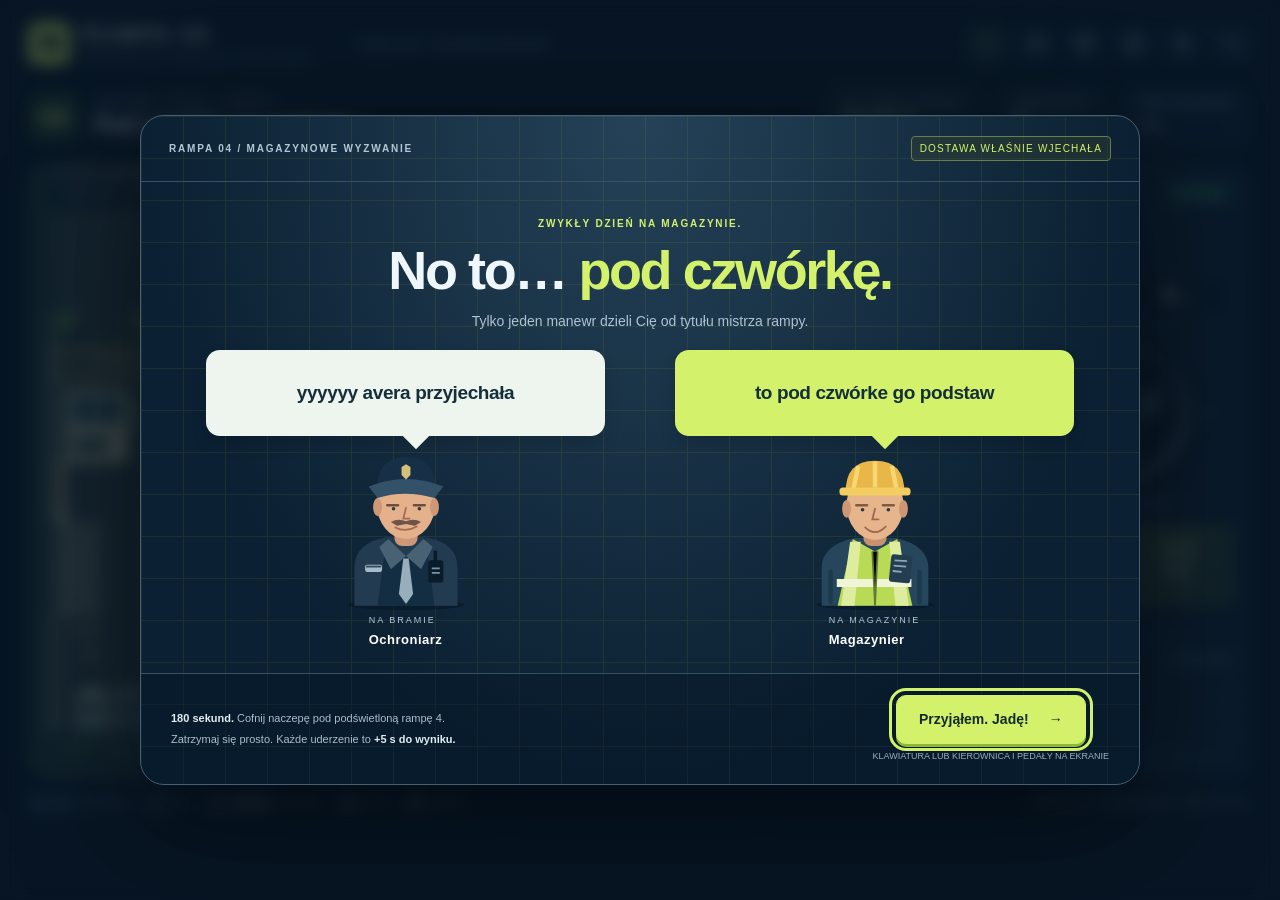
==== index.html @ cde1a029 "Add files via upload" ====
<!doctype html>
<html lang="pl">
<head>
<meta charset="utf-8">
<meta name="viewport" content="width=device-width,initial-scale=1,viewport-fit=cover">
<meta name="theme-color" content="#081828">
<meta name="description" content="Rampa 04 — podprowadź tira z naczepą pod czwórkę. Magazynowa gra parkingowa na czas.">
<title>RAMPA 04 • Pod czwórkę!</title>
<style>
:root{color-scheme:dark;--ink:#081828;--panel:#10263b;--line:#284157;--muted:#90a7bb;--white:#eff6fc;--lime:#d3f16b;--mint:#66ddbe;--orange:#ffb26a;--red:#ff7476}
*{box-sizing:border-box}body{margin:0;background:var(--ink);color:var(--white);font:14px/1.5 "Segoe UI",Arial,sans-serif}button,input{font:inherit}button{cursor:pointer;color:inherit}button:focus-visible,input:focus-visible{outline:3px solid var(--lime);outline-offset:4px}button:disabled{opacity:.45;cursor:default}button{touch-action:manipulation}button svg{width:19px;height:19px;vertical-align:middle}svg{overflow:visible}button,input{-webkit-tap-highlight-color:transparent}[hidden]{display:none!important}.app{max-width:1620px;margin:auto;padding:22px 28px 16px}.topbar{display:flex;align-items:center;gap:20px;margin-bottom:21px}.brand{display:flex;align-items:center;gap:12px}.brand-symbol{width:43px;height:43px;background:var(--lime);color:var(--ink);display:grid;place-items:center;border-radius:12px;font-weight:950;font-size:25px;letter-spacing:-3px;padding-right:3px}.brand-name{font-size:21px;font-weight:850;letter-spacing:3px;line-height:1.1}.brand-sub{font-size:10px;color:var(--muted);letter-spacing:2px;margin-top:5px}.edition{border-left:1px solid var(--line);padding-left:22px;color:var(--muted);font-size:12px}.top-actions{display:flex;gap:8px;margin-left:auto}.icon-button{height:39px;min-width:39px;display:inline-flex;align-items:center;justify-content:center;border:1px solid var(--line);border-radius:10px;background:#102438;gap:7px;padding:0 10px}.icon-button:hover{background:#1c354b;border-color:#5b778d}.icon-button[aria-pressed=true]{color:var(--lime);border-color:#7f9c43}.taskbar{display:flex;align-items:stretch;gap:12px;margin-bottom:16px}.mission-label{display:flex;gap:14px;align-items:center;flex:1}.mission-badge{color:var(--lime);font-size:26px;font-weight:900;line-height:1;background:#233b31;width:52px;height:52px;border-radius:12px;display:grid;place-items:center}.eyebrow{font-size:10px;color:var(--muted);font-weight:700;letter-spacing:1.8px;text-transform:uppercase}.mission-label h1{margin:2px 0 0;font-size:23px;line-height:1.25;letter-spacing:-.6px}.stat{min-width:110px;background:#102437;border:1px solid #21394e;border-radius:12px;padding:8px 18px;display:flex;flex-direction:column;justify-content:center}.stat strong{font-size:23px;font-weight:700;line-height:1.25;font-variant-numeric:tabular-nums;letter-spacing:-.8px}.stat.timer{min-width:160px}.stat.timer strong{color:var(--lime)}.stat.timer.urgent strong{color:var(--red)}.stat .penalty{color:var(--orange)}.arena{display:grid;grid-template-columns:minmax(0,1fr) 264px;gap:16px}.yard-wrap{position:relative;display:flex;align-items:center;justify-content:center;background:#1e343e;border:1px solid #35505b;border-radius:18px;overflow:hidden;min-height:390px;isolation:isolate}#yard{display:block;width:100%;height:auto;aspect-ratio:1200/780;touch-action:none;outline:none}.map-label{position:absolute;top:15px;left:16px;display:flex;align-items:center;gap:7px;background:#0b1e2fe6;color:#d5e1e7;border:1px solid #405866;border-radius:7px;padding:6px 9px;font-size:10px;letter-spacing:1.2px;pointer-events:none}.map-label i{width:6px;height:6px;background:var(--mint);border-radius:100%}.view-badge{position:absolute;right:15px;top:15px;padding:6px 10px;border-radius:7px;background:#0b1e2fe6;font-size:10px;letter-spacing:1px;color:#b6c9d2;pointer-events:none}.map-bottom{position:absolute;left:15px;bottom:14px;color:#d0ddd9;background:#102c30e8;border:1px solid #4c6966;padding:6px 10px;border-radius:7px;font-size:11px;pointer-events:none}.map-bottom span{color:var(--lime);font-weight:700}.toast{position:absolute;left:50%;bottom:52px;transform:translateX(-50%) translateY(8px);background:#0a2034f5;border:1px solid #5c7b8a;box-shadow:0 12px 35px #0005;padding:10px 18px;border-radius:10px;font-weight:600;text-align:center;max-width:85%;width:max-content;opacity:0;transition:opacity .15s,transform .15s;pointer-events:none;z-index:4}.toast.visible{opacity:1;transform:translateX(-50%) translateY(0)}.side{background:var(--panel);border:1px solid #294259;border-radius:18px;padding:18px;display:flex;flex-direction:column;gap:16px}.side-heading{display:flex;justify-content:space-between;align-items:center}.tag{color:var(--mint);font-size:10px;background:#173b3c;border:1px solid #29574e;border-radius:5px;padding:2px 6px;letter-spacing:1px;font-weight:700}.speed{display:flex;align-items:baseline;gap:7px;margin-top:-7px}.speed strong{font-size:46px;font-weight:300;line-height:1;letter-spacing:-2px;font-variant-numeric:tabular-nums}.speed small{color:var(--muted)}.gear-row{display:flex;gap:7px;align-items:center}.gear{height:43px;flex:1;border:1px solid #3b5367;background:#0c2032;border-radius:8px;font-weight:800;font-size:19px}.gear small{font-size:10px;color:var(--muted);font-weight:400;margin-left:7px}.gear.active{background:var(--lime);border-color:var(--lime);color:#12292b}.gear.active small{color:#3d513e}.wheel-area{display:flex;align-items:center;justify-content:center;position:relative;gap:4px}.wheel-nudge{background:transparent;border:0;font-size:24px;color:#8fa8b8;padding:8px 1px;user-select:none;touch-action:none}.wheel-nudge:active{color:var(--lime)}.wheel{width:156px;height:156px;border:0;background:transparent;padding:0;cursor:grab;touch-action:none;flex-shrink:0}.wheel:active{cursor:grabbing}.wheel svg{width:100%;height:100%;filter:drop-shadow(0 6px 8px #0004);will-change:transform}.wheel-caption{text-align:center;font-size:10px;color:var(--muted);margin-top:-11px}.pedals{display:flex;gap:11px}.pedal{display:flex;flex-direction:column;justify-content:space-between;align-items:center;min-height:81px;border-radius:9px;border:1px solid #426075;flex:1;padding:10px 6px;background:linear-gradient(135deg,#293e50,#1b3044);user-select:none;touch-action:none;box-shadow:0 4px 0 #06172a}.pedal .grooves{width:36px;height:22px;background:repeating-linear-gradient(0deg,#879bab 0 3px,transparent 3px 7px);opacity:.55;transform:skew(-8deg)}.pedal span{font-size:11px;font-weight:700;letter-spacing:1px}.pedal small{font-size:9px;opacity:.6;letter-spacing:0;font-weight:400}.pedal.gas{border-color:#6c884e;background:linear-gradient(135deg,#344e3d,#263e36)}.pedal.gas .grooves{background:repeating-linear-gradient(0deg,#c8e88b 0 3px,transparent 3px 7px)}.pedal.pressed,.pedal:active{transform:translateY(3px);box-shadow:0 1px 0 #06172a;filter:brightness(1.35)}.precision{border-top:1px solid var(--line);padding-top:13px;margin-top:auto}.precision-head{display:flex;align-items:center;justify-content:space-between;margin-bottom:9px}.precision-head strong{font-size:12px}.precision-head span{font-size:10px;color:var(--muted)}.measure{display:flex;align-items:center;justify-content:space-between;padding:3px 0;font-size:11px;color:#a9bdcc}.measure b{font-variant-numeric:tabular-nums;font-weight:600;color:#d5e4ec}.measure.good b{color:var(--mint)}.meter{height:4px;border-radius:2px;background:#263e52;margin-top:10px;overflow:hidden}.meter div{height:100%;background:var(--lime);width:0%;transition:width .1s}.hints{display:flex;align-items:center;justify-content:space-between;gap:15px;margin-top:15px;color:var(--muted);font-size:11px}.key-group{display:flex;align-items:center;flex-wrap:wrap;gap:7px 15px}.key-group span{white-space:nowrap}kbd{display:inline-block;background:#193146;border:1px solid #3b5265;border-bottom-width:2px;border-radius:4px;min-width:21px;padding:0 5px;margin-right:3px;font:10px/20px inherit;text-align:center;color:#d8e3ea}.footer-note{font-size:10px;white-space:nowrap;letter-spacing:.6px}.overlay{position:fixed;inset:0;z-index:50;background:#071523b8;backdrop-filter:blur(8px);display:flex;align-items:center;justify-content:center;padding:24px;overflow:auto}.intro-shell{max-width:1000px;width:100%;border:1px solid #436075;border-radius:24px;overflow:hidden;background:radial-gradient(ellipse at 50% 0%,#254258,#0b2032 70%);box-shadow:0 35px 120px #0008;position:relative}.intro-shell:before{content:"";position:absolute;inset:0;background-image:linear-gradient(#fff025 1px,transparent 1px),linear-gradient(90deg,#fff025 1px,transparent 1px);background-size:42px 42px;opacity:.07;pointer-events:none}.intro-top{display:flex;justify-content:space-between;align-items:center;padding:20px 28px;border-bottom:1px solid #375167;position:relative}.intro-top .eyebrow{color:#b2c7d6}.intro-top .edition-tag{font-size:10px;color:var(--lime);letter-spacing:1.2px;border:1px solid #687e4b;background:#35452f60;padding:4px 8px;border-radius:4px}.intro-title{text-align:center;margin:30px 0 18px;position:relative}.intro-title .eyebrow{color:var(--lime)}.intro-title h2{font-size:54px;letter-spacing:-2.4px;line-height:1.1;margin:8px 0}.intro-title h2 em{font-style:normal;color:var(--lime)}.intro-title p{color:#afc3d3;margin:11px 0 0;font-size:14px}.cast{display:grid;grid-template-columns:1fr 1fr;gap:70px;padding:0 65px;position:relative}.character{display:flex;flex-direction:column;align-items:center;position:relative}.bubble{position:relative;background:#eef4ee;color:#142e3a;padding:16px 21px;border-radius:14px;font-size:19px;font-weight:750;letter-spacing:-.4px;align-self:stretch;min-height:86px;display:flex;align-items:center;justify-content:center;text-align:center;box-shadow:0 8px 16px #0002}.bubble:after{content:"";position:absolute;bottom:-9px;left:50%;width:20px;height:20px;background:inherit;transform:rotate(45deg)}.character.right .bubble{background:var(--lime)}.portrait{height:160px;width:150px;margin-top:15px}.cast-label{font-size:9px;letter-spacing:2px;color:#b7c9d8;margin-top:3px}.cast-label strong{display:block;font-size:13px;letter-spacing:.5px;color:#fff;margin-top:3px}.character.left{animation:enter-left .6s .1s both}.character.right{animation:enter-right .6s .9s both}.intro-bottom{position:relative;background:#06172875;border-top:1px solid #365062;margin-top:23px;padding:21px 30px;display:flex;gap:22px;align-items:center;justify-content:space-between}.intro-rules{color:#a8bfcc;font-size:11px;line-height:1.9}.intro-rules b{color:#e2edf0;font-weight:600}.primary{background:var(--lime);color:#152b28;border:1px solid var(--lime);border-radius:10px;font-weight:800;padding:13px 22px;display:inline-flex;align-items:center;justify-content:center;gap:20px;box-shadow:0 3px 0 #8dba32;font-size:14px}.primary:hover{background:#e0ff80}.primary:active{transform:translateY(2px);box-shadow:none}.secondary{background:#193449;border:1px solid #456179;border-radius:9px;padding:11px 17px;font-weight:600}.secondary:hover{background:#26485f}.intro-cta{display:flex;flex-direction:column;align-items:center;gap:6px}.intro-cta small{font-size:9px;color:#99aebd}.dialog{width:min(100%,520px);border:1px solid #486276;background:linear-gradient(145deg,#17334a,#0c2033);border-radius:22px;box-shadow:0 30px 100px #0008;padding:31px;position:relative}.dialog .close{position:absolute;right:15px;top:15px;background:none;border:none;color:#b2c6d3;font-size:25px}.dialog h2{font-size:31px;letter-spacing:-1px;line-height:1.2;margin:7px 0 12px}.dialog p{color:#b6c9d6;font-size:13px}.dialog .buttons{display:flex;gap:10px;margin-top:22px;flex-wrap:wrap}.dialog .buttons button{flex:1}.help-table{width:100%;border-collapse:collapse;margin:17px 0;font-size:12px}.help-table td{padding:8px 0;border-bottom:1px solid #30495d;color:#bcd0df}.help-table td:first-child{color:#eaf2f8;width:45%}.callout{padding:12px 14px;border-radius:9px;background:#29433a;color:#d6e7c6!important;font-size:12px!important;border:1px solid #496543}.result-icon{height:57px;width:57px;display:grid;place-items:center;border-radius:16px;background:var(--lime);color:#223b30;font-size:29px;font-weight:700;margin-bottom:18px}.result-stat{display:flex;gap:10px;margin:21px 0}.result-stat>div{background:#0a2032;border:1px solid #355065;border-radius:10px;flex:1;padding:11px}.result-stat strong{font-size:24px;display:block;color:var(--lime);font-variant-numeric:tabular-nums}.result-stat small{color:#9fb7c9;font-size:10px}.name-row{display:flex;gap:8px}.name-row input{min-width:0;flex:1;background:#091d30;border:1px solid #47647b;border-radius:8px;padding:10px;color:white}.name-row button{font-size:11px;padding:10px 14px}.record-note{color:#94aebf;font-size:10px;margin-top:10px}.scores{margin:17px 0 0;padding:0;list-style:none}.scores li{display:flex;align-items:center;gap:12px;padding:12px 0;border-bottom:1px solid #334e63}.scores .rank{color:var(--lime);font-weight:800;width:20px}.scores .driver{flex:1;overflow:hidden;text-overflow:ellipsis;white-space:nowrap}.scores strong{font-variant-numeric:tabular-nums}.countdown{position:absolute;inset:0;display:flex;align-items:center;justify-content:center;z-index:5;background:#071e2d50;pointer-events:none}.countdown strong{font-size:120px;line-height:1;color:var(--lime);text-shadow:0 5px 30px #081825;font-weight:900}.status-dock{color:#bfd0db;font-size:10px;position:absolute;left:50%;top:14px;transform:translateX(-50%);background:#0b2033f0;padding:6px 11px;border:1px solid #415b6a;border-radius:7px;white-space:nowrap;pointer-events:none}.status-dock.good{background:#214b38;border-color:#8aa950;color:#e2f3b3}@keyframes enter-left{from{opacity:0;transform:translateX(-30px)}to{opacity:1;transform:translateX(0)}}@keyframes enter-right{from{opacity:0;transform:translateX(30px)}to{opacity:1;transform:translateX(0)}}
@media(min-width:1550px){.side{padding:23px;gap:23px}.arena{grid-template-columns:minmax(0,1fr) 282px}.wheel{width:180px;height:180px}.pedal{min-height:100px}}
@media(max-width:1100px){.app{padding:16px}.arena{grid-template-columns:minmax(0,1fr) 220px;gap:12px}.side{padding:13px;gap:12px}.wheel{width:133px;height:133px}.stat{padding:8px 12px;min-width:86px}.stat.timer{min-width:128px}.footer-note{display:none}.yard-wrap{min-height:0}.mission-label h1{font-size:20px}.edition{display:none}.speed strong{font-size:34px}.pedal{min-height:70px}.precision{padding-top:10px}}
@media(max-width:780px){.app{padding:12px}.topbar{margin-bottom:15px;gap:8px}.brand-name{font-size:17px}.brand-sub{font-size:8px}.brand-symbol{width:36px;height:36px;font-size:21px}.top-actions{gap:5px}.icon-button{height:34px;min-width:34px;padding:0 7px}.taskbar{gap:7px;margin-bottom:10px;flex-wrap:wrap}.mission-label{min-width:180px}.mission-label h1{font-size:18px}.mission-badge{height:41px;width:41px;font-size:21px}.eyebrow{font-size:8px;letter-spacing:1.2px}.stat{min-width:66px;padding:6px 9px}.stat strong{font-size:18px}.stat.timer{min-width:104px}.stat.record{display:none}.arena{grid-template-columns:1fr;gap:10px}.side{display:grid;grid-template-columns:105px 1fr 1fr;gap:5px 15px;padding:11px 14px}.side-heading{grid-column:1;grid-row:1}.speed{grid-column:1;grid-row:2;margin:0}.speed strong{font-size:30px}.gear-row{grid-column:1;grid-row:3}.gear{height:36px;font-size:16px}.gear small{display:none}.wheel-area{grid-column:2;grid-row:1/4;gap:4px}.wheel{width:125px;height:125px}.wheel-nudge{font-size:20px;padding:5px 0}.wheel-caption{display:none}.pedals{grid-column:3;grid-row:1/4;gap:7px;align-items:center}.pedal{height:93px;min-height:0;padding:12px 4px}.pedal span{font-size:9px}.pedal small{display:none}.precision{grid-column:1/4;margin-top:8px;padding-top:8px;display:grid;grid-template-columns:1fr 1fr 1fr;gap:5px 12px}.precision-head{grid-column:1/4;margin-bottom:0}.measure{font-size:10px}.meter{grid-column:1/4;margin-top:3px}.hints{margin-top:10px;font-size:10px}.key-group{gap:5px 10px}.map-label,.view-badge{top:9px;font-size:8px;padding:4px 6px}.map-label{left:9px}.view-badge{right:9px}.map-bottom{font-size:9px;padding:4px 7px;bottom:9px;left:9px}.status-dock{top:auto;bottom:9px;font-size:8px;padding:4px 6px;left:auto;right:9px;transform:none}.intro-title{margin-top:24px}.intro-title h2{font-size:42px}.intro-title p{font-size:12px;padding:0 15px}.intro-top{padding:14px 18px}.cast{gap:24px;padding:0 25px}.bubble{font-size:16px;padding:12px;min-height:80px}.portrait{height:125px;width:118px}.intro-bottom{padding:17px 21px;gap:12px}.intro-rules{font-size:10px}.primary{font-size:12px;padding:12px 16px;gap:10px}.intro-cta small{font-size:8px}.dialog{padding:25px}.dialog h2{font-size:27px}.overlay{padding:15px}.toast{font-size:11px;bottom:42px}.top-actions .button-label{display:none}}
@media(max-width:460px){.stat.collisions{min-width:64px}.mission-label{gap:8px;min-width:150px}.mission-label h1{font-size:16px}.mission-label .eyebrow{font-size:7px}.mission-badge{width:35px;height:39px}.stat.timer{min-width:90px}.stat strong{font-size:17px}.side{grid-template-columns:82px 1fr 1fr;gap:6px}.wheel{width:104px;height:104px}.wheel-nudge{padding:2px;font-size:17px}.pedal .grooves{width:25px}.pedal{height:84px}.precision{column-gap:9px}.measure{font-size:9px}.measure b{font-size:10px}.intro-title h2{font-size:35px}.intro-title{margin:19px 0}.cast{gap:15px;padding:0 17px}.bubble{font-size:14px;min-height:76px}.portrait{height:110px;width:100px;margin-top:10px}.intro-bottom{flex-direction:column;margin-top:15px}.intro-rules{text-align:center}.intro-cta{width:100%}.intro-cta button{width:100%}.cast-label{font-size:8px}.cast-label strong{font-size:12px}.intro-top .edition-tag{font-size:8px}.brand-sub{letter-spacing:1px}.topbar .brand{gap:8px}.top-actions{gap:4px}}
@media(max-height:600px) and (min-width:781px){.app{max-width:1100px;padding:10px 15px}.topbar{margin-bottom:10px}.brand-symbol{height:32px;width:32px;font-size:20px}.brand-name{font-size:17px}.brand-sub{font-size:8px}.taskbar{margin-bottom:10px}.mission-label h1{font-size:19px}.mission-badge{width:40px;height:40px}.stat{padding:4px 12px}.stat strong{font-size:19px}.arena{grid-template-columns:minmax(0,1fr) 214px}.side{gap:8px;padding:12px}.wheel{height:112px;width:112px}.pedal{min-height:65px}.speed strong{font-size:30px}.precision{padding-top:8px}.hints{margin-top:9px}.intro-shell{max-width:820px}.intro-title{margin:16px 0}.intro-title h2{font-size:37px}.intro-title p{margin-top:7px}.portrait{height:100px;margin-top:8px}.cast-label{margin-top:0}.bubble{min-height:60px;font-size:16px;padding:10px}.intro-top{padding:12px 22px}.intro-bottom{margin-top:13px;padding:14px 24px}.dialog{padding:23px;max-height:95vh;overflow:auto}}
@media(prefers-reduced-motion:reduce){*,*:before,*:after{animation-duration:.01ms!important;transition:none!important}}
</style>
</head>
<body>
<svg width="0" height="0" style="position:absolute" aria-hidden="true"><defs>
<symbol id="i-pause" viewBox="0 0 24 24"><path d="M8 5v14M16 5v14" stroke="currentColor" stroke-width="3" stroke-linecap="round"/></symbol>
<symbol id="i-restart" viewBox="0 0 24 24"><path d="M4 10a8 8 0 1 1 1 8M4 4v6h6" fill="none" stroke="currentColor" stroke-width="1.8" stroke-linecap="round" stroke-linejoin="round"/></symbol>
<symbol id="i-help" viewBox="0 0 24 24"><circle cx="12" cy="12" r="9" stroke="currentColor" fill="none" stroke-width="1.8"/><path d="M9.5 9a2.6 2.6 0 0 1 5 .7c0 1.9-2.5 2.1-2.5 4M12 17v.1" fill="none" stroke="currentColor" stroke-width="1.8" stroke-linecap="round"/></symbol>
<symbol id="i-sound" viewBox="0 0 24 24"><path d="M4 9h4l5-4v14l-5-4H4zM17 8c2 2 2 6 0 8M20 5c4 4 4 10 0 14" fill="none" stroke="currentColor" stroke-width="1.6" stroke-linecap="round" stroke-linejoin="round"/></symbol>
<symbol id="i-cup" viewBox="0 0 24 24"><path d="M7 4h10v6a5 5 0 0 1-10 0zM7 6H3v3a4 4 0 0 0 5 4M17 6h4v3a4 4 0 0 1-5 4M12 15v5M8 20h8" fill="none" stroke="currentColor" stroke-width="1.7" stroke-linecap="round" stroke-linejoin="round"/></symbol>
<symbol id="i-full" viewBox="0 0 24 24"><path d="M8 4H4v4M16 4h4v4M20 16v4h-4M8 20H4v-4" fill="none" stroke="currentColor" stroke-width="1.8" stroke-linecap="round"/></symbol>
<symbol id="i-guide" viewBox="0 0 24 24"><path d="m8 3-4 18M16 3l4 18M12 4v3M12 11v3M12 18v3" fill="none" stroke="currentColor" stroke-width="1.8" stroke-linecap="round"/></symbol>
</defs></svg>
<main class="app">
 <header class="topbar">
  <div class="brand"><div class="brand-symbol" aria-hidden="true">04</div><div><div class="brand-name">RAMPA 04</div><div class="brand-sub">WAREHOUSE PARKING CHALLENGE</div></div></div>
  <div class="edition">Zwykły dzień. Niezwykłe parkowanie.</div>
  <div class="top-actions">
   <button class="icon-button" id="guideBtn" title="Pokaż lub ukryj tor cofania" aria-label="Tor cofania" aria-pressed="true"><svg><use href="#i-guide"/></svg></button>
   <button class="icon-button" id="soundBtn" title="Włącz dźwięk" aria-label="Dźwięk" aria-pressed="false"><svg><use href="#i-sound"/></svg></button>
   <button class="icon-button" id="scoresBtn" title="Wyniki na tym urządzeniu" aria-label="Wyniki"><svg><use href="#i-cup"/></svg></button>
   <button class="icon-button" id="helpBtn" title="Jak grać?" aria-label="Jak grać"><svg><use href="#i-help"/></svg></button>
   <button class="icon-button" id="pauseBtn" title="Pauza (P)" aria-label="Pauza"><svg><use href="#i-pause"/></svg></button>
   <button class="icon-button" id="fullscreenBtn" title="Pełny ekran" aria-label="Pełny ekran"><svg><use href="#i-full"/></svg></button>
  </div>
 </header>
 <section class="taskbar" aria-label="Stan misji">
  <div class="mission-label"><div class="mission-badge">04</div><div><div class="eyebrow">Dostawa: AVERA • rampa 4</div><h1>Pod czwórkę go podstaw.</h1></div></div>
  <div class="stat timer" id="timerCard"><span class="eyebrow">Do końca zmiany</span><strong id="timer">03:00.0</strong></div>
  <div class="stat collisions"><span class="eyebrow">Uderzenia</span><strong id="hits">0 <small style="font-size:11px;color:#90a7bb;font-weight:400">/ +5 s</small></strong></div>
  <div class="stat record"><span class="eyebrow">Twój rekord</span><strong id="bestTime">—</strong></div>
 </section>
 <div class="arena">
  <section class="yard-wrap" aria-label="Plac magazynowy">
   <canvas id="yard" width="1200" height="780" tabindex="0" aria-label="Gra z widokiem z góry. Jedź tirem i cofnij naczepą do podświetlonej rampy numer 4."></canvas>
   <div class="map-label"><i></i> MAGAZYN / PLAC PÓŁNOCNY</div><div class="view-badge">WIDOK Z GÓRY</div>
   <div class="map-bottom">CEL <span>04</span> &nbsp; Tyłem do rampy. Spokojnie, masz czas.</div>
   <div class="status-dock" id="dockStatus">Dostawa oczekuje na rozładunek</div>
   <div class="toast" id="toast" role="status" aria-live="polite"></div>
   <div class="countdown" id="countdown" hidden><strong id="countNumber">3</strong></div>
  </section>
  <aside class="side" aria-label="Sterowanie pojazdem">
   <div class="side-heading"><span class="eyebrow">Twoja kabina</span><span class="tag" id="driveStatus">GOTOWY</span></div>
   <div class="speed"><strong id="speed">0</strong><small>km/h</small></div>
   <div class="gear-row"><button id="gearD" class="gear active" aria-pressed="true">D<small>przód</small></button><button id="gearR" class="gear" aria-pressed="false">R<small>tył</small></button></div>
   <div class="wheel-area">
    <button class="wheel-nudge" id="leftBtn" aria-label="Skręć w lewo">‹</button>
    <button class="wheel" id="wheel" aria-label="Kierownica: przeciągnij w lewo lub prawo. Możesz też użyć strzałek.">
     <svg id="wheelSvg" viewBox="0 0 180 180" aria-hidden="true"><defs><linearGradient id="rim" x1="0" y1="0" x2="1" y2="1"><stop stop-color="#698196"/><stop offset=".45" stop-color="#1a3042"/><stop offset="1" stop-color="#60798e"/></linearGradient></defs><circle cx="90" cy="90" r="75" fill="#0b1e2e" stroke="#061220" stroke-width="18"/><circle cx="90" cy="90" r="75" fill="none" stroke="url(#rim)" stroke-width="10"/><path d="m40 62 38 16h24l38-16-7 31-30 4-2 48H79l-2-48-30-4Z" fill="#324e63" stroke="#50697a" stroke-width="2"/><circle cx="90" cy="88" r="24" fill="#132b3e" stroke="#5b7485" stroke-width="2"/><text x="90" y="94" font-size="16" font-family="Arial" font-weight="bold" fill="#d3f16b" text-anchor="middle">04</text><path d="M85 14h10v12H85z" fill="#d3f16b" rx="2"/></svg>
    </button><button class="wheel-nudge" id="rightBtn" aria-label="Skręć w prawo">›</button>
   </div><div class="wheel-caption">Obróć kierownicę lub użyj ← →</div>
   <div class="pedals"><button class="pedal" id="brakeBtn"><div class="grooves"></div><span>HAMULEC<br><small>↓ / SPACJA</small></span></button><button class="pedal gas" id="gasBtn"><div class="grooves"></div><span>GAZ<br><small>↑ / W</small></span></button></div>
   <div class="precision"><div class="precision-head"><strong>Asystent rampy</strong><span id="assistLabel">Podejdź bliżej</span></div><div class="measure" id="offsetRow"><span>Oś naczepy</span><b id="offsetValue">—</b></div><div class="measure" id="angleRow"><span>Kąt naczepy</span><b id="angleValue">—</b></div><div class="measure" id="distanceRow"><span>Do rampy</span><b id="distanceValue">—</b></div><div class="meter"><div id="dockProgress"></div></div></div>
  </aside>
 </div>
 <footer class="hints"><div class="key-group"><span><kbd>←</kbd><kbd>→</kbd> kierownica</span><span><kbd>↑</kbd> gaz</span><span><kbd>↓</kbd><kbd>Space</kbd> hamulec</span><span><kbd>E</kbd> D / R</span><span><kbd>P</kbd> pauza</span></div><div class="footer-note">JEDEN TIR. JEDNA RAMPA. TWÓJ WYNIK.</div></footer>
</main>

<div class="overlay" id="intro">
 <section class="intro-shell" role="dialog" aria-modal="true" aria-labelledby="introTitle">
  <div class="intro-top"><span class="eyebrow">RAMPA 04 / MAGAZYNOWE WYZWANIE</span><span class="edition-tag">DOSTAWA WŁAŚNIE WJECHAŁA</span></div>
  <div class="intro-title"><span class="eyebrow">Zwykły dzień na magazynie.</span><h2>No to… <em>pod czwórkę.</em></h2><p>Tylko jeden manewr dzieli Cię od tytułu mistrza rampy.</p></div>
  <div class="cast">
   <div class="character left"><div class="bubble">yyyyyy avera przyjechała</div>
    <svg class="portrait" viewBox="0 0 160 180" aria-hidden="true"><ellipse cx="80" cy="173" rx="66" ry="6" fill="#061523" opacity=".5"/><path d="M22 174v-42q0-29 36-35h44q36 6 36 35v42" fill="#233b50"/><path d="m58 98 22 20 22-20 10 76H48Z" fill="#132d43"/><path d="m60 99 20 19-17 15-13-25m50-9-20 19 17 15 13-25" fill="#486173"/><path d="m77 121 6 0 5 40-8 11-8-11Z" fill="#99aebd"/><rect x="67" y="77" width="26" height="30" rx="9" fill="#ce9878"/><ellipse cx="80" cy="59" rx="33" ry="40" fill="#e5b18b"/><ellipse cx="48" cy="63" rx="5" ry="10" fill="#ce9878"/><ellipse cx="112" cy="63" rx="5" ry="10" fill="#ce9878"/><path d="M48 47q-3-40 32-40t33 40Z" fill="#173047"/><path d="M38 40q42-17 84 0l-10 13q-34-10-64 0Z" fill="#34516a"/><path d="m75 18 5-3 5 3v9l-5 5-5-5Z" fill="#d3c17a"/><path d="M59 61h12m18 0h12" stroke="#6d4f40" stroke-width="3" stroke-linecap="round"/><circle cx="66" cy="65" r="2" fill="#273a3d"/><circle cx="95" cy="65" r="2" fill="#273a3d"/><path d="m80 64-3 12h7M68 86q12 6 24-1" fill="none" stroke="#a46a55" stroke-width="2" stroke-linecap="round"/><path d="M63 80q8-5 17-1 9-4 17 1l-7 4-10-2-10 2Z" fill="#6c544b"/><rect x="105" y="123" width="17" height="25" rx="3" fill="#0a1b2a"/><path d="M113 124v-12" stroke="#0a1b2a" stroke-width="4"/><path d="M109 132h9m-9 5h9" stroke="#7894a5" stroke-width="2"/><rect x="34" y="128" width="19" height="8" rx="2" fill="#a6bbc7"/><path d="M35 130h17" stroke="#28465c" stroke-width="2"/></svg>
    <div class="cast-label">NA BRAMIE<strong>Ochroniarz</strong></div>
   </div>
   <div class="character right"><div class="bubble">to pod czwórke go podstaw</div>
    <svg class="portrait" viewBox="0 0 160 180" aria-hidden="true"><ellipse cx="80" cy="173" rx="66" ry="6" fill="#061523" opacity=".5"/><path d="M20 174v-42q0-26 37-34h46q37 8 37 34v42" fill="#25465c"/><path d="m55 99 25 14 25-14 17 75H38Z" fill="#b9da55"/><path d="M52 102h12l-7 72H42m54-72h12l10 72h-15" fill="#dded9d"/><path d="M37 144h84v9H37" fill="#f1f5d7"/><path d="m77 113 3 61 3-61" stroke="#607b37" stroke-width="2"/><rect x="67" y="79" width="26" height="28" rx="9" fill="#c8916e"/><ellipse cx="80" cy="61" rx="32" ry="39" fill="#e6b58c"/><ellipse cx="48" cy="65" rx="5" ry="10" fill="#cd9774"/><ellipse cx="112" cy="65" rx="5" ry="10" fill="#cd9774"/><path d="M47 48q-1-37 33-37t33 37Z" fill="#e8b748"/><path d="M80 12v29m-19-24-5 25m43-25 5 25" stroke="#f7d773" stroke-width="5"/><rect x="40" y="41" width="80" height="9" rx="4" fill="#f4cd60"/><path d="M59 61h12m18 0h12" stroke="#805a41" stroke-width="3" stroke-linecap="round"/><circle cx="66" cy="66" r="2" fill="#273a3d"/><circle cx="95" cy="66" r="2" fill="#273a3d"/><path d="m80 65-3 12h7M69 86q11 11 23-1" fill="none" stroke="#9f654f" stroke-width="2" stroke-linecap="round"/><rect x="97" y="117" width="24" height="31" rx="3" fill="#243e50" transform="rotate(6 109 132)"/><path d="m102 123 14 1m-15 5 14 1m-15 5 10 1" stroke="#8aa8b8" stroke-width="2"/><path d="M30 136v34m100-34v34" stroke="#1d394c" stroke-width="5" stroke-linecap="round"/></svg>
    <div class="cast-label">NA MAGAZYNIE<strong>Magazynier</strong></div>
   </div>
  </div>
  <div class="intro-bottom"><div class="intro-rules"><b>180 sekund.</b> Cofnij naczepę pod podświetloną rampę 4.<br>Zatrzymaj się prosto. Każde uderzenie to <b>+5 s do wyniku.</b></div><div class="intro-cta"><button class="primary" id="startBtn">Przyjąłem. Jadę! <span>→</span></button><small>KLAWIATURA LUB KIEROWNICA I PEDAŁY NA EKRANIE</small></div></div>
 </section>
</div>
<div class="overlay" id="modal" hidden><section class="dialog" id="dialog" role="dialog" aria-modal="true" aria-labelledby="dialogTitle"></section></div>

<script>
'use strict';
(() => {
 const $=id=>document.getElementById(id), canvas=$('yard'), ctx=canvas.getContext('2d');
 const PI=Math.PI, TAU=PI*2, W=1200, H=780;
 const C={wheelbase:36,hitchOffset:-3,trailerAxle:82,trailerRear:117,trailerFront:11,trailerHalf:18,steerMax:.55,maxSpeed:68,maxReverse:24,timeLimit:180,penalty:5};
 const target={x:910,y:213,angle:PI/2};
 const obstacles=[{x:202,y:40,w:980,h:151},{x:48,y:288,w:78,h:91},{x:351,y:210,w:38,h:128},{x:355,y:339,w:30,h:56},{x:1071,y:210,w:38,h:128},{x:1075,y:339,w:30,h:56},{x:65,y:669,w:33,h:61},{x:111,y:669,w:33,h:61},{x:674,y:469,w:13,h:13},{x:722,y:469,w:13,h:13}];
 const keys=new Set(), holds={gas:new Set(),brake:new Set(),left:new Set(),right:new Set()};
 let truck,state='intro',gear=1,steer=0,wheelDrag=null,elapsed=0,penalties=0,hits=0,dockHold=0,crashCooldown=0,toastTime=0,shake=0,guide=true,sound=false,last=0,acc=0,count=0,records=[],name='Kierowca',audio=null,engine=null,gain=null,beepClock=0,resultSaved=false,modalPrevious='intro',slowFlash=0;
 const clamp=(x,a,b)=>Math.max(a,Math.min(b,x)), angle=x=>Math.atan2(Math.sin(x),Math.cos(x));
 const approach=(x,to,step)=>x<to?Math.min(x+step,to):Math.max(x-step,to);
 const timeText=t=>{t=Math.max(0,t);return String(Math.floor(t/60)).padStart(2,'0')+':'+(t%60).toFixed(1).padStart(4,'0')};
 const esc=s=>String(s).replace(/[&<>"']/g,c=>({'&':'&amp;','<':'&lt;','>':'&gt;','"':'&quot;',"'":'&#39;'}[c]));
 function readStore(){try{const r=JSON.parse(localStorage.getItem('rampa04.records.v1')||'[]');records=Array.isArray(r)?r.filter(x=>x&&typeof x.name==='string'&&Number.isFinite(x.time)&&x.time>=0&&x.time<=180).sort((a,b)=>a.time-b.time).slice(0,8):[];name=localStorage.getItem('rampa04.name')||'Kierowca';}catch{records=[];}}
 function updateBest(){$('bestTime').textContent=records.length?timeText(records[0].time):'—';}
 function reset(){truck={x:313,y:605,theta:0,phi:0,v:0};gear=1;steer=0;elapsed=0;penalties=0;hits=0;dockHold=0;crashCooldown=0;shake=0;beepClock=0;resultSaved=false;clearInput();updateGear();updateUI();}
 function clearInput(){keys.clear();Object.values(holds).forEach(x=>x.clear());wheelDrag=null;steer=0;}
 function hitch(t=truck){return {x:t.x+C.hitchOffset*Math.cos(t.theta),y:t.y+C.hitchOffset*Math.sin(t.theta)}}
 function rear(t=truck){const h=hitch(t);return {x:h.x-C.trailerRear*Math.cos(t.phi),y:h.y-C.trailerRear*Math.sin(t.phi)}}
 function polygon(x,y,theta,front,back,half){const a=Math.cos(theta),b=Math.sin(theta);return [[front,-half],[front,half],[-back,half],[-back,-half]].map(([f,s])=>({x:x+a*f-b*s,y:y+b*f+a*s}));}
 function bodies(t=truck){const h=hitch(t);return [polygon(t.x,t.y,t.theta,51,17,16),polygon(h.x,h.y,t.phi,C.trailerFront,C.trailerRear,C.trailerHalf)];}
 function intersects(poly,rect){const q=[{x:rect.x,y:rect.y},{x:rect.x+rect.w,y:rect.y},{x:rect.x+rect.w,y:rect.y+rect.h},{x:rect.x,y:rect.y+rect.h}];const axes=[{x:1,y:0},{x:0,y:1}];for(let i=0;i<2;i++){const a=poly[i],b=poly[i+1];axes.push({x:-(b.y-a.y),y:b.x-a.x});}for(const n of axes){let pmin=Infinity,pmax=-Infinity,qmin=Infinity,qmax=-Infinity;for(const p of poly){const d=p.x*n.x+p.y*n.y;pmin=Math.min(pmin,d);pmax=Math.max(pmax,d)}for(const p of q){const d=p.x*n.x+p.y*n.y;qmin=Math.min(qmin,d);qmax=Math.max(qmax,d)}if(pmax<=qmin||qmax<=pmin)return false;}return true;}
 function blocked(t){for(const p of bodies(t)){if(p.some(k=>k.x<32||k.x>1174||k.y<193||k.y>746))return true;for(const o of obstacles)if(intersects(p,o))return true;}return false;}
 function integrate(t,velocity,turn,dt){const omega=velocity/C.wheelbase*Math.tan(turn),mid=t.theta+omega*dt/2;const vx=velocity*Math.cos(mid),vy=velocity*Math.sin(mid);const hx=vx-C.hitchOffset*omega*Math.sin(mid),hy=vy+C.hitchOffset*omega*Math.cos(mid);const dp=(-hx*Math.sin(t.phi)+hy*Math.cos(t.phi))/C.trailerAxle;return {...t,x:t.x+vx*dt,y:t.y+vy*dt,theta:angle(t.theta+omega*dt),phi:angle(t.phi+dp*dt)};}
 function metrics(t=truck){const r=rear(t);return {offset:Math.abs(r.x-target.x),gap:r.y-target.y,angle:Math.abs(angle(t.phi-target.angle))*180/PI,articulation:Math.abs(angle(t.theta-t.phi))*180/PI,rear:r};}
 function aligned(m=metrics()){return m.offset<5&&Math.abs(m.gap)<7&&m.angle<2.8&&m.articulation<9&&Math.abs(truck.v)<1.7;}
 function notify(message){$('toast').textContent=message;$('toast').classList.add('visible');toastTime=3.1;}
 function crash(message){truck.v=0;if(crashCooldown<=0){hits++;penalties+=C.penalty;crashCooldown=1.6;shake=7;notify(message||'Kontakt! +5 sekund. Wycofaj i spróbuj spokojniej.');effect('crash');}}
 function updateGear(){$('gearD').classList.toggle('active',gear===1);$('gearR').classList.toggle('active',gear===-1);$('gearD').setAttribute('aria-pressed',gear===1);$('gearR').setAttribute('aria-pressed',gear===-1);}
 function setGear(g){if(state!=='running')return;if(Math.abs(truck.v)>3){notify('Zatrzymaj zestaw przed zmianą kierunku.');return;}gear=g;truck.v=0;updateGear();effect('click');}
 function begin(){reset();$('intro').hidden=true;$('modal').hidden=true;state='countdown';count=3;$('countdown').hidden=false;$('countNumber').textContent='3';unlockAudio();canvas.focus({preventScroll:true});effect('tick');}
 function step(dt){
  if(toastTime>0){toastTime-=dt;if(toastTime<=0)$('toast').classList.remove('visible');}shake=Math.max(0,shake-dt*24);slowFlash+=dt;
  if(state==='countdown'){const was=Math.ceil(count);count-=dt;const now=Math.ceil(count);if(now!==was&&now>0){$('countNumber').textContent=String(now);effect('tick');}if(count<=0){state='running';$('countdown').hidden=true;notify('Rampa 4 czeka. Gaz ↑ · hamulec ↓ · bieg E');effect('start');}return;}
  if(state!=='running'){if(gain)gain.gain.setTargetAtTime(0,audio.currentTime,.15);return;}
  elapsed+=dt;crashCooldown=Math.max(0,crashCooldown-dt);
  const left=keys.has('ArrowLeft')||keys.has('KeyA')||holds.left.size>0,right=keys.has('ArrowRight')||keys.has('KeyD')||holds.right.size>0;
  if(wheelDrag){steer=wheelDrag.steer;}else{const turn=(right?1:0)-(left?1:0);steer=approach(steer,turn*C.steerMax,dt*(turn?1.55:1.8));}
  const gas=keys.has('ArrowUp')||keys.has('KeyW')||holds.gas.size>0,brake=keys.has('ArrowDown')||keys.has('KeyS')||keys.has('Space')||holds.brake.size>0;
  if(brake)truck.v=approach(truck.v,0,dt*105);else if(gas)truck.v=approach(truck.v,gear*(gear===1?C.maxSpeed:C.maxReverse),dt*22);else truck.v=approach(truck.v,0,dt*(9+Math.abs(truck.v)*.08));
  let next=integrate(truck,truck.v,steer,dt);
  if(Math.abs(angle(next.theta-next.phi))>1.32&&Math.abs(angle(next.theta-next.phi))>Math.abs(angle(truck.theta-truck.phi))){crash('Zestaw za mocno złamany! Wybierz D i podjedź do przodu.');}
  else if(blocked(next)){crash();}else truck=next;
  const m=metrics();dockHold=aligned(m)?dockHold+dt:0;
  if(sound&&audio){if(engine)engine.frequency.setTargetAtTime(34+Math.abs(truck.v)*.55+(gas?8:0),audio.currentTime,.12);if(gain)gain.gain.setTargetAtTime(.018+(gas?.012:0),audio.currentTime,.15);beepClock+=dt;if(gear===-1&&beepClock>.82){beepClock=0;effect('reverse');}}
  if(elapsed+penalties>=C.timeLimit){elapsed=Math.min(elapsed,C.timeLimit-penalties);finish(false);}else if(dockHold>=1.35){finish(true);}
 }
 function updateUI(){
  const m=metrics(),near=m.offset<125&&Math.abs(m.gap)<240;
  $('timer').textContent=timeText(C.timeLimit-elapsed-penalties);$('timerCard').classList.toggle('urgent',C.timeLimit-elapsed-penalties<30);
  $('hits').innerHTML=hits+' <small style="font-size:11px;color:'+(hits?'#ffb26a':'#90a7bb')+';font-weight:400">/ '+(hits?'+'+penalties+' s':'+5 s')+'</small>';
  $('speed').textContent=Math.round(Math.abs(truck.v)*.54);$('wheelSvg').style.transform='rotate('+(steer/C.steerMax*137)+'deg)';
  $('gasBtn').classList.toggle('pressed',state==='running'&&(keys.has('ArrowUp')||keys.has('KeyW')||holds.gas.size>0));$('brakeBtn').classList.toggle('pressed',state==='running'&&(keys.has('ArrowDown')||keys.has('KeyS')||keys.has('Space')||holds.brake.size>0));
  $('driveStatus').textContent=state==='running'?(gear===1?'DO PRZODU':'COFANIE'):state==='countdown'?'START':state==='paused'?'PAUZA':'GOTOWY';
  $('offsetValue').textContent=near?(m.offset*.15).toFixed(2)+' m':'—';$('angleValue').textContent=near?m.angle.toFixed(1)+'°':'—';$('distanceValue').textContent=near?(m.gap*.15).toFixed(2)+' m':'—';
  $('offsetRow').classList.toggle('good',near&&m.offset<5);$('angleRow').classList.toggle('good',near&&m.angle<2.8);$('distanceRow').classList.toggle('good',near&&Math.abs(m.gap)<7);
  $('dockProgress').style.width=(dockHold/1.35*100)+'%';$('assistLabel').textContent=dockHold>0?'Przytrzymaj…':near?'Wyrównaj i zatrzymaj':'Podejdź bliżej';
  $('dockStatus').textContent=dockHold>0?'Świetnie! Utrzymaj pozycję…':near&&m.gap<45?'Powoli. Zatrzymaj naczepę w obrysie.':'Dostawa oczekuje na rozładunek';$('dockStatus').classList.toggle('good',dockHold>0);
 }
 function openModal(html){modalPrevious=state;if(state==='running'||state==='countdown'){state='paused';}clearInput();$('dialog').innerHTML=html;$('modal').hidden=false;requestAnimationFrame(()=>{const b=$('dialog').querySelector('button,input');if(b)b.focus({preventScroll:true})});}
 function closeModal(){if($('modal').hidden)return;$('modal').hidden=true;state=modalPrevious;last=0;canvas.focus({preventScroll:true});}
 function pause(){if(state!=='running'&&state!=='countdown')return;openModal('<div class="eyebrow">Przerwa na kawę</div><h2 id="dialogTitle">Rampa poczeka.</h2><p>Czas jest zatrzymany. Możesz spokojnie wrócić do manewru.</p><div class="buttons"><button class="primary" data-action="resume">Wracam za kółko →</button><button class="secondary" data-action="restart">Od początku</button></div>');}
 function help(){openModal('<button class="close" data-action="close" aria-label="Zamknij">×</button><div class="eyebrow">Szybka odprawa</div><h2 id="dialogTitle">Jak podstawić zestaw?</h2><p>Wjedź na plac, ustaw ciągnik przodem od magazynu i cofnij <b>tyłem naczepy</b> pod zieloną rampę 4. Cała naczepa ma zmieścić się w zaznaczonym obrysie.</p><table class="help-table"><tr><td>Gaz</td><td>↑ / W lub pedał GAZ</td></tr><tr><td>Hamulec</td><td>↓ / S / spacja lub pedał</td></tr><tr><td>Kierownica</td><td>← → / A D lub przeciągnij koło</td></tr><tr><td>Przód / tył</td><td>E lub przyciski D / R po zatrzymaniu</td></tr><tr><td>Pauza</td><td>P / Escape</td></tr></table><p class="callout">Na wstecznym naczepa reaguje z opóźnieniem. Skręcaj delikatnie, kontruj wcześnie i w razie potrzeby podjedź do przodu, żeby wyprostować zestaw.</p><p style="font-size:11px">Asystent pokazuje odległości, gdy jesteś blisko celu. Zatrzymaj się na ok. 1,4 s: oś ±0,75 m, tył ±1,05 m, kąt do 2,8°. Kontakt z przeszkodą kosztuje 5 s. To gra zręcznościowa, nie symulator szkoleniowy.</p><div class="buttons"><button class="primary" data-action="close">Wszystko jasne →</button></div>');}
 function showScores(){let list=records.length?'<ol class="scores">'+records.map((r,i)=>'<li><span class="rank">'+String(i+1).padStart(2,'0')+'</span><span class="driver">'+esc(r.name)+'</span><strong>'+timeText(r.time)+'</strong></li>').join('')+'</ol>':'<p class="callout">Pierwsza idealnie podstawiona naczepa otworzy tabelę wyników. To może być Twoja!</p>';openModal('<button class="close" data-action="close" aria-label="Zamknij">×</button><div class="eyebrow">Mistrzowie czwórki</div><h2 id="dialogTitle">Kto parkuje najlepiej?</h2>'+list+'<p class="record-note">Wyniki zapisują się tylko w tej przeglądarce. Do rywalizacji podawajcie sobie komputer; urządzenia nie mają wspólnego rankingu.</p><div class="buttons"><button class="primary" data-action="close">Wracam →</button></div>');}
 function finish(won){state=won?'won':'lost';clearInput();truck.v=0;const score=elapsed+penalties;effect(won?'win':'fail');openModal('<div class="result-icon">'+(won?'✓':'⌛')+'</div><div class="eyebrow">'+(won?'Dostawa na miejscu':'Koniec zmiany')+'</div><h2 id="dialogTitle">'+(won?'Czwórka przyjęta!':'Jeszcze jeden manewr?')+'</h2><p>'+(won?(hits===0?'Bez jednej rysy. Magazynier kiwa z uznaniem.':'Naczepa stoi. Magazynier już szykuje paleciak.'):'Magazynier zerka na zegarek. Rampa nadal czeka — podejmij wyzwanie jeszcze raz.')+'</p><div class="result-stat"><div><strong>'+timeText(won?score:C.timeLimit)+'</strong><small>'+(won?'Twój wynik z karami':'Limit czasu')+'</small></div><div><strong>'+hits+'</strong><small>Uderzenia / +'+penalties+' s</small></div><div><strong>'+(won?Math.max(0,Math.round(100-metrics().offset*2-metrics().angle*2))+'%':'—')+'</strong><small>Precyzja parkowania</small></div></div>'+(won?'<label class="eyebrow" for="driverName">Podpisz swój wynik</label><form class="name-row" id="scoreForm"><input id="driverName" aria-label="Imię kierowcy" maxlength="24" value="'+esc(name)+'" autocomplete="nickname"><button class="secondary" type="submit">Zapisz wynik</button></form><div class="record-note" id="saveNote">Ranking lokalny — na tym urządzeniu.</div>':'')+'<div class="buttons"><button class="primary" data-action="restart">'+(won?'Jeszcze szybciej →':'Spróbuj ponownie →')+'</button><button class="secondary" data-action="intro">Wróć na bramę</button></div>');}
 function saveScore(e){e.preventDefault();if(resultSaved||state!=='won')return;name=($('driverName').value.trim()||'Kierowca').slice(0,24);records.push({name,time:Math.round((elapsed+penalties)*10)/10,hits});records.sort((a,b)=>a.time-b.time);records=records.slice(0,8);let stored=true;try{localStorage.setItem('rampa04.records.v1',JSON.stringify(records));localStorage.setItem('rampa04.name',name);}catch{stored=false;}resultSaved=true;$('saveNote').textContent=stored?'Zapisano. Kolejny kierowca może przejąć kierownicę.':'Wynik dodany na tę sesję. Przeglądarka blokuje trwały zapis.';$('scoreForm').querySelector('button').disabled=true;updateBest();}
 function unlockAudio(){if(!sound)return;try{if(!audio){audio=new(window.AudioContext||window.webkitAudioContext)();engine=audio.createOscillator();gain=audio.createGain();engine.type='triangle';engine.frequency.value=38;gain.gain.value=0;engine.connect(gain);gain.connect(audio.destination);engine.start();}if(audio.state==='suspended')audio.resume().catch(()=>{});}catch{sound=false;}}
 function effect(kind){if(!sound||!audio||audio.state!=='running')return;const t=audio.currentTime;const notes=kind==='win'?[523,659,784,1047]:kind==='start'?[660]:kind==='crash'?[75]:kind==='fail'?[330,220]:kind==='reverse'?[720]:[420];notes.forEach((freq,i)=>{const o=audio.createOscillator(),g=audio.createGain();o.type=kind==='crash'?'sawtooth':'sine';o.frequency.value=freq;const start=t+i*.13;g.gain.setValueAtTime(.0001,start);g.gain.exponentialRampToValueAtTime(kind==='reverse'?.025:.06,start+.01);g.gain.exponentialRampToValueAtTime(.0001,start+.15);o.connect(g);g.connect(audio.destination);o.start(start);o.stop(start+.17);});}
 // All artwork below is drawn locally: no images, fonts, libraries or network requests.
 function rr(x,y,w,h,r,fill,stroke){ctx.beginPath();ctx.roundRect(x,y,w,h,r);if(fill){ctx.fillStyle=fill;ctx.fill()}if(stroke){ctx.strokeStyle=stroke;ctx.lineWidth=1.3;ctx.stroke()}}
 function line(x1,y1,x2,y2,color,width=1){ctx.beginPath();ctx.moveTo(x1,y1);ctx.lineTo(x2,y2);ctx.strokeStyle=color;ctx.lineWidth=width;ctx.stroke()}
 function text(s,x,y,size,color,weight='500',align='left'){ctx.font=weight+' '+size+'px "Segoe UI",Arial,sans-serif';ctx.fillStyle=color;ctx.textAlign=align;ctx.textBaseline='middle';ctx.fillText(s,x,y)}
 function circle(x,y,r,color){ctx.beginPath();ctx.arc(x,y,r,0,TAU);ctx.fillStyle=color;ctx.fill()}
 function at(x,y,a,fn){ctx.save();ctx.translate(x,y);ctx.rotate(a);fn();ctx.restore()}
 function arrow(x,y,a,color,size=1){at(x,y,a,()=>{ctx.fillStyle=color;ctx.beginPath();ctx.moveTo(-19*size,-4*size);ctx.lineTo(3*size,-4*size);ctx.lineTo(3*size,-10*size);ctx.lineTo(20*size,0);ctx.lineTo(3*size,10*size);ctx.lineTo(3*size,4*size);ctx.lineTo(-19*size,4*size);ctx.closePath();ctx.fill()})}
 let ground=null;
 function drawWorld(){
  ctx.fillStyle='#35484b';ctx.fillRect(0,0,W,H);
  // Subtle, deterministic asphalt grain.
  let seed=1847;for(let i=0;i<2600;i++){seed=(seed*1664525+1013904223)>>>0;const x=seed%W;seed=(seed*1664525+1013904223)>>>0;const y=seed%H;ctx.fillStyle=i%3===0?'#a8bab00b':'#051b1b13';ctx.fillRect(x,y,i%3+1,1);}
  ctx.fillStyle='#263d3b';ctx.fillRect(0,0,32,H);ctx.fillRect(1174,0,26,H);ctx.fillRect(0,746,W,34);
  ctx.fillStyle='#b5bc96';ctx.fillRect(32,742,1142,4);ctx.fillRect(1174,191,4,555);ctx.fillRect(28,191,4,263);ctx.fillRect(28,573,4,169);
  for(let y=200;y<740;y+=30){line(1190,y,1190,y+20,'#90a28d',1);circle(1189,y,2,'#172d2c')}
  // Marked pedestrian walkway and entrance.
  ctx.fillStyle='#c3b45e';ctx.fillRect(32,235,167,4);ctx.fillRect(32,266,167,4);
  for(let x=42;x<190;x+=20)line(x,236,x+20,267,'#b8ab5c55',2);
  text('RUCH PIESZY',112,251,9,'#dad39e','700','center');
  for(let y=459;y<565;y+=15){ctx.fillStyle='#e5e2bb88';ctx.fillRect(32,y,60,8);}
  // Warehouse walls and metal roof.
  rr(209,50,967,149,5,'#172a32');rr(201,39,969,145,3,'#9eada8','#c9d0bd');
  for(let x=218;x<1160;x+=19)line(x,42,x,176,'#5b77766b',2);
  ctx.fillStyle='#839b96';ctx.fillRect(201,157,969,27);ctx.fillStyle='#4b6968';ctx.fillRect(201,177,969,14);
  rr(238,65,220,51,4,'#28464e','#b3c2b2');text('CENTRUM LOGISTYCZNE',257,83,10,'#a4bbb7','600');text('MAGAZYN PÓŁNOCNY',257,102,16,'#eef2dd','800');
  for(let x=507;x<1110;x+=131){rr(x,65,78,36,3,'#708e89','#c4cdb3');for(let a=x+5;a<x+76;a+=10)line(a,69,a,97,'#90a9a1',2)}
  const bays=[370,550,730,910,1090];
  for(let i=0;i<bays.length;i++){const x=bays[i],isTarget=i===3;rr(x-43,154,86,46,2,'#243f43','#58736c');rr(x-36,159,72,31,2,isTarget?'#a5b878':'#718780');for(let y=164;y<190;y+=6)line(x-34,y,x+34,y,'#354d46',1);rr(x-27,163,54,22,3,isTarget?'#d3f16b':'#1d3740');text(String(i+1).padStart(2,'0'),x,175,18,isTarget?'#243c2f':'#e4ebe2','850','center');rr(x-40,193,12,15,2,'#14282e');rr(x+28,193,12,15,2,'#14282e');circle(x+48,166,4,isTarget?'#d3f16b':'#d89362');line(x-50,211,x-50,363,'#d1c99466',2);line(x+50,211,x+50,363,'#d1c99466',2);line(x-50,363,x+50,363,'#d1c99444',1);if(!isTarget)text('0'+(i+1),x,422,25,'#c5c7a030','700','center');}
  // Waiting trailers.
  drawParked(370,'#e6e4ce','NORTHLINE');drawParked(1090,'#849c93','CARGO');
  // Guard booth.
  rr(54,294,78,91,3,'#21383a');rr(48,288,78,91,3,'#bac1a6','#dee1bd');rr(55,295,64,35,2,'#345b63');line(87,296,87,330,'#afc5ba',3);rr(56,346,45,20,2,'#183741');text('OCHRONA',78,356,9,'#e1e8d5','700','center');rr(126,300,13,42,2,'#546c5e');circle(132,313,3,'#b6db6d');
  // Raised barrier at the entrance.
  rr(36,439,13,16,2,'#e6dbba','#213b3c');line(42,443,42,375,'#d8d7ac',7);for(let y=383;y<436;y+=17)line(42,y,42,y+7,'#dd7366',7);text('WJAZD',74,595,11,'#c4ceab','700','center');arrow(79,624,0,'#c4ceab66',.8);
  // Lane direction, drains, marks and cargo props.
  ctx.setLineDash([20,22]);line(180,538,1128,538,'#b6c1a23d',2);ctx.setLineDash([]);arrow(470,564,0,'#d3d9b433');arrow(970,564,0,'#d3d9b433');arrow(834,460,PI,'#d3d9b433');
  text('PLAC MANEWROWY / ZACHOWAJ OSTROŻNOŚĆ',610,708,16,'#adbca22b','650','center');
  for(const x of [186,580,976]){rr(x,234,13,26,1,'#253837');for(let y=237;y<257;y+=4)line(x+2,y,x+11,y,'#738980',1);}
  for(const x of [65,111,157]){line(x-7,661,x-7,733,'#b8be9c66',2);line(x-7,733,x+32,733,'#b8be9c66',2);}drawCar(82,699,'#a7bdb1');drawCar(128,699,'#627d88');
  cone(680,476);cone(728,476);
  for(const x of [48,148]){circle(x,206,21,'#132e29');circle(x-4,203,17,'#426651');circle(x+6,197,12,'#557458');circle(x-8,196,10,'#527752');}
  // Target silhouette. Rear doors go against the ramp.
  ctx.fillStyle='#d3f16b0b';ctx.fillRect(target.x-26,target.y,52,130);ctx.setLineDash([8,7]);ctx.strokeStyle='#d3f16b90';ctx.lineWidth=2;ctx.strokeRect(target.x-26,target.y,52,130);ctx.setLineDash([]);line(target.x-22,target.y,target.x+22,target.y,'#d3f16b',4);arrow(target.x,384,-PI/2,'#d3f16b',.9);
  rr(853,399,114,28,7,'#233c32','#819450');text('TWOJA RAMPA',910,413,11,'#d3f16b','800','center');
 }
 function drawParked(x,color,label){rr(x-13,339,32,59,5,'#203137');rr(x-15,338,30,56,4,'#536d73','#acc0b4');rr(x-12,369,24,12,2,'#1e3a43');line(x-13,386,x+13,386,'#e4d5a7',2);rr(x-15,212,38,129,3,'#1b3034');rr(x-19,209,38,128,3,color,'#526960');for(let y=219;y<329;y+=10)line(x-16,y,x+16,y,'#526a5a22',1);at(x,278,PI/2,()=>text(label,0,0,10,'#365248','800','center'));line(x-17,210,x+17,210,'#d8c79a',2);}
 function drawCar(x,y,color){rr(x-15,y-29,33,62,7,'#1d3034');rr(x-17,y-31,33,61,7,color,'#c2ccac');rr(x-14,y-16,27,16,5,'#284a53');rr(x-14,y+12,27,10,4,'#284a53');rr(x-14,y-28,5,4,1,'#f1e8bb');rr(x+8,y-28,5,4,1,'#f1e8bb');}
 function cone(x,y){circle(x+2,y+3,9,'#213739');rr(x-7,y-7,14,14,2,'#273e3d');ctx.fillStyle='#e2a156';ctx.beginPath();ctx.moveTo(x,y-11);ctx.lineTo(x+6,y+5);ctx.lineTo(x-6,y+5);ctx.closePath();ctx.fill();line(x-3,y-1,x+3,y-1,'#f3dfad',3);}
 function drawGuidance(){if(!guide||state==='intro'||state==='won')return;const m=metrics();if(gear===-1){let t={...truck};ctx.beginPath();let r=rear(t);ctx.moveTo(r.x,r.y);for(let i=0;i<56;i++){t=integrate(t,-28,steer,.055);r=rear(t);if(Math.abs(angle(t.theta-t.phi))>1.32||blocked(t))break;ctx.lineTo(r.x,r.y);}ctx.strokeStyle='#d3f16b88';ctx.lineWidth=2;ctx.setLineDash([6,6]);ctx.stroke();ctx.setLineDash([]);}if(m.offset<140&&Math.abs(m.gap)<260){ctx.setLineDash([3,5]);line(target.x,target.y,target.x,Math.max(350,m.rear.y+20),'#e0eea744',1);ctx.setLineDash([]);}}
 function drawTruck(){
  const t=truck,h=hitch();
  // Soft, offset shadows are deliberately separate from the body artwork.
  at(h.x+5,h.y+7,t.phi,()=>rr(-C.trailerRear,-18,128,39,4,'#0c202a75'));
  at(t.x+5,t.y+7,t.theta,()=>rr(-17,-16,68,35,5,'#0c202a75'));
  at(t.x,t.y,t.theta,()=>{
   rr(-17,-14,54,28,3,'#1b2935','#506575');
   for(const x of [-7,2]){rr(x-4,-21,7,8,2,'#122330','#667783');rr(x-4,13,7,8,2,'#122330','#667783');}
   rr(32,-21,7,8,2,'#142532');rr(32,13,7,8,2,'#142532');
   rr(13,-17,38,34,5,'#c8e785','#ebf2c1');rr(28,-15,15,30,3,'#b4d569');
   rr(38,-14,8,28,3,'#284755','#7f9d8d');line(40,-11,43,-3,'#b8d4bf',1);line(40,2,43,10,'#b8d4bf',1);
   line(23,-17,23,17,'#7e9e58',2);rr(25,-9,9,18,2,'#d4ec9d');
   line(37,-17,34,-24,'#233b46',2);rr(29,-26,9,4,1,'#759088');line(37,17,34,24,'#233b46',2);rr(29,22,9,4,1,'#759088');
   rr(47,-14,5,8,2,'#f4f2bc');rr(47,6,5,8,2,'#f4f2bc');line(52,-4,52,4,'#5e7b62',2);rr(13,-16,6,32,1,'#91ae62');
   // Visible front tyres follow the steering angle.
   for(const y of [-18,18])at(36,y,steer,()=>rr(-5,-3,10,6,2,'#101f2c'));
  });
  at(h.x,h.y,t.phi,()=>{
   for(const x of [-76,-86,-96]){rr(x-3,-22,7,8,2,'#101e2a','#586d76');rr(x-3,14,7,8,2,'#101e2a','#586d76');}
   rr(-C.trailerRear,-18,128,36,3,'#e4e8da','#aab9ad');rr(-C.trailerRear+3,-15,122,30,2,'#e8ecdf');
   for(let x=-107;x<5;x+=11)line(x,-16,x,16,'#778d7029',1);
   rr(-109,-17,101,34,1,'#e3e8d655');
   // Brand lettering is rotated to read lengthwise on the trailer roof.
   text('AVERA',-51,0,18,'#28463f','900','center');line(-82,10,-22,10,'#82956a',2);
   line(-114,-16,-114,16,'#6b7f73',2);line(-116,0,-109,0,'#758778',2);rr(-118,-17,4,7,1,'#db7864');rr(-118,10,4,7,1,'#db7864');
   if((holds.brake.size||keys.has('Space')||keys.has('ArrowDown')||keys.has('KeyS'))&&state==='running'){rr(-119,-17,4,8,1,'#ff8b6f');rr(-119,9,4,8,1,'#ff8b6f');}
   circle(3,0,2,'#8aa078');
  });
  if(Math.abs(angle(t.theta-t.phi))>1.0&&state==='running'){const r=rear();rr(r.x-41,r.y+26,82,21,5,'#803d31');text('PROSTUJ!',r.x,r.y+37,10,'#ffd0a8','800','center');}
 }
 function render(){
  ctx.save();if(shake>0)ctx.translate(Math.sin(slowFlash*74)*shake*.35,Math.cos(slowFlash*61)*shake*.35);
  ctx.drawImage(ground,0,0);
  const m=metrics(),glow=dockHold>0?1:.65+.15*Math.sin(slowFlash*3);ctx.save();ctx.globalAlpha=glow;ctx.shadowBlur=dockHold>0?30:14;ctx.shadowColor='#d3f16b';line(882,206,938,206,'#d3f16b',5);ctx.restore();
  if(dockHold>0){ctx.fillStyle='#d3f16b22';ctx.fillRect(884,213,52,130);}
  drawGuidance();drawTruck();
  if(state==='running'&&m.offset<85&&m.gap<100&&m.gap>-20&&Math.abs(truck.v)>13){const r=m.rear;rr(r.x-39,r.y-39,78,23,5,'#173949');text('POWOLI',r.x,r.y-27,11,'#e0eab8','800','center');}
  ctx.restore();
 }
 function frame(now){if(!last)last=now;const dt=Math.min((now-last)/1000,.1);last=now;acc+=dt;while(acc>=1/120){step(1/120);acc-=1/120;}render();updateUI();requestAnimationFrame(frame);}
 function bindHold(id,key){const el=$(id);el.addEventListener('pointerdown',e=>{e.preventDefault();if(state!=='running')return;holds[key].add(e.pointerId);el.setPointerCapture(e.pointerId);unlockAudio()});const end=e=>holds[key].delete(e.pointerId);el.addEventListener('pointerup',end);el.addEventListener('pointercancel',end);el.addEventListener('lostpointercapture',end);el.addEventListener('contextmenu',e=>e.preventDefault());}
 bindHold('gasBtn','gas');bindHold('brakeBtn','brake');bindHold('leftBtn','left');bindHold('rightBtn','right');
 $('wheel').addEventListener('pointerdown',e=>{e.preventDefault();if(state!=='running')return;const rect=$('wheel').getBoundingClientRect();wheelDrag={id:e.pointerId,startX:e.clientX,startSteer:steer,steer,width:rect.width};$('wheel').setPointerCapture(e.pointerId)});
 $('wheel').addEventListener('pointermove',e=>{if(!wheelDrag||wheelDrag.id!==e.pointerId)return;wheelDrag.steer=clamp(wheelDrag.startSteer+(e.clientX-wheelDrag.startX)/wheelDrag.width*C.steerMax*2.2,-C.steerMax,C.steerMax)});
 const releaseWheel=e=>{if(wheelDrag&&wheelDrag.id===e.pointerId)wheelDrag=null;};$('wheel').addEventListener('pointerup',releaseWheel);$('wheel').addEventListener('pointercancel',releaseWheel);$('wheel').addEventListener('lostpointercapture',releaseWheel);
 const gameKeys=new Set(['ArrowLeft','ArrowRight','ArrowUp','ArrowDown','Space','KeyW','KeyA','KeyS','KeyD','KeyE','KeyP','Escape']);
 window.addEventListener('keydown',e=>{if(/INPUT|TEXTAREA/.test(e.target.tagName))return;if(!gameKeys.has(e.code))return;if(e.code==='Space'&&e.target.tagName==='BUTTON'&&state!=='running')return;e.preventDefault();if(e.repeat)return;if(e.code==='KeyP'||e.code==='Escape'){if(!$('modal').hidden)closeModal();else pause();return;}if(state!=='running')return;if(e.code==='KeyE'){setGear(-gear);return;}keys.add(e.code);unlockAudio()});
 window.addEventListener('keyup',e=>{keys.delete(e.code);if(gameKeys.has(e.code)&&!/INPUT|TEXTAREA/.test(e.target.tagName)&&!(e.code==='Space'&&e.target.tagName==='BUTTON'&&state!=='running'))e.preventDefault()});
 window.addEventListener('blur',()=>{clearInput();pause()});document.addEventListener('visibilitychange',()=>{if(document.hidden){clearInput();pause();}});
 $('gearD').addEventListener('click',()=>setGear(1));$('gearR').addEventListener('click',()=>setGear(-1));$('startBtn').addEventListener('click',begin);$('pauseBtn').addEventListener('click',pause);$('helpBtn').addEventListener('click',help);$('scoresBtn').addEventListener('click',showScores);
 $('guideBtn').addEventListener('click',()=>{guide=!guide;$('guideBtn').setAttribute('aria-pressed',guide)});
 $('soundBtn').addEventListener('click',()=>{sound=!sound;unlockAudio();$('soundBtn').setAttribute('aria-pressed',sound);$('soundBtn').title=sound?'Wyłącz dźwięk':'Włącz dźwięk';if(!sound&&gain)gain.gain.setTargetAtTime(0,audio.currentTime,.1);if(sound)effect('click')});
 $('fullscreenBtn').addEventListener('click',async()=>{try{if(document.fullscreenElement){await document.exitFullscreen();}else if(document.documentElement.requestFullscreen){await document.documentElement.requestFullscreen();}else notify('Ta przeglądarka nie udostępnia pełnego ekranu.');}catch{notify('Pełny ekran jest zablokowany przez przeglądarkę.');}});
 $('dialog').addEventListener('click',e=>{const b=e.target.closest('[data-action]');if(!b)return;switch(b.dataset.action){case 'resume':case 'close':closeModal();break;case 'restart':begin();break;case 'intro':$('modal').hidden=true;$('intro').hidden=false;state='intro';reset();$('startBtn').focus({preventScroll:true});break;}});
 $('dialog').addEventListener('submit',e=>{if(e.target.id==='scoreForm')saveScore(e)});
 document.addEventListener('keydown',e=>{if(e.key!=='Tab')return;const panel=!$('modal').hidden?$('dialog'):!$('intro').hidden?$('intro'):null;if(!panel)return;const f=[...panel.querySelectorAll('button:not(:disabled),input')];if(!f.length)return;const a=f[0],b=f[f.length-1];if(e.shiftKey&&document.activeElement===a){e.preventDefault();b.focus()}else if(!e.shiftKey&&document.activeElement===b){e.preventDefault();a.focus()}});
 // Cache the static yard once; frames only draw the articulated vehicle and guides.
 readStore();reset();ground=document.createElement('canvas');ground.width=W;ground.height=H;
 // Draw once into the visible context, then copy to the off-screen background.
 drawWorld();ground.getContext('2d').drawImage(canvas,0,0);updateBest();requestAnimationFrame(frame);$('startBtn').focus({preventScroll:true});
})();
</script>
</body>
</html>
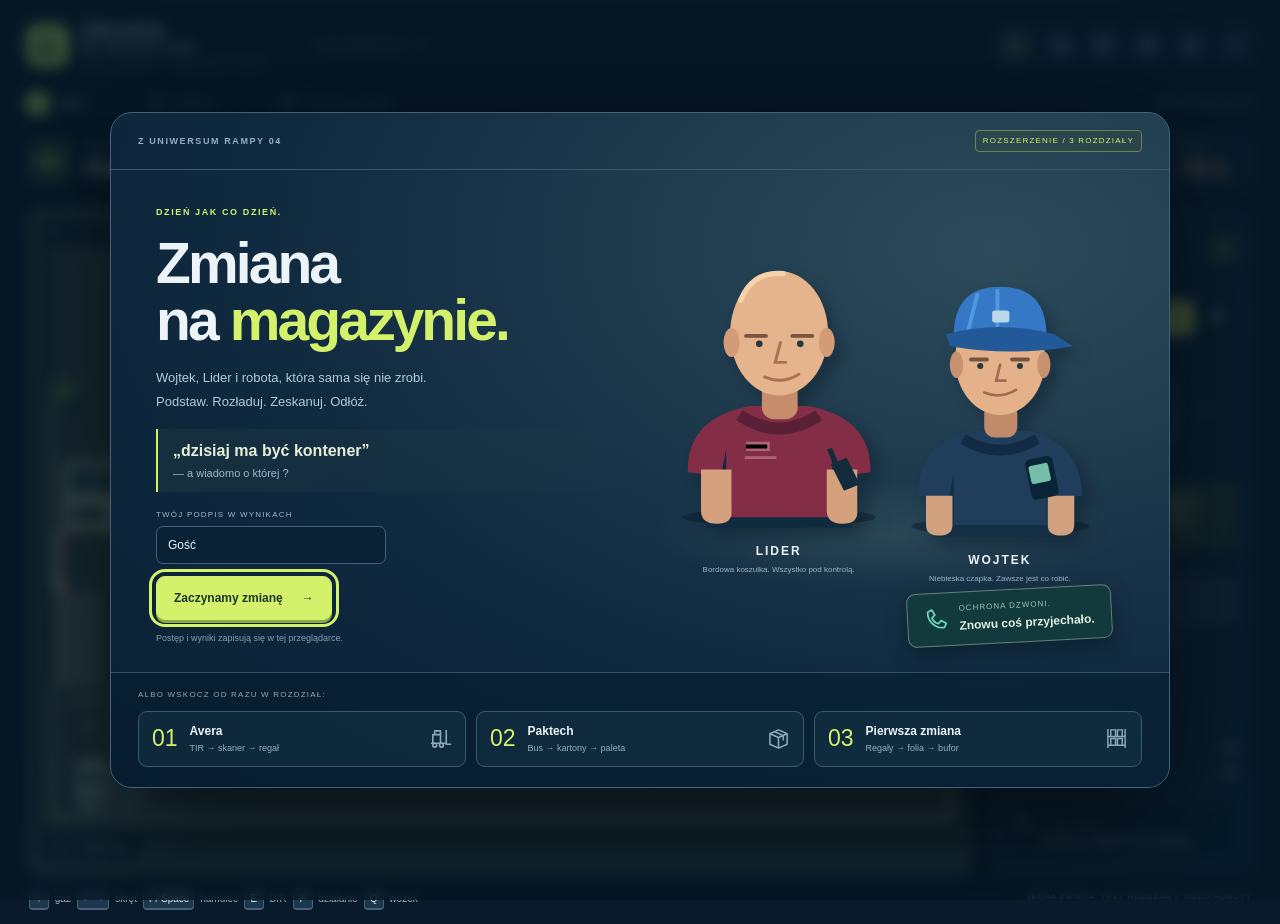
==== commit 5afc878f: "Add files via upload" ====
--- a/index.html
+++ b/index.html
@@ -3,273 +3,420 @@
 <head>
 <meta charset="utf-8">
 <meta name="viewport" content="width=device-width,initial-scale=1,viewport-fit=cover">
-<meta name="theme-color" content="#081828">
-<meta name="description" content="Rampa 04 — podprowadź tira z naczepą pod czwórkę. Magazynowa gra parkingowa na czas.">
-<title>RAMPA 04 • Pod czwórkę!</title>
+<meta name="theme-color" content="#091b2b">
+<meta name="description" content="Zmiana na magazynie — Lider, Wojtek i codzienna robota. Trzy rozdziały magazynowej gry z widokiem z góry.">
+<title>Zmiana na magazynie • Lider i Wojtek</title>
 <style>
-:root{color-scheme:dark;--ink:#081828;--panel:#10263b;--line:#284157;--muted:#90a7bb;--white:#eff6fc;--lime:#d3f16b;--mint:#66ddbe;--orange:#ffb26a;--red:#ff7476}
-*{box-sizing:border-box}body{margin:0;background:var(--ink);color:var(--white);font:14px/1.5 "Segoe UI",Arial,sans-serif}button,input{font:inherit}button{cursor:pointer;color:inherit}button:focus-visible,input:focus-visible{outline:3px solid var(--lime);outline-offset:4px}button:disabled{opacity:.45;cursor:default}button{touch-action:manipulation}button svg{width:19px;height:19px;vertical-align:middle}svg{overflow:visible}button,input{-webkit-tap-highlight-color:transparent}[hidden]{display:none!important}.app{max-width:1620px;margin:auto;padding:22px 28px 16px}.topbar{display:flex;align-items:center;gap:20px;margin-bottom:21px}.brand{display:flex;align-items:center;gap:12px}.brand-symbol{width:43px;height:43px;background:var(--lime);color:var(--ink);display:grid;place-items:center;border-radius:12px;font-weight:950;font-size:25px;letter-spacing:-3px;padding-right:3px}.brand-name{font-size:21px;font-weight:850;letter-spacing:3px;line-height:1.1}.brand-sub{font-size:10px;color:var(--muted);letter-spacing:2px;margin-top:5px}.edition{border-left:1px solid var(--line);padding-left:22px;color:var(--muted);font-size:12px}.top-actions{display:flex;gap:8px;margin-left:auto}.icon-button{height:39px;min-width:39px;display:inline-flex;align-items:center;justify-content:center;border:1px solid var(--line);border-radius:10px;background:#102438;gap:7px;padding:0 10px}.icon-button:hover{background:#1c354b;border-color:#5b778d}.icon-button[aria-pressed=true]{color:var(--lime);border-color:#7f9c43}.taskbar{display:flex;align-items:stretch;gap:12px;margin-bottom:16px}.mission-label{display:flex;gap:14px;align-items:center;flex:1}.mission-badge{color:var(--lime);font-size:26px;font-weight:900;line-height:1;background:#233b31;width:52px;height:52px;border-radius:12px;display:grid;place-items:center}.eyebrow{font-size:10px;color:var(--muted);font-weight:700;letter-spacing:1.8px;text-transform:uppercase}.mission-label h1{margin:2px 0 0;font-size:23px;line-height:1.25;letter-spacing:-.6px}.stat{min-width:110px;background:#102437;border:1px solid #21394e;border-radius:12px;padding:8px 18px;display:flex;flex-direction:column;justify-content:center}.stat strong{font-size:23px;font-weight:700;line-height:1.25;font-variant-numeric:tabular-nums;letter-spacing:-.8px}.stat.timer{min-width:160px}.stat.timer strong{color:var(--lime)}.stat.timer.urgent strong{color:var(--red)}.stat .penalty{color:var(--orange)}.arena{display:grid;grid-template-columns:minmax(0,1fr) 264px;gap:16px}.yard-wrap{position:relative;display:flex;align-items:center;justify-content:center;background:#1e343e;border:1px solid #35505b;border-radius:18px;overflow:hidden;min-height:390px;isolation:isolate}#yard{display:block;width:100%;height:auto;aspect-ratio:1200/780;touch-action:none;outline:none}.map-label{position:absolute;top:15px;left:16px;display:flex;align-items:center;gap:7px;background:#0b1e2fe6;color:#d5e1e7;border:1px solid #405866;border-radius:7px;padding:6px 9px;font-size:10px;letter-spacing:1.2px;pointer-events:none}.map-label i{width:6px;height:6px;background:var(--mint);border-radius:100%}.view-badge{position:absolute;right:15px;top:15px;padding:6px 10px;border-radius:7px;background:#0b1e2fe6;font-size:10px;letter-spacing:1px;color:#b6c9d2;pointer-events:none}.map-bottom{position:absolute;left:15px;bottom:14px;color:#d0ddd9;background:#102c30e8;border:1px solid #4c6966;padding:6px 10px;border-radius:7px;font-size:11px;pointer-events:none}.map-bottom span{color:var(--lime);font-weight:700}.toast{position:absolute;left:50%;bottom:52px;transform:translateX(-50%) translateY(8px);background:#0a2034f5;border:1px solid #5c7b8a;box-shadow:0 12px 35px #0005;padding:10px 18px;border-radius:10px;font-weight:600;text-align:center;max-width:85%;width:max-content;opacity:0;transition:opacity .15s,transform .15s;pointer-events:none;z-index:4}.toast.visible{opacity:1;transform:translateX(-50%) translateY(0)}.side{background:var(--panel);border:1px solid #294259;border-radius:18px;padding:18px;display:flex;flex-direction:column;gap:16px}.side-heading{display:flex;justify-content:space-between;align-items:center}.tag{color:var(--mint);font-size:10px;background:#173b3c;border:1px solid #29574e;border-radius:5px;padding:2px 6px;letter-spacing:1px;font-weight:700}.speed{display:flex;align-items:baseline;gap:7px;margin-top:-7px}.speed strong{font-size:46px;font-weight:300;line-height:1;letter-spacing:-2px;font-variant-numeric:tabular-nums}.speed small{color:var(--muted)}.gear-row{display:flex;gap:7px;align-items:center}.gear{height:43px;flex:1;border:1px solid #3b5367;background:#0c2032;border-radius:8px;font-weight:800;font-size:19px}.gear small{font-size:10px;color:var(--muted);font-weight:400;margin-left:7px}.gear.active{background:var(--lime);border-color:var(--lime);color:#12292b}.gear.active small{color:#3d513e}.wheel-area{display:flex;align-items:center;justify-content:center;position:relative;gap:4px}.wheel-nudge{background:transparent;border:0;font-size:24px;color:#8fa8b8;padding:8px 1px;user-select:none;touch-action:none}.wheel-nudge:active{color:var(--lime)}.wheel{width:156px;height:156px;border:0;background:transparent;padding:0;cursor:grab;touch-action:none;flex-shrink:0}.wheel:active{cursor:grabbing}.wheel svg{width:100%;height:100%;filter:drop-shadow(0 6px 8px #0004);will-change:transform}.wheel-caption{text-align:center;font-size:10px;color:var(--muted);margin-top:-11px}.pedals{display:flex;gap:11px}.pedal{display:flex;flex-direction:column;justify-content:space-between;align-items:center;min-height:81px;border-radius:9px;border:1px solid #426075;flex:1;padding:10px 6px;background:linear-gradient(135deg,#293e50,#1b3044);user-select:none;touch-action:none;box-shadow:0 4px 0 #06172a}.pedal .grooves{width:36px;height:22px;background:repeating-linear-gradient(0deg,#879bab 0 3px,transparent 3px 7px);opacity:.55;transform:skew(-8deg)}.pedal span{font-size:11px;font-weight:700;letter-spacing:1px}.pedal small{font-size:9px;opacity:.6;letter-spacing:0;font-weight:400}.pedal.gas{border-color:#6c884e;background:linear-gradient(135deg,#344e3d,#263e36)}.pedal.gas .grooves{background:repeating-linear-gradient(0deg,#c8e88b 0 3px,transparent 3px 7px)}.pedal.pressed,.pedal:active{transform:translateY(3px);box-shadow:0 1px 0 #06172a;filter:brightness(1.35)}.precision{border-top:1px solid var(--line);padding-top:13px;margin-top:auto}.precision-head{display:flex;align-items:center;justify-content:space-between;margin-bottom:9px}.precision-head strong{font-size:12px}.precision-head span{font-size:10px;color:var(--muted)}.measure{display:flex;align-items:center;justify-content:space-between;padding:3px 0;font-size:11px;color:#a9bdcc}.measure b{font-variant-numeric:tabular-nums;font-weight:600;color:#d5e4ec}.measure.good b{color:var(--mint)}.meter{height:4px;border-radius:2px;background:#263e52;margin-top:10px;overflow:hidden}.meter div{height:100%;background:var(--lime);width:0%;transition:width .1s}.hints{display:flex;align-items:center;justify-content:space-between;gap:15px;margin-top:15px;color:var(--muted);font-size:11px}.key-group{display:flex;align-items:center;flex-wrap:wrap;gap:7px 15px}.key-group span{white-space:nowrap}kbd{display:inline-block;background:#193146;border:1px solid #3b5265;border-bottom-width:2px;border-radius:4px;min-width:21px;padding:0 5px;margin-right:3px;font:10px/20px inherit;text-align:center;color:#d8e3ea}.footer-note{font-size:10px;white-space:nowrap;letter-spacing:.6px}.overlay{position:fixed;inset:0;z-index:50;background:#071523b8;backdrop-filter:blur(8px);display:flex;align-items:center;justify-content:center;padding:24px;overflow:auto}.intro-shell{max-width:1000px;width:100%;border:1px solid #436075;border-radius:24px;overflow:hidden;background:radial-gradient(ellipse at 50% 0%,#254258,#0b2032 70%);box-shadow:0 35px 120px #0008;position:relative}.intro-shell:before{content:"";position:absolute;inset:0;background-image:linear-gradient(#fff025 1px,transparent 1px),linear-gradient(90deg,#fff025 1px,transparent 1px);background-size:42px 42px;opacity:.07;pointer-events:none}.intro-top{display:flex;justify-content:space-between;align-items:center;padding:20px 28px;border-bottom:1px solid #375167;position:relative}.intro-top .eyebrow{color:#b2c7d6}.intro-top .edition-tag{font-size:10px;color:var(--lime);letter-spacing:1.2px;border:1px solid #687e4b;background:#35452f60;padding:4px 8px;border-radius:4px}.intro-title{text-align:center;margin:30px 0 18px;position:relative}.intro-title .eyebrow{color:var(--lime)}.intro-title h2{font-size:54px;letter-spacing:-2.4px;line-height:1.1;margin:8px 0}.intro-title h2 em{font-style:normal;color:var(--lime)}.intro-title p{color:#afc3d3;margin:11px 0 0;font-size:14px}.cast{display:grid;grid-template-columns:1fr 1fr;gap:70px;padding:0 65px;position:relative}.character{display:flex;flex-direction:column;align-items:center;position:relative}.bubble{position:relative;background:#eef4ee;color:#142e3a;padding:16px 21px;border-radius:14px;font-size:19px;font-weight:750;letter-spacing:-.4px;align-self:stretch;min-height:86px;display:flex;align-items:center;justify-content:center;text-align:center;box-shadow:0 8px 16px #0002}.bubble:after{content:"";position:absolute;bottom:-9px;left:50%;width:20px;height:20px;background:inherit;transform:rotate(45deg)}.character.right .bubble{background:var(--lime)}.portrait{height:160px;width:150px;margin-top:15px}.cast-label{font-size:9px;letter-spacing:2px;color:#b7c9d8;margin-top:3px}.cast-label strong{display:block;font-size:13px;letter-spacing:.5px;color:#fff;margin-top:3px}.character.left{animation:enter-left .6s .1s both}.character.right{animation:enter-right .6s .9s both}.intro-bottom{position:relative;background:#06172875;border-top:1px solid #365062;margin-top:23px;padding:21px 30px;display:flex;gap:22px;align-items:center;justify-content:space-between}.intro-rules{color:#a8bfcc;font-size:11px;line-height:1.9}.intro-rules b{color:#e2edf0;font-weight:600}.primary{background:var(--lime);color:#152b28;border:1px solid var(--lime);border-radius:10px;font-weight:800;padding:13px 22px;display:inline-flex;align-items:center;justify-content:center;gap:20px;box-shadow:0 3px 0 #8dba32;font-size:14px}.primary:hover{background:#e0ff80}.primary:active{transform:translateY(2px);box-shadow:none}.secondary{background:#193449;border:1px solid #456179;border-radius:9px;padding:11px 17px;font-weight:600}.secondary:hover{background:#26485f}.intro-cta{display:flex;flex-direction:column;align-items:center;gap:6px}.intro-cta small{font-size:9px;color:#99aebd}.dialog{width:min(100%,520px);border:1px solid #486276;background:linear-gradient(145deg,#17334a,#0c2033);border-radius:22px;box-shadow:0 30px 100px #0008;padding:31px;position:relative}.dialog .close{position:absolute;right:15px;top:15px;background:none;border:none;color:#b2c6d3;font-size:25px}.dialog h2{font-size:31px;letter-spacing:-1px;line-height:1.2;margin:7px 0 12px}.dialog p{color:#b6c9d6;font-size:13px}.dialog .buttons{display:flex;gap:10px;margin-top:22px;flex-wrap:wrap}.dialog .buttons button{flex:1}.help-table{width:100%;border-collapse:collapse;margin:17px 0;font-size:12px}.help-table td{padding:8px 0;border-bottom:1px solid #30495d;color:#bcd0df}.help-table td:first-child{color:#eaf2f8;width:45%}.callout{padding:12px 14px;border-radius:9px;background:#29433a;color:#d6e7c6!important;font-size:12px!important;border:1px solid #496543}.result-icon{height:57px;width:57px;display:grid;place-items:center;border-radius:16px;background:var(--lime);color:#223b30;font-size:29px;font-weight:700;margin-bottom:18px}.result-stat{display:flex;gap:10px;margin:21px 0}.result-stat>div{background:#0a2032;border:1px solid #355065;border-radius:10px;flex:1;padding:11px}.result-stat strong{font-size:24px;display:block;color:var(--lime);font-variant-numeric:tabular-nums}.result-stat small{color:#9fb7c9;font-size:10px}.name-row{display:flex;gap:8px}.name-row input{min-width:0;flex:1;background:#091d30;border:1px solid #47647b;border-radius:8px;padding:10px;color:white}.name-row button{font-size:11px;padding:10px 14px}.record-note{color:#94aebf;font-size:10px;margin-top:10px}.scores{margin:17px 0 0;padding:0;list-style:none}.scores li{display:flex;align-items:center;gap:12px;padding:12px 0;border-bottom:1px solid #334e63}.scores .rank{color:var(--lime);font-weight:800;width:20px}.scores .driver{flex:1;overflow:hidden;text-overflow:ellipsis;white-space:nowrap}.scores strong{font-variant-numeric:tabular-nums}.countdown{position:absolute;inset:0;display:flex;align-items:center;justify-content:center;z-index:5;background:#071e2d50;pointer-events:none}.countdown strong{font-size:120px;line-height:1;color:var(--lime);text-shadow:0 5px 30px #081825;font-weight:900}.status-dock{color:#bfd0db;font-size:10px;position:absolute;left:50%;top:14px;transform:translateX(-50%);background:#0b2033f0;padding:6px 11px;border:1px solid #415b6a;border-radius:7px;white-space:nowrap;pointer-events:none}.status-dock.good{background:#214b38;border-color:#8aa950;color:#e2f3b3}@keyframes enter-left{from{opacity:0;transform:translateX(-30px)}to{opacity:1;transform:translateX(0)}}@keyframes enter-right{from{opacity:0;transform:translateX(30px)}to{opacity:1;transform:translateX(0)}}
-@media(min-width:1550px){.side{padding:23px;gap:23px}.arena{grid-template-columns:minmax(0,1fr) 282px}.wheel{width:180px;height:180px}.pedal{min-height:100px}}
-@media(max-width:1100px){.app{padding:16px}.arena{grid-template-columns:minmax(0,1fr) 220px;gap:12px}.side{padding:13px;gap:12px}.wheel{width:133px;height:133px}.stat{padding:8px 12px;min-width:86px}.stat.timer{min-width:128px}.footer-note{display:none}.yard-wrap{min-height:0}.mission-label h1{font-size:20px}.edition{display:none}.speed strong{font-size:34px}.pedal{min-height:70px}.precision{padding-top:10px}}
-@media(max-width:780px){.app{padding:12px}.topbar{margin-bottom:15px;gap:8px}.brand-name{font-size:17px}.brand-sub{font-size:8px}.brand-symbol{width:36px;height:36px;font-size:21px}.top-actions{gap:5px}.icon-button{height:34px;min-width:34px;padding:0 7px}.taskbar{gap:7px;margin-bottom:10px;flex-wrap:wrap}.mission-label{min-width:180px}.mission-label h1{font-size:18px}.mission-badge{height:41px;width:41px;font-size:21px}.eyebrow{font-size:8px;letter-spacing:1.2px}.stat{min-width:66px;padding:6px 9px}.stat strong{font-size:18px}.stat.timer{min-width:104px}.stat.record{display:none}.arena{grid-template-columns:1fr;gap:10px}.side{display:grid;grid-template-columns:105px 1fr 1fr;gap:5px 15px;padding:11px 14px}.side-heading{grid-column:1;grid-row:1}.speed{grid-column:1;grid-row:2;margin:0}.speed strong{font-size:30px}.gear-row{grid-column:1;grid-row:3}.gear{height:36px;font-size:16px}.gear small{display:none}.wheel-area{grid-column:2;grid-row:1/4;gap:4px}.wheel{width:125px;height:125px}.wheel-nudge{font-size:20px;padding:5px 0}.wheel-caption{display:none}.pedals{grid-column:3;grid-row:1/4;gap:7px;align-items:center}.pedal{height:93px;min-height:0;padding:12px 4px}.pedal span{font-size:9px}.pedal small{display:none}.precision{grid-column:1/4;margin-top:8px;padding-top:8px;display:grid;grid-template-columns:1fr 1fr 1fr;gap:5px 12px}.precision-head{grid-column:1/4;margin-bottom:0}.measure{font-size:10px}.meter{grid-column:1/4;margin-top:3px}.hints{margin-top:10px;font-size:10px}.key-group{gap:5px 10px}.map-label,.view-badge{top:9px;font-size:8px;padding:4px 6px}.map-label{left:9px}.view-badge{right:9px}.map-bottom{font-size:9px;padding:4px 7px;bottom:9px;left:9px}.status-dock{top:auto;bottom:9px;font-size:8px;padding:4px 6px;left:auto;right:9px;transform:none}.intro-title{margin-top:24px}.intro-title h2{font-size:42px}.intro-title p{font-size:12px;padding:0 15px}.intro-top{padding:14px 18px}.cast{gap:24px;padding:0 25px}.bubble{font-size:16px;padding:12px;min-height:80px}.portrait{height:125px;width:118px}.intro-bottom{padding:17px 21px;gap:12px}.intro-rules{font-size:10px}.primary{font-size:12px;padding:12px 16px;gap:10px}.intro-cta small{font-size:8px}.dialog{padding:25px}.dialog h2{font-size:27px}.overlay{padding:15px}.toast{font-size:11px;bottom:42px}.top-actions .button-label{display:none}}
-@media(max-width:460px){.stat.collisions{min-width:64px}.mission-label{gap:8px;min-width:150px}.mission-label h1{font-size:16px}.mission-label .eyebrow{font-size:7px}.mission-badge{width:35px;height:39px}.stat.timer{min-width:90px}.stat strong{font-size:17px}.side{grid-template-columns:82px 1fr 1fr;gap:6px}.wheel{width:104px;height:104px}.wheel-nudge{padding:2px;font-size:17px}.pedal .grooves{width:25px}.pedal{height:84px}.precision{column-gap:9px}.measure{font-size:9px}.measure b{font-size:10px}.intro-title h2{font-size:35px}.intro-title{margin:19px 0}.cast{gap:15px;padding:0 17px}.bubble{font-size:14px;min-height:76px}.portrait{height:110px;width:100px;margin-top:10px}.intro-bottom{flex-direction:column;margin-top:15px}.intro-rules{text-align:center}.intro-cta{width:100%}.intro-cta button{width:100%}.cast-label{font-size:8px}.cast-label strong{font-size:12px}.intro-top .edition-tag{font-size:8px}.brand-sub{letter-spacing:1px}.topbar .brand{gap:8px}.top-actions{gap:4px}}
-@media(max-height:600px) and (min-width:781px){.app{max-width:1100px;padding:10px 15px}.topbar{margin-bottom:10px}.brand-symbol{height:32px;width:32px;font-size:20px}.brand-name{font-size:17px}.brand-sub{font-size:8px}.taskbar{margin-bottom:10px}.mission-label h1{font-size:19px}.mission-badge{width:40px;height:40px}.stat{padding:4px 12px}.stat strong{font-size:19px}.arena{grid-template-columns:minmax(0,1fr) 214px}.side{gap:8px;padding:12px}.wheel{height:112px;width:112px}.pedal{min-height:65px}.speed strong{font-size:30px}.precision{padding-top:8px}.hints{margin-top:9px}.intro-shell{max-width:820px}.intro-title{margin:16px 0}.intro-title h2{font-size:37px}.intro-title p{margin-top:7px}.portrait{height:100px;margin-top:8px}.cast-label{margin-top:0}.bubble{min-height:60px;font-size:16px;padding:10px}.intro-top{padding:12px 22px}.intro-bottom{margin-top:13px;padding:14px 24px}.dialog{padding:23px;max-height:95vh;overflow:auto}}
+:root{color-scheme:dark;--bg:#091b2b;--panel:#112a40;--line:#2d465d;--muted:#96aec0;--white:#edf4f8;--lime:#d3f16b;--mint:#6bd9bb;--orange:#ffb378;--red:#ff7b79}
+*{box-sizing:border-box}body{margin:0;background:var(--bg);color:var(--white);font:14px/1.5 "Segoe UI",Arial,sans-serif}button,input{font:inherit}button{cursor:pointer;color:inherit;touch-action:manipulation}button:disabled{cursor:default;opacity:.48}button:focus-visible,input:focus-visible{outline:3px solid var(--lime);outline-offset:4px}button,input{-webkit-tap-highlight-color:transparent}button svg{width:19px;height:19px;vertical-align:middle}svg{overflow:visible}[hidden]{display:none!important}.sprite{width:0;height:0;position:absolute}.app{max-width:1610px;padding:20px 26px 14px;margin:auto}.topbar{display:flex;align-items:center;gap:23px;margin-bottom:18px}.brand{display:flex;align-items:center;gap:11px;background:none;border:0;padding:0;text-align:left}.brand-mark{width:43px;height:43px;background:var(--lime);color:#163437;display:grid;place-items:center;border-radius:12px}.brand-mark svg{width:29px;height:29px}.brand b{font-size:19px;font-weight:850;letter-spacing:2px;line-height:1.12;display:block}.brand b span{display:block;font-size:11px;letter-spacing:2.8px}.brand small{font-size:8px;color:var(--muted);letter-spacing:1.25px;display:block;margin-top:5px}.version{font-size:9px;color:#a0b6c7;letter-spacing:1.5px;border-left:1px solid var(--line);padding-left:23px}.top-actions{display:flex;gap:7px;margin-left:auto}.icon-button{height:37px;min-width:37px;border:1px solid var(--line);border-radius:9px;background:#122a3e;display:grid;place-items:center;padding:0 8px}.icon-button:hover{background:#244257;border-color:#5d7a8c}.icon-button[aria-pressed=true]{color:var(--lime);border-color:#799548}.chapter-strip{display:flex;gap:13px;align-items:center;margin:0 0 17px;padding-top:3px}.chapter-strip>span{color:#718c9f;font-size:11px;display:flex;align-items:center;gap:7px}.chapter-strip b{width:23px;height:23px;border:1px solid #3b5267;border-radius:6px;display:grid;place-items:center;font-size:10px;font-variant-numeric:tabular-nums}.chapter-strip .current{color:var(--white)}.chapter-strip .current b{background:var(--lime);color:#233d32;border-color:var(--lime)}.chapter-strip .done b{color:var(--mint);border-color:#467563;background:#1c3d3b}.chapter-strip>i{height:1px;background:#30485c;width:35px}.chapter-strip>small{margin-left:auto;color:#819cae;font-size:9px}.taskbar{display:flex;gap:11px;align-items:stretch;margin-bottom:14px}.mission{display:flex;align-items:center;gap:13px;flex:1;min-width:0}.chapter-no{display:grid;place-items:center;background:#233f35;color:var(--lime);height:48px;width:48px;flex-shrink:0;border-radius:11px;font-size:24px;font-weight:850}.eyebrow{font-size:9px;letter-spacing:1.6px;font-weight:700;color:var(--muted);text-transform:uppercase}.eyebrow.lime{color:var(--lime)}.mission h1{font-size:23px;letter-spacing:-.65px;line-height:1.2;margin:3px 0 0}.stat{background:#10283c;border:1px solid #294257;border-radius:10px;min-width:114px;padding:8px 16px}.stat small{font-size:8px;letter-spacing:1px;color:var(--muted);display:block}.stat strong{font-size:24px;font-weight:650;font-variant-numeric:tabular-nums;letter-spacing:-.7px;line-height:1.25}.stat:first-of-type strong{color:var(--lime)}#timerCard strong{color:var(--lime)}#timerCard.urgent strong{color:var(--red)}.stat.penalty{min-width:90px}.stat.penalty strong{color:var(--orange)}.arena{display:grid;grid-template-columns:minmax(0,1fr) 266px;gap:15px}.world-wrap{position:relative;background:#324a49;display:flex;align-items:center;justify-content:center;border:1px solid #3c5961;border-radius:16px;overflow:hidden;isolation:isolate}#world{width:100%;height:auto;aspect-ratio:1200/780;display:block;outline:0;touch-action:none}.map-label,.map-right,.map-bottom{position:absolute;background:#0a2031ed;border:1px solid #3d5c68;border-radius:6px;pointer-events:none;letter-spacing:1px;font-size:9px;padding:6px 9px;color:#c1d5db}.map-label{left:14px;top:13px;display:flex;align-items:center;gap:7px}.map-label i{height:6px;width:6px;border-radius:50%;background:var(--mint)}.map-right{right:14px;top:13px}.map-bottom{left:14px;bottom:13px;max-width:calc(100% - 28px);letter-spacing:.5px;color:#e2edcb;font-size:10px}.toast{position:absolute;left:50%;bottom:53px;transform:translate(-50%,8px);width:max-content;max-width:87%;opacity:0;pointer-events:none;background:#0a2235f5;border:1px solid #6a8892;border-radius:10px;padding:11px 18px;box-shadow:0 8px 30px #0005;text-align:center;font-size:12px;font-weight:600;transition:.15s;z-index:3}.toast.visible{opacity:1;transform:translate(-50%,0)}.work-progress{position:absolute;left:50%;top:50%;transform:translate(-50%,-50%);padding:18px 24px;background:#0b2133f5;border:1px solid #87a05b;border-radius:12px;min-width:240px;text-align:center;box-shadow:0 12px 50px #0005}.work-progress>span{font-size:13px;font-weight:600}.work-progress>div{height:5px;background:#2b4659;margin-top:13px;border-radius:3px;overflow:hidden}.work-progress i{height:100%;display:block;background:var(--lime);width:0%}.cockpit{background:var(--panel);border:1px solid #2b475e;border-radius:16px;padding:16px;display:flex;flex-direction:column;gap:13px}.operator{display:flex;align-items:center;gap:10px;padding-bottom:12px;border-bottom:1px solid var(--line)}.operator-avatar{width:44px;height:47px;background:#1c3e57;border-radius:10px;overflow:hidden;flex-shrink:0;position:relative}.operator-avatar svg{width:56px;height:70px;position:absolute;top:-7px;left:-6px}.operator small{display:block;color:#8da9bd;font-size:8px;letter-spacing:1.4px}.operator strong{font-size:16px;display:block;line-height:1.2}.operator span:not(.mode-tag){color:#a5becc;font-size:10px}.mode-tag{margin-left:auto;border:1px solid #67834b;color:var(--lime);background:#294332;min-width:28px;text-align:center;padding:4px;border-radius:6px;font-size:12px;font-weight:750}.drive-top{display:flex;align-items:center;justify-content:space-between}.speed{display:flex;align-items:baseline;gap:6px}.speed strong{font-size:34px;line-height:1;font-weight:350;font-variant-numeric:tabular-nums;letter-spacing:-1px}.speed small{color:var(--muted);font-size:10px}.gears{display:flex;gap:5px}.gears button{width:38px;height:34px;background:#0b2133;border:1px solid #405b71;border-radius:7px;font-weight:750;font-size:16px}.gears .active{background:var(--lime);color:#1b382f;border-color:var(--lime)}.wheel-area{display:flex;align-items:center;justify-content:center;gap:10px;margin:8px 0}.wheel{border:0;background:transparent;padding:0;width:133px;height:133px;touch-action:none;cursor:grab}.wheel svg{width:100%;height:100%;filter:drop-shadow(0 5px 5px #0004)}.wheel:active{cursor:grabbing}.nudge{border:0;background:transparent;color:#8da9bc;font-size:27px;padding:8px 3px;touch-action:none;user-select:none}.nudge:active{color:var(--lime)}.pedals{display:flex;gap:9px}.pedal{border:1px solid #496276;background:linear-gradient(135deg,#2d4355,#1b3348);border-radius:8px;box-shadow:0 3px 0 #061a2a;min-height:66px;flex:1;padding:9px 4px;display:flex;align-items:center;justify-content:space-between;flex-direction:column;user-select:none;touch-action:none}.pedal i{width:32px;height:17px;background:repeating-linear-gradient(0deg,#8fa7b6 0 3px,transparent 3px 6px);transform:skew(-8deg);opacity:.6}.pedal span{font-size:10px;letter-spacing:1px;font-weight:700}.pedal small{display:block;color:#89a7bb;line-height:1;font-size:8px;letter-spacing:0;text-align:center;font-weight:400;margin-top:3px}.pedal.gas{background:linear-gradient(135deg,#364d3d,#253e36);border-color:#657f50}.pedal.gas i{background:repeating-linear-gradient(0deg,#c0dd8c 0 3px,transparent 3px 6px)}.pedal.pressed,.pedal:active{transform:translateY(2px);box-shadow:0 1px 0 #061a2a;filter:brightness(1.3)}.action-area{border-top:1px solid var(--line);padding-top:13px}.action-button{width:100%;border:1px solid #bddc62;background:var(--lime);color:#1b352e;border-radius:9px;min-height:47px;padding:8px 10px;display:flex;align-items:center;gap:9px;text-align:left;font-size:11px;font-weight:800}.action-button:disabled{opacity:1;background:#233c4d;color:#a5becd;border-color:#3d596c}.action-button .key{display:grid;place-items:center;width:25px;height:25px;flex-shrink:0;background:#1e3b3120;border:1px solid #526f4c55;border-radius:5px;font-size:12px}.action-hint{font-size:10px;line-height:1.5;color:#9db7c9;min-height:30px;margin:7px 0}.vehicle-button{width:100%;background:#1a354b;border:1px solid #456177;border-radius:7px;padding:6px;font-size:10px;color:#d5e3ea}.vehicle-button:hover{background:#26465b}kbd{display:inline-block;min-width:20px;background:#1d384d;border:1px solid #466075;border-bottom-width:2px;border-radius:4px;padding:0 4px;font:10px/19px "Segoe UI",Arial,sans-serif;color:#dbe7ed;text-align:center;margin:0 3px}.assignment{border-top:1px solid var(--line);padding-top:10px;margin-top:auto}.assignment .eyebrow{margin-bottom:6px}.check-row{display:flex;gap:9px;align-items:center;font-size:10px;line-height:1.5;padding:4px 0;color:#a9bfce}.check-row>i{font-style:normal;border:1px solid #476074;border-radius:4px;min-width:17px;height:17px;display:grid;place-items:center;font-size:9px}.check-row>b{margin-left:auto;font-weight:600;white-space:nowrap;font-variant-numeric:tabular-nums}.check-row.done{color:#bddcad}.check-row.done>i{background:#304c38;border-color:#789a55;color:var(--lime)}.check-row.active{color:#f0f5e5}.radio{display:flex;gap:10px;background:#0b2336;border:1px solid #345066;border-radius:8px;padding:10px;margin-top:0}.radio>svg{width:16px;height:16px;color:var(--lime);flex-shrink:0;margin-top:2px}.radio small{color:#94acbd;font-size:8px;letter-spacing:1px}.radio p{font-size:10px;margin:2px 0 0;color:#c4d7df;line-height:1.5}.walking{text-align:center}.walk-label{display:flex;justify-content:space-between;font-size:10px;font-weight:700;color:var(--lime)}.walk-label span{font-weight:400;color:var(--muted)}.walking>small{font-size:10px;color:#93afc1}.dpad{display:grid;grid-template-columns:42px 42px 42px;grid-template-rows:42px 42px 42px;gap:5px;justify-content:center;margin:12px 0}.dpad button{background:#213f56;border:1px solid #4c697e;border-radius:9px;font-size:20px;user-select:none;touch-action:none}.dpad button:active{background:#456148;color:var(--lime)}#walkUp{grid-column:2}#walkLeft{grid-column:1;grid-row:2}.dpad span{grid-column:2;grid-row:2;display:grid;place-items:center;color:#6f91aa;font-weight:800}#walkRight{grid-column:3;grid-row:2}#walkDown{grid-column:2;grid-row:3}footer{display:flex;justify-content:space-between;gap:15px;margin-top:12px;color:#91aabd;font-size:10px;line-height:2.2}footer>small{font-size:8px;letter-spacing:.8px;white-space:nowrap}.overlay{position:fixed;inset:0;background:#061624ba;backdrop-filter:blur(7px);display:flex;align-items:center;justify-content:center;padding:24px;overflow:auto;z-index:50}.menu-shell{position:relative;width:min(1060px,100%);border:1px solid #446278;border-radius:22px;background:radial-gradient(ellipse at 83% 20%,#2d4b5b,#0f293f 60%,#0a2033);box-shadow:0 35px 120px #0008;overflow:hidden}.menu-top{padding:17px 27px;border-bottom:1px solid #3c566a;display:flex;justify-content:space-between;align-items:center}.edition-tag{font-size:8px;letter-spacing:1.2px;color:var(--lime);border:1px solid #6e8350;border-radius:4px;background:#42503433;padding:4px 7px}.menu-content{display:grid;grid-template-columns:1fr 1fr;position:relative;padding:30px 45px 27px;gap:15px}.menu-copy h2{font-size:57px;line-height:.99;letter-spacing:-2.9px;margin:14px 0 18px;font-weight:850}.menu-copy h2 em{font-style:normal;color:var(--lime)}.menu-copy>p{font-size:13px;line-height:1.8;color:#b4cad7;margin:0 0 16px}.menu-quote{padding:10px 15px;border-left:2px solid var(--lime);font-size:16px;color:#e7efdb;font-weight:600;background:linear-gradient(90deg,#74905716,transparent);margin-bottom:17px}.menu-quote small{font-size:11px;display:block;color:#9db8c8;font-weight:400;margin-top:2px}.name-label{font-size:8px;letter-spacing:1.2px;color:#9eb8c9;display:block;margin-bottom:5px}.menu-copy input{background:#092236;border:1px solid #456278;color:#eaf3f8;border-radius:7px;padding:9px 11px;width:230px;max-width:100%;font-size:12px}.menu-buttons{display:flex;gap:9px;margin-top:12px;flex-wrap:wrap}.primary{background:var(--lime);color:#1c382d;border:1px solid var(--lime);box-shadow:0 3px 0 #8daa3f;border-radius:9px;display:inline-flex;align-items:center;justify-content:center;gap:19px;padding:12px 17px;font-size:12px;font-weight:800}.primary:hover{background:#e0ff83}.primary:active{transform:translateY(2px);box-shadow:none}.secondary{background:#1c3b51;color:#d9e7ed;border:1px solid #547086;border-radius:8px;padding:11px 14px;font-size:12px;font-weight:650}.secondary:hover{background:#2d4f65}.menu-note{display:block;font-size:9px;color:#839fb3;margin-top:12px}.menu-cast{position:relative;display:flex;align-items:flex-end;justify-content:center;min-height:360px;padding-bottom:60px}.cast-floor{position:absolute;bottom:56px;left:0;width:100%;height:110px;background:radial-gradient(ellipse,#71948a30,transparent 70%)}.menu-person{position:relative;width:53%;text-align:center;z-index:1}.menu-person>svg{width:100%;height:auto;aspect-ratio:180/225;filter:drop-shadow(8px 9px 7px #06162155)}.menu-person.leader{transform:translate(12px,-9px)}.menu-person.wojtek{transform:translate(-5px,0)}.menu-person>span{display:block;font-size:12px;font-weight:800;letter-spacing:2px;margin-top:8px}.menu-person small{display:block;font-size:8px;color:#9ab4c5;letter-spacing:0;font-weight:400;margin-top:4px}.cast-sticker{position:absolute;bottom:2px;right:12px;display:flex;gap:10px;border:1px solid #648078;background:#123a3c;padding:10px 17px;border-radius:9px;transform:rotate(-3deg);box-shadow:0 8px 20px #00131c66}.cast-sticker>svg{width:24px;height:24px;color:var(--mint);margin-top:3px}.cast-sticker span{font-size:8px;letter-spacing:1px;color:#9fc6ba}.cast-sticker b{display:block;font-size:12px;color:#e0f1df;letter-spacing:0;font-weight:650;margin-top:2px}.chapter-picker{display:grid;grid-template-columns:repeat(3,1fr);gap:10px;background:#061a2b77;border-top:1px solid #345167;padding:16px 27px 20px}.chapter-picker>span{grid-column:1/4;font-size:8px;letter-spacing:1.2px;color:#8fa9ba}.chapter-picker button{display:flex;align-items:center;gap:12px;text-align:left;border:1px solid #3e596d;border-radius:9px;background:#18374a70;padding:10px 13px}.chapter-picker button:hover{background:#2b4d58;border-color:#a7bd6b}.chapter-picker button>b{font-size:23px;font-weight:400;color:var(--lime);line-height:1}.chapter-picker button>span{font-size:12px;font-weight:750}.chapter-picker button small{font-size:9px;color:#92afc0;display:block;font-weight:400;margin-top:2px}.chapter-picker button>svg{color:#8da9b9;margin-left:auto;width:23px;height:23px}.dialogue-overlay{background:#0515248c;backdrop-filter:blur(4px)}.conversation{width:min(1050px,100%);border:1px solid #46647b;border-radius:20px;background:radial-gradient(ellipse at 50% 0,#25495c,#0a2236 75%);box-shadow:0 30px 110px #0007;overflow:hidden}.dialogue-top{display:flex;gap:20px;align-items:center;padding:16px 25px;border-bottom:1px solid #34566b}.dialogue-top>span:nth-child(2){color:#8fabbd;font-size:9px;letter-spacing:1px}.dialogue-top button{margin-left:auto;background:none;border:0;font-size:10px;color:#9cb6c8;padding:3px}.conversation-scene{display:grid;grid-template-columns:172px 1fr 163px;gap:16px;align-items:center;padding:29px 27px 25px}.talker{text-align:center;opacity:.45;filter:saturate(.7);transform:scale(.95);transition:.2s}.talker.active{opacity:1;filter:none;transform:scale(1)}.talker>svg{width:100%;height:auto;aspect-ratio:180/225}.talker>span{font-size:13px;font-weight:750;letter-spacing:.5px;display:block;margin-top:7px}.speech{background:#e8f0e7;border-radius:15px;color:#173137;padding:25px 27px;min-height:190px;position:relative;box-shadow:0 8px 25px #001b2b44}.speech:before{content:"";position:absolute;left:-9px;top:40px;width:20px;height:20px;background:inherit;transform:rotate(45deg)}.speech.wojtek:before{left:auto;right:-9px}.speech .eyebrow{color:#537969;font-size:9px}.speech>p{font-size:27px;line-height:1.35;font-weight:750;letter-spacing:-.7px;margin:12px 0 26px;min-height:72px}.speech-foot{display:flex;align-items:center;gap:12px;justify-content:space-between}.speech-foot>span{font-size:9px;max-width:58%;color:#658478}.speech-foot .primary{font-size:11px;padding:10px 14px;background:#244c43;color:#eff5dd;border-color:#244c43;box-shadow:0 2px 0 #17392e;white-space:nowrap}.dialogue-tip{font-size:8px;color:#7fa0b6;text-align:center;letter-spacing:1.3px;padding:13px;border-top:1px solid #325067}.modal-shell{width:min(550px,100%);border:1px solid #4c687e;border-radius:20px;background:linear-gradient(145deg,#193a50,#0c253a);padding:29px;box-shadow:0 25px 100px #0008;position:relative;max-height:94vh;overflow:auto}.modal-shell h2{font-size:31px;line-height:1.2;letter-spacing:-1px;margin:7px 0 13px}.modal-shell p{font-size:12px;color:#b4ccda;line-height:1.7}.modal-shell .buttons{display:flex;gap:10px;flex-wrap:wrap;margin-top:22px}.modal-shell .buttons button{flex:1}.close{background:transparent;border:0;position:absolute;right:15px;top:11px;color:#abc3d3;font-size:25px}.summary-icon{height:55px;width:55px;border-radius:15px;background:var(--lime);color:#284431;display:grid;place-items:center;font-size:28px;margin-bottom:19px}.summary-stats{display:flex;gap:8px;margin:20px 0}.summary-stats>div{flex:1;background:#092235;border:1px solid #36566b;padding:10px;border-radius:9px}.summary-stats strong{display:block;color:var(--lime);font-size:23px;font-variant-numeric:tabular-nums}.summary-stats small{font-size:9px;color:#9eb9cb}.help-table{border-collapse:collapse;width:100%;font-size:11px;margin:17px 0}.help-table td{border-bottom:1px solid #36536a;padding:8px 0;color:#afc7d5}.help-table td:first-child{color:#edf4f5;width:38%}.callout{background:#254337;border:1px solid #5d7d49;padding:11px 13px;border-radius:8px;color:#e0ebcf!important;font-size:11px!important}.score-row{display:flex;gap:13px;align-items:center;border-bottom:1px solid #36536a;padding:10px 0;font-size:12px}.score-row>span{flex:1}.score-row>small{font-size:9px;color:#8faabc}.score-row>b{color:var(--lime);font-variant-numeric:tabular-nums}.scanner-shell{width:min(365px,100%);border-radius:23px;background:linear-gradient(145deg,#344b5e,#122b3f);padding:17px;border:3px solid #526c7e;box-shadow:0 30px 80px #0008}.scanner-brand{font-size:9px;letter-spacing:1.6px;color:#b1c4d0;display:flex;align-items:center;justify-content:space-between;padding:1px 3px 15px}.scanner-brand i{height:5px;width:5px;background:var(--lime);border-radius:50%;box-shadow:0 0 8px #d3f16b}.scanner-screen{background:#e0ead5;border:2px solid #0d2838;border-radius:10px;color:#263e32;padding:20px 17px 15px}.scanner-screen .eyebrow{font-size:7px;color:#6a806b;letter-spacing:1px}.scanner-screen h2{font-size:20px;letter-spacing:-.6px;margin:7px 0 18px}.barcode{height:66px;background:#f1f4e7;display:flex;align-items:stretch;justify-content:center;gap:2px;padding:10px 11px;position:relative;overflow:hidden}.barcode i{display:block;background:#274235;min-width:1px}.barcode:after{content:"";position:absolute;inset:0 auto auto 0;width:100%;height:2px;background:#df6b63;opacity:0;box-shadow:0 0 8px #f75343}.scanner-shell.scanning .barcode:after{opacity:1;animation:scan .8s linear infinite}.scan-ni{display:block;text-align:center;font-family:monospace;font-size:17px;margin:7px 0 20px;letter-spacing:.8px}.scan-row{display:flex;justify-content:space-between;gap:12px;font-size:11px;padding:8px 0;border-top:1px solid #9eb093}.scan-row>span{color:#6a8069}.scan-status{border-radius:5px;background:#c1d2af;margin-top:13px;font-size:10px;padding:9px}.scanner-shell>.primary{margin-top:15px;width:100%}.text-button{border:0;background:transparent;font-size:10px;color:#9db9ca;padding:13px 7px 0;display:block;margin:auto}@keyframes scan{from{top:6px}to{top:60px}}
+@media(min-width:1500px){.cockpit{padding:19px;gap:17px}.arena{grid-template-columns:minmax(0,1fr) 282px}.wheel{width:151px;height:151px}.pedal{min-height:76px}}
+@media(max-width:1150px){.app{padding:15px}.arena{grid-template-columns:minmax(0,1fr) 235px;gap:12px}.cockpit{padding:13px;gap:10px}.mission h1{font-size:20px}.stat{min-width:96px;padding:7px 12px}.stat strong{font-size:21px}.version{display:none}.wheel{height:116px;width:116px}.wheel-area{margin:6px 0}.operator{padding-bottom:9px}.radio{padding:8px}.assignment{padding-top:8px}.action-area{padding-top:10px}.pedal{min-height:64px}footer>small{display:none}.chapter-strip{margin-bottom:13px}}
+@media(max-width:820px){.app{padding:11px}.topbar{gap:10px;margin-bottom:13px}.brand b{font-size:15px}.brand b span{font-size:9px;letter-spacing:2px}.brand small{font-size:6px;letter-spacing:1px}.brand-mark{width:36px;height:38px;border-radius:9px}.brand-mark svg{width:25px;height:25px}.brand{gap:8px}.top-actions{gap:4px}.icon-button{min-width:31px;height:32px;border-radius:7px;padding:0 5px}.icon-button svg{width:16px;height:16px}.chapter-strip{gap:8px;margin-bottom:12px}.chapter-strip>i{width:17px}.chapter-strip>span{font-size:9px;gap:5px}.chapter-strip>small{display:none}.chapter-strip b{height:21px;width:21px;font-size:9px}.taskbar{gap:6px;flex-wrap:wrap;margin-bottom:10px}.mission{min-width:190px;gap:9px}.mission h1{font-size:18px}.eyebrow{font-size:7px;letter-spacing:1px}.chapter-no{width:39px;height:43px;font-size:20px}.stat{min-width:78px;padding:6px 9px;border-radius:8px}.stat small{font-size:6px;letter-spacing:.8px}.stat strong{font-size:19px}.stat.penalty{min-width:58px}.arena{grid-template-columns:1fr;gap:9px}.world-wrap{border-radius:12px}.cockpit{display:grid;grid-template-columns:1fr 1fr;gap:9px;padding:12px}.operator{grid-column:1;grid-row:1;padding:0;border:0}.operator-avatar{height:41px;width:38px}.operator strong{font-size:14px}.operator small{font-size:7px}.operator span:not(.mode-tag){font-size:9px}.operator-avatar svg{width:49px;top:-7px;height:63px}.driving{grid-column:1;grid-row:2/4;display:grid;grid-template-columns:100px 1fr;gap:7px}.drive-top{grid-column:1/3}.wheel-area{margin:0;gap:3px}.wheel{width:90px;height:90px}.nudge{font-size:19px;padding:3px}.pedals{gap:6px;align-items:center}.pedal{height:77px;min-height:0;padding:9px 3px}.pedal span{font-size:8px;letter-spacing:.3px}.pedal small{display:none}.pedal i{width:23px}.speed strong{font-size:24px}.gears button{width:33px;height:29px;font-size:14px}.action-area{grid-column:2;grid-row:1/3;border-top:0;padding-top:0;align-self:start}.action-button{min-height:44px;font-size:10px;padding:7px}.action-hint{font-size:9px;min-height:26px;margin:5px 0}.vehicle-button{font-size:9px;padding:4px}.assignment{grid-column:2;grid-row:3;border-top:0;padding:0;margin:0}.assignment .eyebrow{display:none}.check-row{font-size:9px;padding:2px 0;gap:5px}.check-row>i{height:14px;min-width:14px;font-size:8px}.radio{grid-column:1/3;padding:7px 9px;align-items:center;gap:8px}.radio>div{display:flex;gap:8px;align-items:center}.radio small{font-size:7px;white-space:nowrap}.radio p{font-size:9px;margin:0}.radio svg{width:13px;height:13px}.walking{grid-column:1;grid-row:2/4}.dpad{grid-template-columns:33px 33px 33px;grid-template-rows:31px 31px 31px;gap:4px;margin:7px 0}.dpad button{font-size:17px;border-radius:6px}.walking>small{font-size:8px}.walk-label{font-size:9px}footer{margin-top:8px;font-size:9px}footer kbd{font-size:8px;line-height:17px;min-width:17px;margin:0 2px}.map-label,.map-right{font-size:7px;top:8px;padding:4px 6px}.map-label{left:8px}.map-right{right:8px}.map-bottom{left:8px;bottom:8px;font-size:8px;padding:4px 6px;max-width:calc(100% - 16px)}.toast{font-size:10px;padding:8px 12px;bottom:40px}.overlay{padding:15px}.menu-content{padding:24px 25px 20px;grid-template-columns:1.1fr 1fr}.menu-copy h2{font-size:43px;letter-spacing:-2px}.menu-copy>p{font-size:11px}.menu-quote{font-size:13px;padding:8px 11px;margin-bottom:13px}.menu-quote small{font-size:10px}.menu-cast{min-height:300px;padding-bottom:67px}.menu-person small{font-size:7px}.cast-sticker{right:-3px;padding:8px 11px}.cast-sticker b{font-size:10px}.cast-sticker span{font-size:7px}.menu-buttons{gap:7px}.primary{font-size:11px;padding:11px 13px;gap:10px}.secondary{font-size:10px;padding:10px 12px}.menu-top{padding:14px 20px}.menu-top .eyebrow{font-size:7px}.edition-tag{font-size:7px}.chapter-picker{gap:7px;padding:14px 20px}.chapter-picker button{padding:9px;gap:8px}.chapter-picker button>b{font-size:20px}.chapter-picker button>span{font-size:10px}.chapter-picker button small{font-size:7px}.chapter-picker button>svg{display:none}.conversation-scene{grid-template-columns:112px 1fr 104px;gap:10px;padding:22px 17px}.speech{padding:19px;min-height:155px}.speech>p{font-size:22px;margin:11px 0 19px;min-height:55px}.speech-foot>span{font-size:8px}.speech-foot .primary{font-size:10px;padding:9px}.talker>span{font-size:11px}.dialogue-top{padding:13px 19px}.dialogue-tip{font-size:7px;letter-spacing:.8px;padding:10px}.modal-shell{padding:25px}.modal-shell h2{font-size:27px}}
+@media(max-width:520px){.top-actions{gap:3px}.icon-button{min-width:27px;height:29px;padding:0 4px}.icon-button svg{width:14px;height:14px}#fullscreenBtn{display:none}.brand b{font-size:13px;letter-spacing:1.4px}.brand b span{font-size:8px;letter-spacing:1.5px}.brand small{font-size:5px}.brand-mark{width:32px;height:35px}.mission{min-width:calc(100% - 90px);flex:1}.mission h1{font-size:17px}.stat{padding:5px 8px}.taskbar>.stat:nth-child(3),.stat.penalty{flex:1}.taskbar>.stat:nth-child(3){margin-left:48px}.chapter-strip>i{width:13px}.chapter-strip{gap:6px}.chapter-strip>span{font-size:8px}.cockpit{grid-template-columns:1fr 1fr;gap:8px}.driving{grid-template-columns:1fr;gap:6px}.drive-top{grid-column:1;gap:8px}.wheel-area{grid-column:1;grid-row:2;justify-self:center}.wheel{height:84px;width:84px}.pedals{grid-column:1;grid-row:3}.pedal{height:43px;flex-direction:row;gap:7px;min-height:0;padding:8px}.pedal i{width:21px;height:15px}.pedal span{font-size:8px}.assignment{grid-row:3;align-self:end}.action-hint{font-size:8px;line-height:1.5}.operator{gap:6px}.operator-avatar{width:32px;height:36px}.operator-avatar svg{width:45px;height:57px;left:-7px}.operator strong{font-size:12px}.operator span:not(.mode-tag){font-size:8px}.operator small{font-size:6px}.mode-tag{min-width:22px;font-size:10px}.radio>div{display:block}.radio p{font-size:8px}.radio small{font-size:6px}.menu-shell{border-radius:16px}.menu-content{grid-template-columns:1fr;padding:20px}.menu-copy h2{font-size:39px;margin-top:10px;margin-bottom:12px;max-width:70%;letter-spacing:-1.9px}.menu-copy>p{font-size:10px;max-width:63%;line-height:1.7;margin-bottom:15px}.menu-copy .eyebrow{font-size:7px}.menu-quote{max-width:64%;font-size:11px;padding:7px 9px;margin-bottom:13px}.menu-quote small{font-size:8px}.menu-cast{position:absolute;right:2px;top:58px;width:45%;min-height:200px;align-items:flex-end;padding:0}.menu-person{width:58%}.menu-person.leader{transform:translate(14px,-9px)}.menu-person.wojtek{transform:translate(0,0)}.menu-person>span{font-size:8px;letter-spacing:1px;margin-top:4px}.menu-person small,.cast-sticker,.cast-floor{display:none}.menu-copy input{padding:8px 10px;font-size:11px;width:190px}.menu-buttons{margin-top:12px}.menu-copy .primary{font-size:11px;padding:11px 14px}.menu-copy .secondary{font-size:10px}.menu-top{padding:12px 16px;gap:5px}.menu-top .eyebrow{font-size:6px;letter-spacing:.9px}.edition-tag{font-size:6px;letter-spacing:.6px;padding:4px 5px}.chapter-picker{grid-template-columns:1fr;padding:12px 16px 16px;gap:6px}.chapter-picker>span{grid-column:1;font-size:6px;letter-spacing:1px}.chapter-picker button{padding:8px 10px;gap:12px}.chapter-picker button>span{display:flex;align-items:center;gap:9px;font-size:10px}.chapter-picker button small{font-size:8px;margin:0}.chapter-picker button>b{font-size:19px}.chapter-picker button>svg{display:block;width:19px;height:19px}.conversation-scene{grid-template-columns:75px 1fr 70px;gap:6px;padding:20px 10px}.speech{padding:13px 12px;min-height:143px;border-radius:10px}.speech>p{font-size:18px;letter-spacing:-.3px;min-height:64px;margin:9px 0 15px}.speech .eyebrow{font-size:7px}.speech-foot{flex-direction:column;align-items:flex-start;gap:8px}.speech-foot>span{font-size:7px;max-width:none}.speech-foot .primary{width:100%;font-size:9px;padding:8px}.speech:before{width:14px;height:14px;left:-6px;top:32px}.speech.wojtek:before{right:-6px}.talker>span{font-size:9px;margin-top:5px}.dialogue-top{padding:11px 13px;gap:8px}.dialogue-top .eyebrow{font-size:6px;letter-spacing:1px}.dialogue-top>span:nth-child(2){font-size:7px}.dialogue-top button{font-size:8px}.dialogue-tip{font-size:6px;letter-spacing:.5px}.work-progress{padding:14px 18px;min-width:200px}.work-progress>span{font-size:11px}.summary-stats strong{font-size:21px}.summary-stats small{font-size:8px}}
+@media(max-height:650px) and (min-width:821px){.app{max-width:1170px;padding:9px 14px}.topbar{margin-bottom:8px}.brand-mark{height:32px;width:32px}.brand b{font-size:14px}.brand b span{font-size:8px}.brand small{font-size:6px}.chapter-strip{margin-bottom:8px}.chapter-strip b{width:18px;height:18px;font-size:8px}.chapter-strip>span{font-size:9px}.taskbar{margin-bottom:9px}.chapter-no{height:38px;width:38px;font-size:20px}.mission h1{font-size:18px}.stat{padding:4px 12px}.stat strong{font-size:20px}.arena{grid-template-columns:minmax(0,1fr) 225px}.cockpit{padding:10px;gap:7px}.operator{padding-bottom:7px}.operator-avatar{width:33px;height:35px}.operator-avatar svg{width:45px;height:56px}.operator strong{font-size:13px}.operator span:not(.mode-tag){font-size:8px}.operator small{font-size:6px}.wheel{width:91px;height:91px}.wheel-area{margin:2px 0}.speed strong{font-size:27px}.pedal{min-height:48px;padding:7px 4px;flex-direction:row;gap:6px}.pedal i{width:26px;height:15px}.pedal span{font-size:8px}.pedal small{font-size:6px}.action-area{padding-top:8px}.action-button{min-height:38px;padding:6px 9px;font-size:10px}.action-hint{font-size:9px;min-height:23px;margin:4px 0}.vehicle-button{padding:3px;font-size:9px}.assignment{padding-top:7px}.assignment .eyebrow{font-size:7px;margin-bottom:3px}.check-row{font-size:9px;padding:2px 0}.radio{padding:6px 8px}.radio p{font-size:8px}.radio small{font-size:6px}footer{margin-top:7px;font-size:9px}.walking>small{font-size:8px}.dpad{grid-template-columns:30px 30px 30px;grid-template-rows:27px 27px 27px;margin:7px 0}.dpad button{font-size:16px}.menu-shell{max-width:920px}.menu-top{padding:11px 23px}.menu-content{padding:19px 34px;grid-template-columns:1.1fr 1fr}.menu-copy h2{font-size:41px;margin:9px 0 12px}.menu-copy>p{font-size:11px;margin-bottom:10px}.menu-quote{margin-bottom:10px;font-size:13px;padding:7px 12px}.menu-quote small{font-size:9px}.menu-cast{min-height:270px;padding-bottom:45px}.menu-person>svg{max-height:230px}.menu-copy input{padding:7px 10px}.menu-buttons{margin-top:9px}.menu-copy .primary{padding:9px 13px}.menu-copy .secondary{padding:9px 12px}.menu-note{margin-top:8px;font-size:8px}.chapter-picker{padding:10px 23px 13px;gap:7px}.chapter-picker button{padding:8px 12px}.menu-person small{font-size:7px}.cast-sticker{padding:8px 12px;bottom:-3px}.conversation{max-width:940px}.conversation-scene{grid-template-columns:125px 1fr 120px;padding:19px 24px}.speech>p{font-size:24px;min-height:62px;margin-bottom:17px}.speech{min-height:170px;padding:20px}.dialogue-top{padding:11px 22px}.dialogue-tip{padding:9px}.modal-shell{padding:23px}}
 @media(prefers-reduced-motion:reduce){*,*:before,*:after{animation-duration:.01ms!important;transition:none!important}}
+
+.overlay>section{margin:auto}
+
 </style>
 </head>
 <body>
-<svg width="0" height="0" style="position:absolute" aria-hidden="true"><defs>
+<svg class="sprite" aria-hidden="true"><defs>
 <symbol id="i-pause" viewBox="0 0 24 24"><path d="M8 5v14M16 5v14" stroke="currentColor" stroke-width="3" stroke-linecap="round"/></symbol>
-<symbol id="i-restart" viewBox="0 0 24 24"><path d="M4 10a8 8 0 1 1 1 8M4 4v6h6" fill="none" stroke="currentColor" stroke-width="1.8" stroke-linecap="round" stroke-linejoin="round"/></symbol>
 <symbol id="i-help" viewBox="0 0 24 24"><circle cx="12" cy="12" r="9" stroke="currentColor" fill="none" stroke-width="1.8"/><path d="M9.5 9a2.6 2.6 0 0 1 5 .7c0 1.9-2.5 2.1-2.5 4M12 17v.1" fill="none" stroke="currentColor" stroke-width="1.8" stroke-linecap="round"/></symbol>
 <symbol id="i-sound" viewBox="0 0 24 24"><path d="M4 9h4l5-4v14l-5-4H4zM17 8c2 2 2 6 0 8M20 5c4 4 4 10 0 14" fill="none" stroke="currentColor" stroke-width="1.6" stroke-linecap="round" stroke-linejoin="round"/></symbol>
 <symbol id="i-cup" viewBox="0 0 24 24"><path d="M7 4h10v6a5 5 0 0 1-10 0zM7 6H3v3a4 4 0 0 0 5 4M17 6h4v3a4 4 0 0 1-5 4M12 15v5M8 20h8" fill="none" stroke="currentColor" stroke-width="1.7" stroke-linecap="round" stroke-linejoin="round"/></symbol>
 <symbol id="i-full" viewBox="0 0 24 24"><path d="M8 4H4v4M16 4h4v4M20 16v4h-4M8 20H4v-4" fill="none" stroke="currentColor" stroke-width="1.8" stroke-linecap="round"/></symbol>
-<symbol id="i-guide" viewBox="0 0 24 24"><path d="m8 3-4 18M16 3l4 18M12 4v3M12 11v3M12 18v3" fill="none" stroke="currentColor" stroke-width="1.8" stroke-linecap="round"/></symbol>
+<symbol id="i-phone" viewBox="0 0 24 24"><path d="m7 3 3 5-3 3c1 3 3 5 6 6l3-3 5 3-2 4C10 22 2 14 3 5z" fill="none" stroke="currentColor" stroke-width="1.7" stroke-linejoin="round"/></symbol>
+<symbol id="i-box" viewBox="0 0 24 24"><path d="m3 7 9-4 9 4v11l-9 4-9-4zm0 0 9 4 9-4m-9 4v11M8 5l9 4v5" fill="none" stroke="currentColor" stroke-width="1.6" stroke-linejoin="round"/></symbol>
+<symbol id="i-fork" viewBox="0 0 24 24"><path d="M4 17V8h8v9M6 8V4h6v13h5M18 3v15h5M2 17h13" fill="none" stroke="currentColor" stroke-width="1.7" stroke-linejoin="round"/><circle cx="6" cy="19" r="2" stroke="currentColor" fill="none" stroke-width="1.7"/><circle cx="13" cy="19" r="2" stroke="currentColor" fill="none" stroke-width="1.7"/></symbol>
+<symbol id="i-scan" viewBox="0 0 24 24"><path d="M8 3H3v5m13-5h5v5M3 16v5h5m13-5v5h-5M7 7v10m3-10v10m4-10v10m3-10v10M1 12h22" fill="none" stroke="currentColor" stroke-width="1.6"/></symbol>
+<symbol id="i-rack" viewBox="0 0 24 24"><path d="M3 2v20M21 2v20M3 10h18M3 19h18M6 3h5v7H6zm7 0h5v7h-5zM6 12h5v7H6zm7 0h5v7h-5z" fill="none" stroke="currentColor" stroke-width="1.5"/></symbol>
+<symbol id="portrait-leader" viewBox="0 0 180 225">
+ <ellipse cx="90" cy="217" rx="73" ry="7" fill="#041522" opacity=".4"/>
+ <path d="M35 225v-39q0-30 30-43h50q30 13 30 43v39" fill="#102b40"/>
+ <path d="M21 183q-1-41 47-50h44q48 9 47 50l-25 3-4-21v52H50v-52l-4 21Z" fill="#842d46"/>
+ <path d="M60 140q30 20 60 0" fill="none" stroke="#5a2036" stroke-width="9"/>
+ <path d="M31 181v31q0 10 12 10t11-10v-31m72 0v31q0 10 12 10t11-10v-31" fill="#d5a17c"/>
+ <path d="M65 161h17v5H65m-1 6h24" stroke="#ae6578" stroke-width="2"/>
+ <rect x="77" y="112" width="27" height="31" rx="9" fill="#c68d6c"/>
+ <ellipse cx="90" cy="78" rx="37" ry="47" fill="#e5b38c"/>
+ <ellipse cx="54" cy="85" rx="6" ry="11" fill="#d39b76"/><ellipse cx="126" cy="85" rx="6" ry="11" fill="#d39b76"/>
+ <path d="M61 53q9-22 32-20" stroke="#f6d2aa" stroke-width="4" fill="none" stroke-linecap="round"/>
+ <path d="M65 80h15m20 0h15" stroke="#79543e" stroke-width="3" stroke-linecap="round"/>
+ <circle cx="75" cy="86" r="2.5" fill="#233b3e"/><circle cx="106" cy="86" r="2.5" fill="#233b3e"/>
+ <path d="m91 85-4 15h8m-16 11q13 6 26-2" stroke="#aa7155" stroke-width="2.2" fill="none" stroke-linecap="round"/>
+ <path d="m129 177 12-5 10 20-12 5Z" fill="#132c3c"/><path d="m133 177-5-12" stroke="#132c3c" stroke-width="4"/>
+</symbol>
+<symbol id="portrait-wojtek" viewBox="0 0 180 225">
+ <ellipse cx="90" cy="217" rx="67" ry="7" fill="#041522" opacity=".4"/>
+ <path d="M40 225v-37q0-24 28-36h44q28 12 28 36v37" fill="#122f46"/>
+ <path d="M28 194q0-38 39-49h46q39 11 39 49l-23 2-4-19v39H55v-39l-4 19Z" fill="#203e5b"/>
+ <path d="M62 151q28 17 56 0" stroke="#112b44" stroke-width="8" fill="none"/>
+ <path d="M34 194v22q0 8 10 8t10-8v-22m72 0v22q0 8 10 8t10-8v-22" fill="#d2a180"/>
+ <rect x="78" y="124" width="25" height="26" rx="8" fill="#c18b6b"/>
+ <ellipse cx="90" cy="91" rx="34" ry="42" fill="#e4b18a"/>
+ <ellipse cx="57" cy="95" rx="5" ry="10" fill="#c89170"/><ellipse cx="123" cy="95" rx="5" ry="10" fill="#c89170"/>
+ <path d="M55 75q-1-39 35-39t35 39Z" fill="#3478c6"/>
+ <path d="M88 38v31m-15-28-7 28" fill="none" stroke="#5099de" stroke-width="3"/>
+ <path d="M49 72q41-11 82 0l14 9q-46 8-93 0Z" fill="#225998"/>
+ <rect x="84" y="54" width="13" height="9" rx="2" fill="#b9d7e8"/>
+ <path d="M68 91h12m19 0h12" stroke="#765340" stroke-width="3" stroke-linecap="round"/>
+ <circle cx="75" cy="96" r="2.3" fill="#263b3e"/><circle cx="105" cy="96" r="2.3" fill="#263b3e"/>
+ <path d="m90 95-3 12h7m-16 9q12 5 24-2" fill="none" stroke="#a26b50" stroke-width="2" stroke-linecap="round"/>
+ <rect x="111" y="165" width="21" height="31" rx="4" fill="#0b2538" transform="rotate(-12 121 180)"/><rect x="113" y="170" width="15" height="14" rx="2" fill="#75bea9" transform="rotate(-12 121 180)"/>
+</symbol>
+<symbol id="portrait-guard" viewBox="0 0 180 225">
+ <ellipse cx="90" cy="217" rx="68" ry="7" fill="#041522" opacity=".4"/><path d="M23 225v-55q0-29 43-37h48q43 8 43 37v55" fill="#28465c"/>
+ <path d="m66 137 24 20 24-20 13 88H53Z" fill="#17354c"/><path d="m85 157 10 0 5 48-10 12-10-12Z" fill="#9aaebe"/>
+ <rect x="76" y="111" width="28" height="28" rx="8" fill="#c38d6c"/><ellipse cx="90" cy="80" rx="35" ry="44" fill="#e3b18d"/>
+ <path d="M54 63q-1-39 36-39t36 39Z" fill="#1b364d"/><path d="M44 58q45-16 92 0l-10 14q-38-11-72 0Z" fill="#41637c"/><path d="m84 33 6-3 6 3v10l-6 6-6-6Z" fill="#d1bf79"/>
+ <path d="M67 83h13m21 0h13" stroke="#75533f" stroke-width="3" stroke-linecap="round"/><circle cx="75" cy="88" r="2" fill="#243b40"/><circle cx="106" cy="88" r="2" fill="#243b40"/>
+ <path d="m90 89-3 12h7m-18 14q14 5 28-1" fill="none" stroke="#a46e56" stroke-width="2"/><path d="M74 108q9-6 16-2 9-4 17 2l-9 4-8-2-9 2Z" fill="#6a5143"/>
+ <rect x="124" y="163" width="19" height="31" rx="3" fill="#0a2030"/><path d="M133 164v-15" stroke="#0a2030" stroke-width="4"/><path d="M128 174h11m-11 6h11" stroke="#7d9aab" stroke-width="2"/>
+</symbol>
 </defs></svg>
 <main class="app">
  <header class="topbar">
-  <div class="brand"><div class="brand-symbol" aria-hidden="true">04</div><div><div class="brand-name">RAMPA 04</div><div class="brand-sub">WAREHOUSE PARKING CHALLENGE</div></div></div>
-  <div class="edition">Zwykły dzień. Niezwykłe parkowanie.</div>
-  <div class="top-actions">
-   <button class="icon-button" id="guideBtn" title="Pokaż lub ukryj tor cofania" aria-label="Tor cofania" aria-pressed="true"><svg><use href="#i-guide"/></svg></button>
-   <button class="icon-button" id="soundBtn" title="Włącz dźwięk" aria-label="Dźwięk" aria-pressed="false"><svg><use href="#i-sound"/></svg></button>
-   <button class="icon-button" id="scoresBtn" title="Wyniki na tym urządzeniu" aria-label="Wyniki"><svg><use href="#i-cup"/></svg></button>
-   <button class="icon-button" id="helpBtn" title="Jak grać?" aria-label="Jak grać"><svg><use href="#i-help"/></svg></button>
-   <button class="icon-button" id="pauseBtn" title="Pauza (P)" aria-label="Pauza"><svg><use href="#i-pause"/></svg></button>
-   <button class="icon-button" id="fullscreenBtn" title="Pełny ekran" aria-label="Pełny ekran"><svg><use href="#i-full"/></svg></button>
-  </div>
+  <button class="brand" id="homeBtn" aria-label="Menu gry"><span class="brand-mark"><svg><use href="#i-fork"/></svg></span><span><b>ZMIANA<span>NA MAGAZYNIE</span></b><small>LIDER, WOJTEK I CODZIENNA ROBOTA</small></span></button>
+  <span class="version">ROZSZERZENIE / 02</span>
+  <nav class="top-actions" aria-label="Opcje gry">
+   <button class="icon-button" id="guideBtn" aria-label="Podpowiedzi" aria-pressed="true" title="Podpowiedzi na mapie"><svg><use href="#i-scan"/></svg></button>
+   <button class="icon-button" id="soundBtn" aria-label="Dźwięki" aria-pressed="false" title="Włącz dźwięk"><svg><use href="#i-sound"/></svg></button>
+   <button class="icon-button" id="scoresBtn" aria-label="Wyniki" title="Wyniki lokalne"><svg><use href="#i-cup"/></svg></button>
+   <button class="icon-button" id="helpBtn" aria-label="Jak grać" title="Jak grać"><svg><use href="#i-help"/></svg></button>
+   <button class="icon-button" id="pauseBtn" aria-label="Pauza" title="Pauza (P)"><svg><use href="#i-pause"/></svg></button>
+   <button class="icon-button" id="fullscreenBtn" aria-label="Pełny ekran" title="Pełny ekran"><svg><use href="#i-full"/></svg></button>
+  </nav>
  </header>
- <section class="taskbar" aria-label="Stan misji">
-  <div class="mission-label"><div class="mission-badge">04</div><div><div class="eyebrow">Dostawa: AVERA • rampa 4</div><h1>Pod czwórkę go podstaw.</h1></div></div>
-  <div class="stat timer" id="timerCard"><span class="eyebrow">Do końca zmiany</span><strong id="timer">03:00.0</strong></div>
-  <div class="stat collisions"><span class="eyebrow">Uderzenia</span><strong id="hits">0 <small style="font-size:11px;color:#90a7bb;font-weight:400">/ +5 s</small></strong></div>
-  <div class="stat record"><span class="eyebrow">Twój rekord</span><strong id="bestTime">—</strong></div>
- </section>
+ <div class="chapter-strip" id="chapterStrip"><span data-chapter="1" class="current"><b>01</b> Avera</span><i></i><span data-chapter="2"><b>02</b> Paktech</span><i></i><span data-chapter="3"><b>03</b> Pierwsza zmiana</span><small id="saveStatus">Zapis na tym urządzeniu</small></div>
+ <section class="taskbar" aria-label="Twoje zadanie"><div class="mission"><span class="chapter-no" id="chapterNo">01</span><div><div class="eyebrow" id="missionSubtitle">ROZDZIAŁ PIERWSZY / AVERA</div><h1 id="missionTitle">Pod czwórkę go podstaw.</h1></div></div><div class="stat" id="timerCard"><small>DO KOŃCA ROZDZIAŁU</small><strong id="timer">08:00</strong></div><div class="stat"><small>POSTĘP ZADANIA</small><strong id="taskCount">0 / 1</strong></div><div class="stat penalty"><small>KARY</small><strong id="penalty">+0 s</strong></div></section>
  <div class="arena">
-  <section class="yard-wrap" aria-label="Plac magazynowy">
-   <canvas id="yard" width="1200" height="780" tabindex="0" aria-label="Gra z widokiem z góry. Jedź tirem i cofnij naczepą do podświetlonej rampy numer 4."></canvas>
-   <div class="map-label"><i></i> MAGAZYN / PLAC PÓŁNOCNY</div><div class="view-badge">WIDOK Z GÓRY</div>
-   <div class="map-bottom">CEL <span>04</span> &nbsp; Tyłem do rampy. Spokojnie, masz czas.</div>
-   <div class="status-dock" id="dockStatus">Dostawa oczekuje na rozładunek</div>
+  <section class="world-wrap" aria-label="Plansza gry">
+   <canvas id="world" width="1200" height="780" tabindex="0" aria-label="Gra magazynowa z widokiem z góry. Klawisz F wykonuje zadanie, Q pozwala wsiąść lub wysiąść z wózka."></canvas>
+   <div class="map-label"><i></i><span id="locationLabel">PLAC / RAMPA 04</span></div><div class="map-right" id="mapRight">WIDOK Z GÓRY</div>
+   <div class="map-bottom" id="waypoint">CEL: PODŚWIETLONA RAMPA 04</div>
    <div class="toast" id="toast" role="status" aria-live="polite"></div>
-   <div class="countdown" id="countdown" hidden><strong id="countNumber">3</strong></div>
+   <div class="work-progress" id="workProgress" hidden><span id="workLabel">Rozpakowywanie…</span><div><i id="workFill"></i></div></div>
   </section>
-  <aside class="side" aria-label="Sterowanie pojazdem">
-   <div class="side-heading"><span class="eyebrow">Twoja kabina</span><span class="tag" id="driveStatus">GOTOWY</span></div>
-   <div class="speed"><strong id="speed">0</strong><small>km/h</small></div>
-   <div class="gear-row"><button id="gearD" class="gear active" aria-pressed="true">D<small>przód</small></button><button id="gearR" class="gear" aria-pressed="false">R<small>tył</small></button></div>
-   <div class="wheel-area">
-    <button class="wheel-nudge" id="leftBtn" aria-label="Skręć w lewo">‹</button>
-    <button class="wheel" id="wheel" aria-label="Kierownica: przeciągnij w lewo lub prawo. Możesz też użyć strzałek.">
-     <svg id="wheelSvg" viewBox="0 0 180 180" aria-hidden="true"><defs><linearGradient id="rim" x1="0" y1="0" x2="1" y2="1"><stop stop-color="#698196"/><stop offset=".45" stop-color="#1a3042"/><stop offset="1" stop-color="#60798e"/></linearGradient></defs><circle cx="90" cy="90" r="75" fill="#0b1e2e" stroke="#061220" stroke-width="18"/><circle cx="90" cy="90" r="75" fill="none" stroke="url(#rim)" stroke-width="10"/><path d="m40 62 38 16h24l38-16-7 31-30 4-2 48H79l-2-48-30-4Z" fill="#324e63" stroke="#50697a" stroke-width="2"/><circle cx="90" cy="88" r="24" fill="#132b3e" stroke="#5b7485" stroke-width="2"/><text x="90" y="94" font-size="16" font-family="Arial" font-weight="bold" fill="#d3f16b" text-anchor="middle">04</text><path d="M85 14h10v12H85z" fill="#d3f16b" rx="2"/></svg>
-    </button><button class="wheel-nudge" id="rightBtn" aria-label="Skręć w prawo">›</button>
-   </div><div class="wheel-caption">Obróć kierownicę lub użyj ← →</div>
-   <div class="pedals"><button class="pedal" id="brakeBtn"><div class="grooves"></div><span>HAMULEC<br><small>↓ / SPACJA</small></span></button><button class="pedal gas" id="gasBtn"><div class="grooves"></div><span>GAZ<br><small>↑ / W</small></span></button></div>
-   <div class="precision"><div class="precision-head"><strong>Asystent rampy</strong><span id="assistLabel">Podejdź bliżej</span></div><div class="measure" id="offsetRow"><span>Oś naczepy</span><b id="offsetValue">—</b></div><div class="measure" id="angleRow"><span>Kąt naczepy</span><b id="angleValue">—</b></div><div class="measure" id="distanceRow"><span>Do rampy</span><b id="distanceValue">—</b></div><div class="meter"><div id="dockProgress"></div></div></div>
+  <aside class="cockpit">
+   <div class="operator"><div class="operator-avatar"><svg><use href="#portrait-wojtek"/></svg></div><div><small>GRAMY JAKO</small><strong>Wojtek</strong><span id="modeName">Ciągnik z naczepą</span></div><span class="mode-tag" id="modeTag">D</span></div>
+   <div class="driving" id="drivingControls"><div class="drive-top"><div class="speed"><strong id="speed">0</strong><small>km/h</small></div><div class="gears"><button id="gearD" class="active" aria-pressed="true">D</button><button id="gearR" aria-pressed="false">R</button></div></div>
+    <div class="wheel-area"><button id="leftBtn" class="nudge" aria-label="Skręt w lewo">‹</button><button class="wheel" id="wheel" aria-label="Przeciągnij kierownicę w lewo lub prawo"><svg id="wheelSvg" viewBox="0 0 180 180" aria-hidden="true"><defs><linearGradient id="rim" x1="0" y1="0" x2="1" y2="1"><stop stop-color="#748b9e"/><stop offset=".45" stop-color="#243c4f"/><stop offset="1" stop-color="#627d91"/></linearGradient></defs><circle cx="90" cy="90" r="75" fill="#0c2031" stroke="#071725" stroke-width="18"/><circle cx="90" cy="90" r="75" fill="none" stroke="url(#rim)" stroke-width="10"/><path d="m40 62 38 16h24l38-16-7 31-30 4-2 48H79l-2-48-30-4Z" fill="#34536b" stroke="#597589" stroke-width="2"/><circle cx="90" cy="88" r="24" fill="#183247" stroke="#658093" stroke-width="2"/><text x="90" y="94" font-size="17" font-family="Arial" font-weight="bold" fill="#d3f16b" text-anchor="middle">W</text><path d="M85 14h10v12H85z" fill="#d3f16b"/></svg></button><button id="rightBtn" class="nudge" aria-label="Skręt w prawo">›</button></div>
+    <div class="pedals"><button class="pedal" id="brakeBtn"><i></i><span>HAMULEC <small>↓ / SPACJA</small></span></button><button class="pedal gas" id="gasBtn"><i></i><span>GAZ <small>↑ / W</small></span></button></div>
+   </div>
+   <div class="walking" id="walkingControls" hidden><div class="walk-label">PIESZO <span id="carryLabel">Wolne ręce</span></div><div class="dpad"><button id="walkUp" aria-label="Idź w górę">↑</button><button id="walkLeft" aria-label="Idź w lewo">←</button><span>W</span><button id="walkRight" aria-label="Idź w prawo">→</button><button id="walkDown" aria-label="Idź w dół">↓</button></div><small>Strzałki / WASD lub przyciski</small></div>
+   <div class="action-area"><button class="action-button" id="actionBtn" disabled><span class="key">F</span><span id="actionLabel">Podstaw pod rampę</span></button><div class="action-hint" id="actionHint">Zatrzymaj tył naczepy w obrysie.</div><button class="vehicle-button" id="vehicleBtn" hidden><kbd>Q</kbd><span id="vehicleLabel">Wysiądź z wózka</span></button></div>
+   <div class="assignment"><div class="eyebrow">NA TWOJEJ LIŚCIE</div><div id="taskList"></div></div>
+   <div class="radio"><svg><use href="#i-phone"/></svg><div><small>LIDER MÓWI</small><p id="radioText">Spokojnie. Najpierw pod czwórkę.</p></div></div>
   </aside>
  </div>
- <footer class="hints"><div class="key-group"><span><kbd>←</kbd><kbd>→</kbd> kierownica</span><span><kbd>↑</kbd> gaz</span><span><kbd>↓</kbd><kbd>Space</kbd> hamulec</span><span><kbd>E</kbd> D / R</span><span><kbd>P</kbd> pauza</span></div><div class="footer-note">JEDEN TIR. JEDNA RAMPA. TWÓJ WYNIK.</div></footer>
+ <footer><span id="controlsHint"><kbd>↑</kbd> gaz <kbd>← →</kbd> kierownica <kbd>↓ / Space</kbd> hamulec <kbd>E</kbd> D/R <kbd>F</kbd> działanie <kbd>Q</kbd> wózek</span><small>JEDNA ZMIANA. TRZY ROZDZIAŁY. DUŻO ROBOTY.</small></footer>
 </main>
 
-<div class="overlay" id="intro">
- <section class="intro-shell" role="dialog" aria-modal="true" aria-labelledby="introTitle">
-  <div class="intro-top"><span class="eyebrow">RAMPA 04 / MAGAZYNOWE WYZWANIE</span><span class="edition-tag">DOSTAWA WŁAŚNIE WJECHAŁA</span></div>
-  <div class="intro-title"><span class="eyebrow">Zwykły dzień na magazynie.</span><h2>No to… <em>pod czwórkę.</em></h2><p>Tylko jeden manewr dzieli Cię od tytułu mistrza rampy.</p></div>
-  <div class="cast">
-   <div class="character left"><div class="bubble">yyyyyy avera przyjechała</div>
-    <svg class="portrait" viewBox="0 0 160 180" aria-hidden="true"><ellipse cx="80" cy="173" rx="66" ry="6" fill="#061523" opacity=".5"/><path d="M22 174v-42q0-29 36-35h44q36 6 36 35v42" fill="#233b50"/><path d="m58 98 22 20 22-20 10 76H48Z" fill="#132d43"/><path d="m60 99 20 19-17 15-13-25m50-9-20 19 17 15 13-25" fill="#486173"/><path d="m77 121 6 0 5 40-8 11-8-11Z" fill="#99aebd"/><rect x="67" y="77" width="26" height="30" rx="9" fill="#ce9878"/><ellipse cx="80" cy="59" rx="33" ry="40" fill="#e5b18b"/><ellipse cx="48" cy="63" rx="5" ry="10" fill="#ce9878"/><ellipse cx="112" cy="63" rx="5" ry="10" fill="#ce9878"/><path d="M48 47q-3-40 32-40t33 40Z" fill="#173047"/><path d="M38 40q42-17 84 0l-10 13q-34-10-64 0Z" fill="#34516a"/><path d="m75 18 5-3 5 3v9l-5 5-5-5Z" fill="#d3c17a"/><path d="M59 61h12m18 0h12" stroke="#6d4f40" stroke-width="3" stroke-linecap="round"/><circle cx="66" cy="65" r="2" fill="#273a3d"/><circle cx="95" cy="65" r="2" fill="#273a3d"/><path d="m80 64-3 12h7M68 86q12 6 24-1" fill="none" stroke="#a46a55" stroke-width="2" stroke-linecap="round"/><path d="M63 80q8-5 17-1 9-4 17 1l-7 4-10-2-10 2Z" fill="#6c544b"/><rect x="105" y="123" width="17" height="25" rx="3" fill="#0a1b2a"/><path d="M113 124v-12" stroke="#0a1b2a" stroke-width="4"/><path d="M109 132h9m-9 5h9" stroke="#7894a5" stroke-width="2"/><rect x="34" y="128" width="19" height="8" rx="2" fill="#a6bbc7"/><path d="M35 130h17" stroke="#28465c" stroke-width="2"/></svg>
-    <div class="cast-label">NA BRAMIE<strong>Ochroniarz</strong></div>
-   </div>
-   <div class="character right"><div class="bubble">to pod czwórke go podstaw</div>
-    <svg class="portrait" viewBox="0 0 160 180" aria-hidden="true"><ellipse cx="80" cy="173" rx="66" ry="6" fill="#061523" opacity=".5"/><path d="M20 174v-42q0-26 37-34h46q37 8 37 34v42" fill="#25465c"/><path d="m55 99 25 14 25-14 17 75H38Z" fill="#b9da55"/><path d="M52 102h12l-7 72H42m54-72h12l10 72h-15" fill="#dded9d"/><path d="M37 144h84v9H37" fill="#f1f5d7"/><path d="m77 113 3 61 3-61" stroke="#607b37" stroke-width="2"/><rect x="67" y="79" width="26" height="28" rx="9" fill="#c8916e"/><ellipse cx="80" cy="61" rx="32" ry="39" fill="#e6b58c"/><ellipse cx="48" cy="65" rx="5" ry="10" fill="#cd9774"/><ellipse cx="112" cy="65" rx="5" ry="10" fill="#cd9774"/><path d="M47 48q-1-37 33-37t33 37Z" fill="#e8b748"/><path d="M80 12v29m-19-24-5 25m43-25 5 25" stroke="#f7d773" stroke-width="5"/><rect x="40" y="41" width="80" height="9" rx="4" fill="#f4cd60"/><path d="M59 61h12m18 0h12" stroke="#805a41" stroke-width="3" stroke-linecap="round"/><circle cx="66" cy="66" r="2" fill="#273a3d"/><circle cx="95" cy="66" r="2" fill="#273a3d"/><path d="m80 65-3 12h7M69 86q11 11 23-1" fill="none" stroke="#9f654f" stroke-width="2" stroke-linecap="round"/><rect x="97" y="117" width="24" height="31" rx="3" fill="#243e50" transform="rotate(6 109 132)"/><path d="m102 123 14 1m-15 5 14 1m-15 5 10 1" stroke="#8aa8b8" stroke-width="2"/><path d="M30 136v34m100-34v34" stroke="#1d394c" stroke-width="5" stroke-linecap="round"/></svg>
-    <div class="cast-label">NA MAGAZYNIE<strong>Magazynier</strong></div>
-   </div>
-  </div>
-  <div class="intro-bottom"><div class="intro-rules"><b>180 sekund.</b> Cofnij naczepę pod podświetloną rampę 4.<br>Zatrzymaj się prosto. Każde uderzenie to <b>+5 s do wyniku.</b></div><div class="intro-cta"><button class="primary" id="startBtn">Przyjąłem. Jadę! <span>→</span></button><small>KLAWIATURA LUB KIEROWNICA I PEDAŁY NA EKRANIE</small></div></div>
+<div class="overlay menu-overlay" id="menu">
+ <section class="menu-shell" role="dialog" aria-modal="true" aria-labelledby="menuTitle">
+  <div class="menu-top"><span class="eyebrow">Z UNIWERSUM RAMPY 04</span><span class="edition-tag">ROZSZERZENIE / 3 ROZDZIAŁY</span></div>
+  <div class="menu-content"><div class="menu-copy"><span class="eyebrow lime">DZIEŃ JAK CO DZIEŃ.</span><h2 id="menuTitle">Zmiana<br>na <em>magazynie.</em></h2><p>Wojtek, Lider i robota, która sama się nie zrobi.<br>Podstaw. Rozładuj. Zeskanuj. Odłóż.</p><div class="menu-quote">„dzisiaj ma być kontener”<small>— a wiadomo o której ?</small></div><label class="name-label" for="operatorName">TWÓJ PODPIS W WYNIKACH</label><input id="operatorName" maxlength="24" placeholder="Twoje imię" autocomplete="nickname" value="Gość"><div class="menu-buttons"><button class="primary" id="newGameBtn">Zaczynamy zmianę <span>→</span></button><button class="secondary" id="continueBtn" hidden>Kontynuuj zapis</button></div><small class="menu-note" id="menuSaveNote">Postęp i wyniki zapisują się w tej przeglądarce.</small></div>
+   <div class="menu-cast"><div class="cast-floor"></div><div class="menu-person leader"><svg><use href="#portrait-leader"/></svg><span>LIDER<small>Bordowa koszulka. Wszystko pod kontrolą.</small></span></div><div class="menu-person wojtek"><svg><use href="#portrait-wojtek"/></svg><span>WOJTEK<small>Niebieska czapka. Zawsze jest co robić.</small></span></div><div class="cast-sticker"><svg><use href="#i-phone"/></svg><span>OCHRONA DZWONI.<b>Znowu coś przyjechało.</b></span></div></div></div>
+  <div class="chapter-picker"><span>ALBO WSKOCZ OD RAZU W ROZDZIAŁ:</span><button data-start="1"><b>01</b><span>Avera<small>TIR → skaner → regał</small></span><svg><use href="#i-fork"/></svg></button><button data-start="2"><b>02</b><span>Paktech<small>Bus → kartony → paleta</small></span><svg><use href="#i-box"/></svg></button><button data-start="3"><b>03</b><span>Pierwsza zmiana<small>Regały → folia → bufor</small></span><svg><use href="#i-rack"/></svg></button></div>
  </section>
 </div>
-<div class="overlay" id="modal" hidden><section class="dialog" id="dialog" role="dialog" aria-modal="true" aria-labelledby="dialogTitle"></section></div>
-
+
+<div class="overlay dialogue-overlay" id="conversation" hidden>
+ <section class="conversation" role="dialog" aria-modal="true" aria-labelledby="dialogueText"><div class="dialogue-top"><span class="eyebrow" id="dialogueChapter">ROZDZIAŁ 01 / AVERA</span><span id="dialogueCount">01 / 03</span><button id="skipDialogue">Pomiń rozmowę →</button></div><div class="conversation-scene"><div class="talker" id="leftTalker"><svg><use id="leftPortrait" href="#portrait-leader"/></svg><span id="leftName">Lider</span></div><div class="speech"><span class="eyebrow" id="speakerName">LIDER</span><p id="dialogueText">dzisiaj ma być kontener</p><div class="speech-foot"><span id="dialogueContext">Magazyn / początek zmiany</span><button class="primary" id="nextDialogue">Dalej →</button></div></div><div class="talker" id="rightTalker"><svg><use href="#portrait-wojtek"/></svg><span>Wojtek</span></div></div><div class="dialogue-tip">SPACJA / ENTER — DALEJ &nbsp; • &nbsp; CZAS PODCZAS ROZMOWY NIE BIEGNIE</div></section>
+</div>
+
+<div class="overlay" id="scanner" hidden><section class="scanner-shell" role="dialog" aria-modal="true" aria-labelledby="scannerTitle"><div class="scanner-brand">WHS / TERMINAL WOJTKA <i></i></div><div class="scanner-screen"><span class="eyebrow">PRZYJĘCIE / IDENTYFIKACJA PALETY</span><h2 id="scannerTitle">Zeskanuj etykietę NI</h2><div class="barcode" id="barcode"></div><strong class="scan-ni" id="scanNI">LP/000421601</strong><div class="scan-row"><span>Produkt</span><b id="scanProduct">Papier</b></div><div class="scan-row"><span>Odłóż do</span><b id="scanLocation">A.01.01</b></div><div class="scan-status" id="scanStatus">Etykieta w zasięgu. Zatwierdź skan.</div></div><button class="primary" id="scanBtn"><svg><use href="#i-scan"/></svg> Skanuj etykietę</button><button class="text-button" id="cancelScan">Wróć do wózka</button></section></div>
+<div class="overlay" id="modal" hidden><section class="modal-shell" id="modalContent" role="dialog" aria-modal="true" aria-labelledby="modalTitle"></section></div>
 <script>
 'use strict';
 (() => {
- const $=id=>document.getElementById(id), canvas=$('yard'), ctx=canvas.getContext('2d');
- const PI=Math.PI, TAU=PI*2, W=1200, H=780;
- const C={wheelbase:36,hitchOffset:-3,trailerAxle:82,trailerRear:117,trailerFront:11,trailerHalf:18,steerMax:.55,maxSpeed:68,maxReverse:24,timeLimit:180,penalty:5};
- const target={x:910,y:213,angle:PI/2};
- const obstacles=[{x:202,y:40,w:980,h:151},{x:48,y:288,w:78,h:91},{x:351,y:210,w:38,h:128},{x:355,y:339,w:30,h:56},{x:1071,y:210,w:38,h:128},{x:1075,y:339,w:30,h:56},{x:65,y:669,w:33,h:61},{x:111,y:669,w:33,h:61},{x:674,y:469,w:13,h:13},{x:722,y:469,w:13,h:13}];
- const keys=new Set(), holds={gas:new Set(),brake:new Set(),left:new Set(),right:new Set()};
- let truck,state='intro',gear=1,steer=0,wheelDrag=null,elapsed=0,penalties=0,hits=0,dockHold=0,crashCooldown=0,toastTime=0,shake=0,guide=true,sound=false,last=0,acc=0,count=0,records=[],name='Kierowca',audio=null,engine=null,gain=null,beepClock=0,resultSaved=false,modalPrevious='intro',slowFlash=0;
- const clamp=(x,a,b)=>Math.max(a,Math.min(b,x)), angle=x=>Math.atan2(Math.sin(x),Math.cos(x));
- const approach=(x,to,step)=>x<to?Math.min(x+step,to):Math.max(x-step,to);
- const timeText=t=>{t=Math.max(0,t);return String(Math.floor(t/60)).padStart(2,'0')+':'+(t%60).toFixed(1).padStart(4,'0')};
+ const $=id=>document.getElementById(id),canvas=$('world'),ctx=canvas.getContext('2d');
+ const PI=Math.PI,TAU=2*PI,W=1200,H=780,SAVE='magazyn.shift.v2',SCORES='magazyn.scores.v2';
+ const chapters={1:{title:'Avera',subtitle:'ROZDZIAŁ PIERWSZY / AVERA',limit:480},2:{title:'Paktech',subtitle:'ROZDZIAŁ DRUGI / PAKTECH',limit:300},3:{title:'Pierwsza zmiana',subtitle:'ROZDZIAŁ TRZECI / PIERWSZA ZMIANA',limit:600}};
+ const titles={truck:'Pod czwórkę go podstaw.',receive:'Rozładuj, zeskanuj i odłóż.',van:'Paktech pod jedynkę.',cartons:'Kartony z rampy na paletę.',rack:'Zdejmij pięć palet z regałów.',unwrap:'Teraz zdejmujemy folię.',buffer:'Wszystko do bufora.'};
+ const slots=[{id:'A.01.01',x:200,y:266,sx:200,sy:208},{id:'A.02.01',x:360,y:266,sx:360,sy:208},{id:'B.01.01',x:200,y:466,sx:200,sy:408},{id:'B.02.01',x:360,y:466,sx:360,sy:408}];
+ const shelfPoints=[{id:'A.01.02',x:200,y:266,sx:200,sy:200},{id:'A.02.01',x:360,y:266,sx:360,sy:216},{id:'A.03.02',x:520,y:266,sx:520,sy:200},{id:'B.01.01',x:200,y:466,sx:200,sy:416},{id:'B.03.02',x:520,y:466,sx:520,sy:400}];
+ const prepPoints=[270,390,510,630,750].map((x,i)=>({id:'R'+(i+1),x,y:580}));
+ const bufferPoints=[810,880,950,1020,1090].map((x,i)=>({id:'BUF-'+(i+1),x,y:184}));
+ const configs={truck:{wb:36,max:68,reverse:24,accel:22,brake:105,turn:.55},van:{wb:34,max:79,reverse:30,accel:38,brake:135,turn:.60},forklift:{wb:23,max:92,reverse:64,accel:85,brake:220,turn:.72}};
+ let G=null,saved=null,records=[],state='menu',last=0,acc=0,steer=0,wheelDrag=null,hold=0,crashTimer=0,warnTimer=0,toastTimer=0,saveTimer=0,clock=0,shake=0;
+ let talk=null,job=null,modalPrevious='play',scanId=null,scanRemaining=0,guide=true,sound=false,audio=null,engine=null,engineGain=null,reverseClock=0,storageOK=true,checkpoint=null;
+ const keys=new Set(),presses={up:new Set(),down:new Set(),left:new Set(),right:new Set()};
+ const angle=x=>Math.atan2(Math.sin(x),Math.cos(x));
+ const clamp=(x,a,b)=>Math.max(a,Math.min(b,x));
+ const approach=(x,t,s)=>x<t?Math.min(x+s,t):Math.max(x-s,t);
+ const dist=(a,b)=>Math.hypot(a.x-b.x,a.y-b.y);
+ const clone=x=>JSON.parse(JSON.stringify(x));
  const esc=s=>String(s).replace(/[&<>"']/g,c=>({'&':'&amp;','<':'&lt;','>':'&gt;','"':'&quot;',"'":'&#39;'}[c]));
- function readStore(){try{const r=JSON.parse(localStorage.getItem('rampa04.records.v1')||'[]');records=Array.isArray(r)?r.filter(x=>x&&typeof x.name==='string'&&Number.isFinite(x.time)&&x.time>=0&&x.time<=180).sort((a,b)=>a.time-b.time).slice(0,8):[];name=localStorage.getItem('rampa04.name')||'Kierowca';}catch{records=[];}}
- function updateBest(){$('bestTime').textContent=records.length?timeText(records[0].time):'—';}
- function reset(){truck={x:313,y:605,theta:0,phi:0,v:0};gear=1;steer=0;elapsed=0;penalties=0;hits=0;dockHold=0;crashCooldown=0;shake=0;beepClock=0;resultSaved=false;clearInput();updateGear();updateUI();}
- function clearInput(){keys.clear();Object.values(holds).forEach(x=>x.clear());wheelDrag=null;steer=0;}
- function hitch(t=truck){return {x:t.x+C.hitchOffset*Math.cos(t.theta),y:t.y+C.hitchOffset*Math.sin(t.theta)}}
- function rear(t=truck){const h=hitch(t);return {x:h.x-C.trailerRear*Math.cos(t.phi),y:h.y-C.trailerRear*Math.sin(t.phi)}}
- function polygon(x,y,theta,front,back,half){const a=Math.cos(theta),b=Math.sin(theta);return [[front,-half],[front,half],[-back,half],[-back,-half]].map(([f,s])=>({x:x+a*f-b*s,y:y+b*f+a*s}));}
- function bodies(t=truck){const h=hitch(t);return [polygon(t.x,t.y,t.theta,51,17,16),polygon(h.x,h.y,t.phi,C.trailerFront,C.trailerRear,C.trailerHalf)];}
- function intersects(poly,rect){const q=[{x:rect.x,y:rect.y},{x:rect.x+rect.w,y:rect.y},{x:rect.x+rect.w,y:rect.y+rect.h},{x:rect.x,y:rect.y+rect.h}];const axes=[{x:1,y:0},{x:0,y:1}];for(let i=0;i<2;i++){const a=poly[i],b=poly[i+1];axes.push({x:-(b.y-a.y),y:b.x-a.x});}for(const n of axes){let pmin=Infinity,pmax=-Infinity,qmin=Infinity,qmax=-Infinity;for(const p of poly){const d=p.x*n.x+p.y*n.y;pmin=Math.min(pmin,d);pmax=Math.max(pmax,d)}for(const p of q){const d=p.x*n.x+p.y*n.y;qmin=Math.min(qmin,d);qmax=Math.max(qmax,d)}if(pmax<=qmin||qmax<=pmin)return false;}return true;}
- function blocked(t){for(const p of bodies(t)){if(p.some(k=>k.x<32||k.x>1174||k.y<193||k.y>746))return true;for(const o of obstacles)if(intersects(p,o))return true;}return false;}
- function integrate(t,velocity,turn,dt){const omega=velocity/C.wheelbase*Math.tan(turn),mid=t.theta+omega*dt/2;const vx=velocity*Math.cos(mid),vy=velocity*Math.sin(mid);const hx=vx-C.hitchOffset*omega*Math.sin(mid),hy=vy+C.hitchOffset*omega*Math.cos(mid);const dp=(-hx*Math.sin(t.phi)+hy*Math.cos(t.phi))/C.trailerAxle;return {...t,x:t.x+vx*dt,y:t.y+vy*dt,theta:angle(t.theta+omega*dt),phi:angle(t.phi+dp*dt)};}
- function metrics(t=truck){const r=rear(t);return {offset:Math.abs(r.x-target.x),gap:r.y-target.y,angle:Math.abs(angle(t.phi-target.angle))*180/PI,articulation:Math.abs(angle(t.theta-t.phi))*180/PI,rear:r};}
- function aligned(m=metrics()){return m.offset<5&&Math.abs(m.gap)<7&&m.angle<2.8&&m.articulation<9&&Math.abs(truck.v)<1.7;}
- function notify(message){$('toast').textContent=message;$('toast').classList.add('visible');toastTime=3.1;}
- function crash(message){truck.v=0;if(crashCooldown<=0){hits++;penalties+=C.penalty;crashCooldown=1.6;shake=7;notify(message||'Kontakt! +5 sekund. Wycofaj i spróbuj spokojniej.');effect('crash');}}
- function updateGear(){$('gearD').classList.toggle('active',gear===1);$('gearR').classList.toggle('active',gear===-1);$('gearD').setAttribute('aria-pressed',gear===1);$('gearR').setAttribute('aria-pressed',gear===-1);}
- function setGear(g){if(state!=='running')return;if(Math.abs(truck.v)>3){notify('Zatrzymaj zestaw przed zmianą kierunku.');return;}gear=g;truck.v=0;updateGear();effect('click');}
- function begin(){reset();$('intro').hidden=true;$('modal').hidden=true;state='countdown';count=3;$('countdown').hidden=false;$('countNumber').textContent='3';unlockAudio();canvas.focus({preventScroll:true});effect('tick');}
- function step(dt){
-  if(toastTime>0){toastTime-=dt;if(toastTime<=0)$('toast').classList.remove('visible');}shake=Math.max(0,shake-dt*24);slowFlash+=dt;
-  if(state==='countdown'){const was=Math.ceil(count);count-=dt;const now=Math.ceil(count);if(now!==was&&now>0){$('countNumber').textContent=String(now);effect('tick');}if(count<=0){state='running';$('countdown').hidden=true;notify('Rampa 4 czeka. Gaz ↑ · hamulec ↓ · bieg E');effect('start');}return;}
-  if(state!=='running'){if(gain)gain.gain.setTargetAtTime(0,audio.currentTime,.15);return;}
-  elapsed+=dt;crashCooldown=Math.max(0,crashCooldown-dt);
-  const left=keys.has('ArrowLeft')||keys.has('KeyA')||holds.left.size>0,right=keys.has('ArrowRight')||keys.has('KeyD')||holds.right.size>0;
-  if(wheelDrag){steer=wheelDrag.steer;}else{const turn=(right?1:0)-(left?1:0);steer=approach(steer,turn*C.steerMax,dt*(turn?1.55:1.8));}
-  const gas=keys.has('ArrowUp')||keys.has('KeyW')||holds.gas.size>0,brake=keys.has('ArrowDown')||keys.has('KeyS')||keys.has('Space')||holds.brake.size>0;
-  if(brake)truck.v=approach(truck.v,0,dt*105);else if(gas)truck.v=approach(truck.v,gear*(gear===1?C.maxSpeed:C.maxReverse),dt*22);else truck.v=approach(truck.v,0,dt*(9+Math.abs(truck.v)*.08));
-  let next=integrate(truck,truck.v,steer,dt);
-  if(Math.abs(angle(next.theta-next.phi))>1.32&&Math.abs(angle(next.theta-next.phi))>Math.abs(angle(truck.theta-truck.phi))){crash('Zestaw za mocno złamany! Wybierz D i podjedź do przodu.');}
-  else if(blocked(next)){crash();}else truck=next;
-  const m=metrics();dockHold=aligned(m)?dockHold+dt:0;
-  if(sound&&audio){if(engine)engine.frequency.setTargetAtTime(34+Math.abs(truck.v)*.55+(gas?8:0),audio.currentTime,.12);if(gain)gain.gain.setTargetAtTime(.018+(gas?.012:0),audio.currentTime,.15);beepClock+=dt;if(gear===-1&&beepClock>.82){beepClock=0;effect('reverse');}}
-  if(elapsed+penalties>=C.timeLimit){elapsed=Math.min(elapsed,C.timeLimit-penalties);finish(false);}else if(dockHold>=1.35){finish(true);}
- }
- function updateUI(){
-  const m=metrics(),near=m.offset<125&&Math.abs(m.gap)<240;
-  $('timer').textContent=timeText(C.timeLimit-elapsed-penalties);$('timerCard').classList.toggle('urgent',C.timeLimit-elapsed-penalties<30);
-  $('hits').innerHTML=hits+' <small style="font-size:11px;color:'+(hits?'#ffb26a':'#90a7bb')+';font-weight:400">/ '+(hits?'+'+penalties+' s':'+5 s')+'</small>';
-  $('speed').textContent=Math.round(Math.abs(truck.v)*.54);$('wheelSvg').style.transform='rotate('+(steer/C.steerMax*137)+'deg)';
-  $('gasBtn').classList.toggle('pressed',state==='running'&&(keys.has('ArrowUp')||keys.has('KeyW')||holds.gas.size>0));$('brakeBtn').classList.toggle('pressed',state==='running'&&(keys.has('ArrowDown')||keys.has('KeyS')||keys.has('Space')||holds.brake.size>0));
-  $('driveStatus').textContent=state==='running'?(gear===1?'DO PRZODU':'COFANIE'):state==='countdown'?'START':state==='paused'?'PAUZA':'GOTOWY';
-  $('offsetValue').textContent=near?(m.offset*.15).toFixed(2)+' m':'—';$('angleValue').textContent=near?m.angle.toFixed(1)+'°':'—';$('distanceValue').textContent=near?(m.gap*.15).toFixed(2)+' m':'—';
-  $('offsetRow').classList.toggle('good',near&&m.offset<5);$('angleRow').classList.toggle('good',near&&m.angle<2.8);$('distanceRow').classList.toggle('good',near&&Math.abs(m.gap)<7);
-  $('dockProgress').style.width=(dockHold/1.35*100)+'%';$('assistLabel').textContent=dockHold>0?'Przytrzymaj…':near?'Wyrównaj i zatrzymaj':'Podejdź bliżej';
-  $('dockStatus').textContent=dockHold>0?'Świetnie! Utrzymaj pozycję…':near&&m.gap<45?'Powoli. Zatrzymaj naczepę w obrysie.':'Dostawa oczekuje na rozładunek';$('dockStatus').classList.toggle('good',dockHold>0);
- }
- function openModal(html){modalPrevious=state;if(state==='running'||state==='countdown'){state='paused';}clearInput();$('dialog').innerHTML=html;$('modal').hidden=false;requestAnimationFrame(()=>{const b=$('dialog').querySelector('button,input');if(b)b.focus({preventScroll:true})});}
- function closeModal(){if($('modal').hidden)return;$('modal').hidden=true;state=modalPrevious;last=0;canvas.focus({preventScroll:true});}
- function pause(){if(state!=='running'&&state!=='countdown')return;openModal('<div class="eyebrow">Przerwa na kawę</div><h2 id="dialogTitle">Rampa poczeka.</h2><p>Czas jest zatrzymany. Możesz spokojnie wrócić do manewru.</p><div class="buttons"><button class="primary" data-action="resume">Wracam za kółko →</button><button class="secondary" data-action="restart">Od początku</button></div>');}
- function help(){openModal('<button class="close" data-action="close" aria-label="Zamknij">×</button><div class="eyebrow">Szybka odprawa</div><h2 id="dialogTitle">Jak podstawić zestaw?</h2><p>Wjedź na plac, ustaw ciągnik przodem od magazynu i cofnij <b>tyłem naczepy</b> pod zieloną rampę 4. Cała naczepa ma zmieścić się w zaznaczonym obrysie.</p><table class="help-table"><tr><td>Gaz</td><td>↑ / W lub pedał GAZ</td></tr><tr><td>Hamulec</td><td>↓ / S / spacja lub pedał</td></tr><tr><td>Kierownica</td><td>← → / A D lub przeciągnij koło</td></tr><tr><td>Przód / tył</td><td>E lub przyciski D / R po zatrzymaniu</td></tr><tr><td>Pauza</td><td>P / Escape</td></tr></table><p class="callout">Na wstecznym naczepa reaguje z opóźnieniem. Skręcaj delikatnie, kontruj wcześnie i w razie potrzeby podjedź do przodu, żeby wyprostować zestaw.</p><p style="font-size:11px">Asystent pokazuje odległości, gdy jesteś blisko celu. Zatrzymaj się na ok. 1,4 s: oś ±0,75 m, tył ±1,05 m, kąt do 2,8°. Kontakt z przeszkodą kosztuje 5 s. To gra zręcznościowa, nie symulator szkoleniowy.</p><div class="buttons"><button class="primary" data-action="close">Wszystko jasne →</button></div>');}
- function showScores(){let list=records.length?'<ol class="scores">'+records.map((r,i)=>'<li><span class="rank">'+String(i+1).padStart(2,'0')+'</span><span class="driver">'+esc(r.name)+'</span><strong>'+timeText(r.time)+'</strong></li>').join('')+'</ol>':'<p class="callout">Pierwsza idealnie podstawiona naczepa otworzy tabelę wyników. To może być Twoja!</p>';openModal('<button class="close" data-action="close" aria-label="Zamknij">×</button><div class="eyebrow">Mistrzowie czwórki</div><h2 id="dialogTitle">Kto parkuje najlepiej?</h2>'+list+'<p class="record-note">Wyniki zapisują się tylko w tej przeglądarce. Do rywalizacji podawajcie sobie komputer; urządzenia nie mają wspólnego rankingu.</p><div class="buttons"><button class="primary" data-action="close">Wracam →</button></div>');}
- function finish(won){state=won?'won':'lost';clearInput();truck.v=0;const score=elapsed+penalties;effect(won?'win':'fail');openModal('<div class="result-icon">'+(won?'✓':'⌛')+'</div><div class="eyebrow">'+(won?'Dostawa na miejscu':'Koniec zmiany')+'</div><h2 id="dialogTitle">'+(won?'Czwórka przyjęta!':'Jeszcze jeden manewr?')+'</h2><p>'+(won?(hits===0?'Bez jednej rysy. Magazynier kiwa z uznaniem.':'Naczepa stoi. Magazynier już szykuje paleciak.'):'Magazynier zerka na zegarek. Rampa nadal czeka — podejmij wyzwanie jeszcze raz.')+'</p><div class="result-stat"><div><strong>'+timeText(won?score:C.timeLimit)+'</strong><small>'+(won?'Twój wynik z karami':'Limit czasu')+'</small></div><div><strong>'+hits+'</strong><small>Uderzenia / +'+penalties+' s</small></div><div><strong>'+(won?Math.max(0,Math.round(100-metrics().offset*2-metrics().angle*2))+'%':'—')+'</strong><small>Precyzja parkowania</small></div></div>'+(won?'<label class="eyebrow" for="driverName">Podpisz swój wynik</label><form class="name-row" id="scoreForm"><input id="driverName" aria-label="Imię kierowcy" maxlength="24" value="'+esc(name)+'" autocomplete="nickname"><button class="secondary" type="submit">Zapisz wynik</button></form><div class="record-note" id="saveNote">Ranking lokalny — na tym urządzeniu.</div>':'')+'<div class="buttons"><button class="primary" data-action="restart">'+(won?'Jeszcze szybciej →':'Spróbuj ponownie →')+'</button><button class="secondary" data-action="intro">Wróć na bramę</button></div>');}
- function saveScore(e){e.preventDefault();if(resultSaved||state!=='won')return;name=($('driverName').value.trim()||'Kierowca').slice(0,24);records.push({name,time:Math.round((elapsed+penalties)*10)/10,hits});records.sort((a,b)=>a.time-b.time);records=records.slice(0,8);let stored=true;try{localStorage.setItem('rampa04.records.v1',JSON.stringify(records));localStorage.setItem('rampa04.name',name);}catch{stored=false;}resultSaved=true;$('saveNote').textContent=stored?'Zapisano. Kolejny kierowca może przejąć kierownicę.':'Wynik dodany na tę sesję. Przeglądarka blokuje trwały zapis.';$('scoreForm').querySelector('button').disabled=true;updateBest();}
- function unlockAudio(){if(!sound)return;try{if(!audio){audio=new(window.AudioContext||window.webkitAudioContext)();engine=audio.createOscillator();gain=audio.createGain();engine.type='triangle';engine.frequency.value=38;gain.gain.value=0;engine.connect(gain);gain.connect(audio.destination);engine.start();}if(audio.state==='suspended')audio.resume().catch(()=>{});}catch{sound=false;}}
- function effect(kind){if(!sound||!audio||audio.state!=='running')return;const t=audio.currentTime;const notes=kind==='win'?[523,659,784,1047]:kind==='start'?[660]:kind==='crash'?[75]:kind==='fail'?[330,220]:kind==='reverse'?[720]:[420];notes.forEach((freq,i)=>{const o=audio.createOscillator(),g=audio.createGain();o.type=kind==='crash'?'sawtooth':'sine';o.frequency.value=freq;const start=t+i*.13;g.gain.setValueAtTime(.0001,start);g.gain.exponentialRampToValueAtTime(kind==='reverse'?.025:.06,start+.01);g.gain.exponentialRampToValueAtTime(.0001,start+.15);o.connect(g);g.connect(audio.destination);o.start(start);o.stop(start+.17);});}
- // All artwork below is drawn locally: no images, fonts, libraries or network requests.
- function rr(x,y,w,h,r,fill,stroke){ctx.beginPath();ctx.roundRect(x,y,w,h,r);if(fill){ctx.fillStyle=fill;ctx.fill()}if(stroke){ctx.strokeStyle=stroke;ctx.lineWidth=1.3;ctx.stroke()}}
+ const format=t=>{t=Math.max(0,t);return String(Math.floor(t/60)).padStart(2,'0')+':'+String(Math.floor(t%60)).padStart(2,'0')};
+ const precise=t=>format(t)+'.'+Math.floor(Math.max(0,t)*10%10);
+ const exterior=()=>G&&['truck','van'].includes(G.stage);
+ const moving=()=>state==='play'||state==='busy'||state==='scanBusy';
+ function activeInput(n){return presses[n].size>0||keys.has({up:'ArrowUp',down:'ArrowDown',left:'ArrowLeft',right:'ArrowRight'}[n])||keys.has({up:'KeyW',down:'KeyS',left:'KeyA',right:'KeyD'}[n]);}
+ function clearInput(){keys.clear();Object.values(presses).forEach(s=>s.clear());wheelDrag=null;steer=0;}
+ function readLocal(){try{const data=JSON.parse(localStorage.getItem(SAVE)||'null');if(validSave(data))saved=data;const r=JSON.parse(localStorage.getItem(SCORES)||'[]');records=Array.isArray(r)?r.filter(x=>x&&typeof x.name==='string'&&chapters[x.chapter]&&Number.isFinite(x.time)&&x.time>=0).slice(0,60):[];$('operatorName').value=localStorage.getItem('magazyn.operator.v2')||'Gość';}catch{saved=null;records=[];storageOK=false;}refreshMenu();}
+ function validSave(s){if(!s||s.version!==2||!chapters[s.chapter]||!titles[s.stage]||![1,-1].includes(s.gear)||!['vehicle','foot'].includes(s.mode))return false;if(!s.vehicle||!configs[s.vehicle.kind]||!['x','y','theta','phi','v'].every(k=>Number.isFinite(s.vehicle[k])))return false;if(!s.player||!['x','y','theta'].every(k=>Number.isFinite(s.player[k])))return false;if(!['elapsed','chapterTime','penalty','chapterPenalty','hits','chapterHits'].every(k=>Number.isFinite(s[k])&&s[k]>=0))return false;if(!Array.isArray(s.delivery)||s.delivery.length!==4||!Array.isArray(s.pallets)||s.pallets.length!==5||!Array.isArray(s.boxes)||s.boxes.length!==6||!Array.isArray(s.results))return false;const expected={truck:1,receive:1,van:2,cartons:2,rack:3,unwrap:3,buffer:3};return expected[s.stage]===s.chapter&&typeof s.name==='string';}
+ function save(){if(!G||G.finished||state==='summary')return;const copy=clone(G);copy.vehicle.v=0;saved=copy;try{localStorage.setItem(SAVE,JSON.stringify(copy));storageOK=true;$('saveStatus').textContent='POSTĘP ZAPISANY LOKALNIE';}catch{storageOK=false;$('saveStatus').textContent='ZAPIS TYLKO W TEJ SESJI';}}
+ function refreshMenu(){$('continueBtn').hidden=!saved;$('menuSaveNote').textContent=saved?'Zapis: '+chapters[saved.chapter].title+' / '+titles[saved.stage]:'Postęp i wyniki zapisują się w tej przeglądarce.';}
+ function createGame(chapter=1){return {version:2,name:($('operatorName').value.trim()||'Gość').slice(0,24),chapter,stage:'truck',startChapter:chapter,mode:'vehicle',gear:1,vehicle:{kind:'truck',x:313,y:605,theta:0,phi:0,v:0},player:{x:910,y:490,theta:PI/2},cargo:null,box:null,elapsed:0,chapterTime:0,penalty:0,chapterPenalty:0,hits:0,chapterHits:0,results:[],finished:false,delivery:['Papier','Folia','Tuleje','Karton'].map((name,i)=>({id:'d'+i,index:i,name,ni:'LP/00042160'+(i+1),status:'trailer',scanned:false,x:910,y:600+i*43})),boxes:Array.from({length:6},(_,i)=>({id:'c'+i,index:i,x:302+(i%3)*43,y:594+Math.floor(i/3)*48,status:'ramp'})),pallets:Array.from({length:5},(_,i)=>({id:'s'+i,index:i,status:'shelf',wrapped:true,x:shelfPoints[i].sx,y:shelfPoints[i].sy}))};}
+ function startGame(chapter=1){hideLayers();clearInput();job=null;G=createGame(chapter);loadChapter(chapter,true);try{localStorage.setItem('magazyn.operator.v2',G.name);}catch{}unlockAudio();}
+ function resume(){if(!saved)return;G=clone(saved);G.vehicle.v=0;hold=0;job=null;hideLayers();clearInput();state='play';if(G.pendingIntro){delete G.pendingIntro;loadChapter(G.chapter,true);return;}checkpoint=createCheckpoint(G.chapter);save();notify('Wracamy do roboty. F — działanie, Q — wózek.');focusGame();}
+ function createCheckpoint(chapter){const c=createGame(chapter);c.name=G.name;c.elapsed=G.elapsed-G.chapterTime;c.penalty=G.penalty-G.chapterPenalty;c.hits=G.hits-G.chapterHits;c.startChapter=G.startChapter;c.results=clone(G.results);return c;}
+ function loadChapter(chapter,withDialogue=true){G.chapter=chapter;G.chapterTime=0;G.chapterPenalty=0;G.chapterHits=0;G.cargo=null;G.box=null;G.gear=1;G.mode='vehicle';G.overtime=false;steer=0;hold=0;crashTimer=0;job=null;
+  if(chapter===1){G.stage='truck';G.vehicle={kind:'truck',x:313,y:605,theta:0,phi:0,v:0};}
+  if(chapter===2){G.stage='van';G.vehicle={kind:'van',x:313,y:605,theta:0,phi:0,v:0};}
+  if(chapter===3){G.stage='rack';G.vehicle={kind:'forklift',x:912,y:584,theta:PI,phi:PI,v:0};G.player={x:920,y:630,theta:PI};}
+  checkpoint=clone(G);save();state='play';if(withDialogue){const lines=chapter===1?[
+   ['Ochrona','yyyyyy avera przyjechała'],['Lider','to pod czwórke go podstaw'],['Lider','dzisiaj ma być kontener'],['Wojtek','a wiadomo o której ?'],['Lider','c.. wie, niby o 12'],['Lider','Najpierw Avera. Podstaw pod czwórkę, potem rozładunek, skanowanie i odkładanie.']
+  ]:chapter===2?[
+   ['Ochrona','paktech pod jedynke'],['Wojtek','Dobra, podstawiam busa.'],['Lider','Potem kartony z rampy przenieś ręcznie na paletę. Sześć sztuk i mamy to.']
+  ]:[
+   ['Wojtek','jeju... pierwsza zmiana znowu nie wydana'],['Lider','Pięć palet zostało na regałach. Zdejmij je do strefy rozpakowania.'],['Lider','Potem zdejmujemy folię i wszystko jedzie do bufora.']
+  ];dialogue(lines,()=>{state='play';focusGame()});}else focusGame();}
+ function setStage(stage){G.stage=stage;G.vehicle.v=0;G.gear=1;hold=0;clearInput();save();}
+ function truckParked(){setStage('receive');G.mode='vehicle';G.vehicle={kind:'forklift',x:910,y:493,theta:PI/2,phi:PI/2,v:0};save();dialogue([['Lider','No, stoi. Teraz cztery palety z naczepy.'],['Wojtek','Biorę skaner.'],['Lider','Podjedź widłami, F — skan i podjęcie. Lokalizacja odkładania pokaże się na terminalu.'] ],()=>{state='play';focusGame()});}
+ function vanParked(){setStage('cartons');G.mode='foot';G.vehicle={kind:'van',x:380,y:760,theta:PI/2,phi:PI/2,v:0};G.player={x:450,y:625,theta:PI};save();dialogue([['Wojtek','Paktech pod jedynką.'],['Lider','Kartony są na rampie. Po jednym na paletę obok — ręcznie.'] ],()=>{state='play';focusGame()});}
+ function dialogue(lines,after){clearInput();if(G)G.vehicle.v=0;job=null;talk={lines,index:0,after};hideLayers();state='dialogue';$('conversation').hidden=false;showLine();effect('radio');}
+ function showLine(){const [speaker,line]=talk.lines[talk.index],right=speaker==='Wojtek';$('dialogueText').textContent=line;$('speakerName').textContent=speaker;$('dialogueChapter').textContent=chapters[G.chapter].subtitle;$('dialogueCount').textContent=String(talk.index+1).padStart(2,'0')+' / '+String(talk.lines.length).padStart(2,'0');$('leftPortrait').setAttribute('href',speaker==='Ochrona'?'#portrait-guard':'#portrait-leader');$('leftName').textContent=speaker==='Ochrona'?'Ochrona':'Lider';$('leftTalker').classList.toggle('active',!right);$('rightTalker').classList.toggle('active',right);$('dialogueText').parentElement.classList.toggle('wojtek',right);$('dialogueContext').textContent=speaker==='Ochrona'?'Połączenie z bramy':'Magazyn / '+chapters[G.chapter].title;$('nextDialogue').textContent=talk.index===talk.lines.length-1?'Do roboty →':'Dalej →';$('nextDialogue').focus({preventScroll:true});}
+ function nextLine(skip=false){if(state!=='dialogue'||!talk)return;if(!skip&&talk.index<talk.lines.length-1){talk.index++;showLine();effect('click');return;}const fn=talk.after;talk=null;$('conversation').hidden=true;state='play';if(fn)fn();}
+ function completeChapter(){clearInput();G.vehicle.v=0;const result={chapter:G.chapter,name:G.name,time:Math.round((G.chapterTime+G.chapterPenalty)*10)/10,hits:G.chapterHits};result.overtime=!!G.overtime;G.results.push(result);if(!result.overtime)records.push(result);records=records.slice(-60);try{localStorage.setItem(SCORES,JSON.stringify(records));}catch{}effect('win');
+  const chapter=G.chapter;
+  if(chapter<3){state='summary';openModal('<div class="summary-icon">✓</div><div class="eyebrow">ROZDZIAŁ '+String(chapter).padStart(2,'0')+' / ZROBIONE</div><h2 id="modalTitle">'+(chapter===1?'Avera rozładowana.':'Paktech ogarnięty.')+'</h2><p>'+(chapter===1?'Cztery numery NI zeskanowane. Każda paleta na swojej lokalizacji. Na bramie już ktoś dzwoni…':'Bus pod jedynką. Sześć kartonów czeka na palecie. Wojtek zagląda do planów…')+'</p>'+summaryStats(result)+'<div class="buttons"><button class="primary" data-act="nextChapter">Następny rozdział →</button><button class="secondary" data-act="menu">Przerwa</button></div>',false);
+   // The checkpoint points at the next chapter, so closing at the summary never repeats completed work.
+   const next=createGame(chapter+1);next.name=G.name;next.elapsed=G.elapsed;next.penalty=G.penalty;next.hits=G.hits;next.results=clone(G.results);next.startChapter=G.startChapter;next.chapter=chapter+1;next.stage=chapter===1?'van':'rack';next.pendingIntro=true;next.vehicle={kind:chapter===1?'van':'forklift',x:chapter===1?313:912,y:chapter===1?605:584,theta:chapter===1?0:PI,phi:chapter===1?0:PI,v:0};saved=next;try{localStorage.setItem(SAVE,JSON.stringify(next));}catch{}
+  }else{
+   G.finished=true;saved=null;try{localStorage.removeItem(SAVE);}catch{}dialogue([['Wojtek','Pięć palet w buforze. Pierwsza zmiana wreszcie wydana.'],['Lider','Dobra robota. Teraz jeszcze ten kontener.'],['Wojtek','a wiadomo o której ?'],['Lider','c.. wie, niby o 12']],()=>{state='summary';openModal('<div class="summary-icon">✓</div><div class="eyebrow">ZMIANA OGARNIĘTA</div><h2 id="modalTitle">Można iść na kawę.</h2><p>Lider potwierdza. Wojtek odkłada skaner. Wszystkie zadania z tej próby są zrobione.</p><div class="summary-stats"><div><strong>'+precise(G.elapsed+G.penalty)+'</strong><small>Czas tej próby z karami</small></div><div><strong>'+G.hits+'</strong><small>Kontakty / +'+G.penalty+' s</small></div><div><strong>'+G.results.length+'</strong><small>Ukończone rozdziały</small></div></div><p class="callout">Ranking prób w limicie czasu jest zapisany pod nazwą „'+esc(G.name)+'” w tej przeglądarce. Można przekazać stanowisko następnej osobie.</p><div class="buttons"><button class="primary" data-act="new">Nowa zmiana →</button><button class="secondary" data-act="menu">Menu</button></div>',false);});
+  }
+ }
+ function summaryStats(r){return '<div class="summary-stats"><div><strong>'+precise(r.time)+'</strong><small>Czas rozdziału z karami</small></div><div><strong>'+r.hits+'</strong><small>Kontakty z przeszkodami</small></div><div><strong>'+(r.hits===0?'★★★':r.hits<4?'★★':'★')+'</strong><small>Ocena zmiany</small></div></div>';}
+ function notify(s){$('toast').textContent=s;$('toast').classList.add('visible');toastTimer=3.8;}
+ function penalty(seconds,msg,collision=false){if(collision&&crashTimer>0)return;if(!collision&&warnTimer>0)return;if(collision){crashTimer=1.5;G.hits++;G.chapterHits++;shake=6;effect('crash');}else warnTimer=1;G.penalty+=seconds;G.chapterPenalty+=seconds;notify(msg+' +'+seconds+' s.');}
+ function hideLayers(){for(const id of ['menu','conversation','scanner','modal','workProgress'])$(id).hidden=true;}
+ function focusGame(){last=0;if(state==='menu')($('continueBtn').hidden?$('newGameBtn'):$('continueBtn')).focus({preventScroll:true});else canvas.focus({preventScroll:true});}
+ function goMenu(){if(G&&!G.finished&&state!=='summary')save();clearInput();state='menu';job=null;hideLayers();refreshMenu();$('menu').hidden=false;$('continueBtn').hidden=!saved;($('continueBtn').hidden?$('newGameBtn'):$('continueBtn')).focus({preventScroll:true});}
+ function openModal(html,pause=true){modalPrevious=state;if(pause&&moving())state='paused';clearInput();if(G)G.vehicle.v=0;$('modalContent').innerHTML=html;$('modal').hidden=false;const f=$('modalContent').querySelector('button');if(f)f.focus({preventScroll:true});}
+ function closeModal(){if($('modal').hidden)return;if(['summary','timeout'].includes(state))return;$('modal').hidden=true;state=modalPrevious;focusGame();}
+ function pause(){if(!moving())return;save();openModal('<div class="eyebrow">PRZERWA NA KAWĘ</div><h2 id="modalTitle">Robota poczeka.</h2><p>Czas jest zatrzymany. Postęp zapisuje się na tym urządzeniu.</p><div class="buttons"><button class="primary" data-act="close">Wracam do roboty →</button><button class="secondary" data-act="menu">Menu</button><button class="secondary" data-act="retry">Powtórz rozdział</button></div>');}
+ function timeout(){job=null;scanId=null;$('workProgress').hidden=true;$('scanner').hidden=true;clearInput();G.vehicle.v=0;state='timeout';openModal('<div class="summary-icon">⌛</div><div class="eyebrow">LIDER PATRZY NA ZEGAREK</div><h2 id="modalTitle">Trochę zeszło…</h2><p>W tym rozdziale skończył się czas. Możesz dokończyć zadania poza rankingiem albo powtórzyć rozdział od początku.</p><div class="buttons"><button class="primary" data-act="overtime">Dokończę po czasie</button><button class="secondary" data-act="retry">Powtórz rozdział</button></div>',false);}
+ function retry(){const ch=G.chapter;const base=checkpoint?clone(checkpoint):createCheckpoint(ch);G=base;loadChapter(ch,false);hideLayers();state='play';notify('Nowa próba tego rozdziału.');}
+ function help(){openModal('<button class="close" data-act="close" aria-label="Zamknij">×</button><div class="eyebrow">ODPRAWA NA POCZĄTEK</div><h2 id="modalTitle">Co, gdzie i którym klawiszem?</h2><table class="help-table"><tr><td>Gaz / hamulec</td><td>↑ lub W / ↓, S lub spacja</td></tr><tr><td>Kierownica</td><td>← → lub A D / przeciągnij koło</td></tr><tr><td>Przód / tył</td><td>E lub D / R po zatrzymaniu</td></tr><tr><td>Działanie / skaner</td><td>F lub duży przycisk z prawej</td></tr><tr><td>Wsiądź / wysiądź</td><td>Q lub przycisk „wózek”</td></tr><tr><td>Chodzenie</td><td>Strzałki / WASD / krzyżak</td></tr><tr><td>Rozmowy / pauza</td><td>Spacja lub Enter / P lub Escape</td></tr></table><p class="callout">Podjeżdżaj <b>widłami</b> do palety lub zaznaczonego pola i zatrzymaj wózek. Duży przycisk F pokazuje dostępną czynność. Skanuj NI przed podjęciem palety. Wózek ma tylną oś skrętną.</p><p>W rozdziale 3 zdejmij wszystkie pięć palet do oznaczonych pól. Wysiądź (Q), podejdź i zdejmij folię (F). Wróć do wózka (Q) i przewieź palety do bufora.</p><p style="font-size:10px">Kontakty z przeszkodami: +5 s. Błędna lokalizacja: +2 s. Czas rozmów i pauz nie jest liczony. To gra zręcznościowa.</p><div class="buttons"><button class="primary" data-act="close">Wszystko jasne →</button></div>');}
+ function scores(){let html='';for(let ch=1;ch<=3;ch++){const list=records.filter(r=>r.chapter===ch).sort((a,b)=>a.time-b.time).slice(0,4);html+='<div class="eyebrow" style="margin-top:16px">'+String(ch).padStart(2,'0')+' / '+chapters[ch].title+'</div>';html+=list.length?list.map((r,i)=>'<div class="score-row"><small>'+(i+1)+'</small><span>'+esc(r.name)+'</span><b>'+precise(r.time)+'</b><small>'+r.hits+' kontaktów</small></div>').join(''):'<p>Jeszcze nikt nie skończył tego rozdziału.</p>';}openModal('<button class="close" data-act="close" aria-label="Zamknij">×</button><div class="eyebrow">EKIPA MAGAZYNU</div><h2 id="modalTitle">Kto ogarnia najszybciej?</h2>'+html+'<p style="font-size:10px">Wyniki lokalne na tym urządzeniu. Różne komputery nie mają wspólnego rankingu. Próby po przekroczeniu limitu nie trafiają do tabeli.</p><div class="buttons"><button class="primary" data-act="close">Wracam →</button></div>');}
+ function hitch(t=G.vehicle){return {x:t.x-3*Math.cos(t.theta),y:t.y-3*Math.sin(t.theta)}}
+ function rear(t=G.vehicle){if(t.kind==='truck'){const h=hitch(t);return{x:h.x-117*Math.cos(t.phi),y:h.y-117*Math.sin(t.phi)}}return{x:t.x-18*Math.cos(t.theta),y:t.y-18*Math.sin(t.theta)}}
+ function forks(t=G.vehicle){return{x:t.x+42*Math.cos(t.theta),y:t.y+42*Math.sin(t.theta)}}
+ function poly(x,y,a,front,back,half){const c=Math.cos(a),s=Math.sin(a);return[[front,-half],[front,half],[-back,half],[-back,-half]].map(([f,l])=>({x:x+c*f-s*l,y:y+s*f+c*l}));}
+ function intersects(p,r){const q=[{x:r.x,y:r.y},{x:r.x+r.w,y:r.y},{x:r.x+r.w,y:r.y+r.h},{x:r.x,y:r.y+r.h}],axes=[{x:1,y:0},{x:0,y:1}];for(let i=0;i<2;i++)axes.push({x:-(p[i+1].y-p[i].y),y:p[i+1].x-p[i].x});for(const n of axes){let amin=Infinity,amax=-Infinity,bmin=Infinity,bmax=-Infinity;for(const a of p){const d=a.x*n.x+a.y*n.y;amin=Math.min(amin,d);amax=Math.max(amax,d)}for(const b of q){const d=b.x*n.x+b.y*n.y;bmin=Math.min(bmin,d);bmax=Math.max(bmax,d)}if(amax<=bmin||bmax<=amin)return false;}return true;}
+ function body(t=G.vehicle){if(t.kind==='truck'){const h=hitch(t);return[poly(t.x,t.y,t.theta,51,17,16),poly(h.x,h.y,t.phi,11,117,18)]}const list=[poly(t.x,t.y,t.theta,t.kind==='van'?45:25,t.kind==='van'?18:22,t.kind==='van'?17:15)];if(G.cargo){const f=forks(t);list.push(poly(f.x,f.y,t.theta,14,14,14));}return list;}
+ function floorPallets(){if(G.stage==='receive')return G.delivery.filter(p=>p.status==='trailer');if(['rack','unwrap','buffer'].includes(G.stage))return G.pallets.filter(p=>p.status==='prep'||p.status==='buffer');return[];}
+ function obstacles(){if(exterior()){const o=[{x:202,y:40,w:980,h:151},{x:48,y:288,w:78,h:91},{x:1071,y:210,w:38,h:128},{x:1075,y:339,w:30,h:56},{x:65,y:669,w:33,h:61},{x:111,y:669,w:33,h:61},{x:674,y:469,w:13,h:13},{x:722,y:469,w:13,h:13}];if(G.stage==='truck')o.push({x:351,y:210,w:38,h:128},{x:355,y:339,w:30,h:56});return o;}
+  const o=[{x:140,y:163,w:560,h:72},{x:140,y:363,w:560,h:72},{x:1041,y:464,w:24,h:26}];
+  if(G.stage==='receive')o.push({x:858,y:560,w:8,h:220},{x:954,y:560,w:8,h:220});
+  for(const p of floorPallets())o.push({x:p.x-14,y:p.y-14,w:28,h:28});
+  if(G.stage==='cartons'){for(const b of G.boxes.filter(b=>b.status==='ramp'))o.push({x:b.x-12,y:b.y-12,w:24,h:24});o.push({x:536,y:564,w:58,h:52});}
+  return o;
+ }
+ function blocked(t){const minY=exterior()?193:72,maxY=exterior()?746:G.stage==='receive'?774:738;for(const p of body(t)){if(p.some(k=>k.x<34||k.x>1165||k.y<minY||k.y>maxY))return true;for(const o of obstacles())if(intersects(p,o))return true;}return false;}
+ function footBlocked(x,y){const r={x:x-9,y:y-9,w:18,h:18};if(x<45||x>1155||y<83||y>727)return true;const o=obstacles();if(G.vehicle.kind==='forklift')o.push({x:G.vehicle.x-21,y:G.vehicle.y-21,w:42,h:42});return o.some(q=>r.x<q.x+q.w&&r.x+r.w>q.x&&r.y<q.y+q.h&&r.y+r.h>q.y);}
+ function integrate(t,v,s,dt){const cfg=configs[t.kind],omega=v/cfg.wb*Math.tan(s),mid=t.theta+omega*dt/2;const vx=v*Math.cos(mid),vy=v*Math.sin(mid);let phi=t.theta+omega*dt;if(t.kind==='truck'){const hx=vx+3*omega*Math.sin(mid),hy=vy-3*omega*Math.cos(mid);phi=t.phi+(-hx*Math.sin(t.phi)+hy*Math.cos(t.phi))/82*dt;}return{...t,x:t.x+vx*dt,y:t.y+vy*dt,theta:angle(t.theta+omega*dt),phi:angle(phi)};}
+ function parkingMetrics(){const r=rear(),goalX=G.stage==='truck'?910:370;return{offset:Math.abs(r.x-goalX),gap:r.y-213,angle:Math.abs(angle((G.stage==='truck'?G.vehicle.phi:G.vehicle.theta)-PI/2))*180/PI,articulation:Math.abs(angle(G.vehicle.theta-G.vehicle.phi))*180/PI};}
+ function parkingAligned(){const m=parkingMetrics();return m.offset<(G.stage==='truck'?6:8)&&Math.abs(m.gap)<9&&m.angle<(G.stage==='truck'?3.5:5)&&m.articulation<11&&Math.abs(G.vehicle.v)<2;}
+ function currentCargo(){return G.cargo?[...G.delivery,...G.pallets].find(p=>p.id===G.cargo):null;}
+ function stopped(){return Math.abs(G.vehicle.v)<4;}
+ function placeClear(p){return !intersects(body()[0],{x:p.x-14,y:p.y-14,w:28,h:28});}
+ function liftPallet(p){const previous=p.status;G.cargo=p.id;p.status='carried';if(blocked(G.vehicle)){G.cargo=null;p.status=previous;notify('Ustaw widły prościej. Paleta potrzebuje miejsca przed wózkiem.');return false;}return true;}
+ function nearby(list,point,range){return list.map(p=>({p,d:dist(p,point)})).filter(x=>x.d<range).sort((a,b)=>a.d-b.d)[0]?.p;}
+ function action(){if(!G)return{label:'Rozpocznij zmianę',hint:'Wybierz rozdział w menu.',enabled:false};const foot=G.mode==='foot',f=foot?G.player:forks();const stop=foot||stopped();const inactive=(label,hint)=>({label,hint,enabled:false});
+  if(exterior()){const m=parkingMetrics();return inactive(hold>0?'Utrzymaj pozycję…':'Podstaw pod rampę '+(G.stage==='truck'?'4':'1'),'Oś '+(m.offset*.1).toFixed(1)+' m · kąt '+m.angle.toFixed(1)+'° · od rampy '+(m.gap*.1).toFixed(1)+' m');}
+  if(!stop)return inactive('Zatrzymaj wózek','Hamulec: ↓ lub spacja. Działanie: F.');
+  if(G.stage==='receive'){
+   if(G.cargo){const p=currentCargo(),s=slots[p.index];if(dist(f,s)<39)return{kind:'store',id:p.id,label:'Odłóż → '+s.id,hint:'Właściwa lokalizacja. F — odłóż paletę.',enabled:true};const other=nearby(slots,f,38);if(other)return{kind:'wrong',label:'To inna lokalizacja',hint:'Ta paleta ma trafić do '+s.id+'.',enabled:true};return inactive('Jedź do '+s.id,'Podjedź widłami do podświetlonego pola.');}
+   const p=nearby(G.delivery.filter(p=>p.status==='trailer'),f,foot?49:31);if(p){if(!p.scanned)return{kind:'scan',id:p.id,label:'Zeskanuj NI',hint:p.ni+' · '+p.name,enabled:true};if(!foot)return{kind:'takeDelivery',id:p.id,label:'Podejmij paletę',hint:'Skan OK. Odłożenie: '+slots[p.index].id,enabled:true};return inactive('Podejmij paletę wózkiem','Wróć do wózka: Q.');}return inactive('Podjedź do palety','Naczepa przy rampie 4. Widły w stronę palety.');
+  }
+  if(G.stage==='cartons'){
+   if(G.box){if(dist(G.player,{x:565,y:590})<61)return{kind:'dropBox',label:'Odłóż karton na paletę',hint:'F — gotowe, wracamy po następny.',enabled:true};return inactive('Zanieś karton na paletę','Cel: zielone pole obok rampy.');}
+   const b=nearby(G.boxes.filter(b=>b.status==='ramp'),G.player,42);if(b)return{kind:'takeBox',id:b.id,label:'Weź karton',hint:'Ręcznie. Jeden karton na raz.',enabled:true};return inactive('Podejdź do kartonu','Kartony leżą na rampie po lewej.');
+  }
+  if(G.stage==='rack'){
+   if(foot)return inactive('Wróć do wózka','Q przy wózku — wsiądź.');
+   if(G.cargo){const p=currentCargo(),to=prepPoints[p.index];if(dist(f,to)<39&&!placeClear(to))return inactive('Zrób miejsce na paletę','Paleta ma stać przed wózkiem. Cofnij i popraw ustawienie.');if(dist(f,to)<39)return{kind:'dropPrep',id:p.id,label:'Odłóż → pole '+to.id,hint:'Strefa rozpakowania. F — odłóż.',enabled:true};return inactive('Jedź do pola '+to.id,'Podświetlone pole w strefie rozpakowania.');}
+   const p=G.pallets.filter(p=>p.status==='shelf').map(p=>({...p,x:shelfPoints[p.index].x,y:shelfPoints[p.index].y}));const n=nearby(p,f,36);if(n)return{kind:'takeShelf',id:n.id,label:'Zdejmij z '+shelfPoints[n.index].id,hint:'Wózek podniesie widły automatycznie.',enabled:true};return inactive('Podjedź do regału','Palety oznaczone 1–5. Ustaw widły przy polu.');
+  }
+  if(G.stage==='unwrap'){
+   if(!foot)return inactive('Wysiądź z wózka — Q','Folię zdejmujemy ręcznie, przy palecie.');const p=nearby(G.pallets.filter(p=>p.status==='prep'&&p.wrapped),G.player,49);if(p)return{kind:'unwrap',id:p.id,label:'Rozpakuj paletę '+(p.index+1),hint:'F — zdejmij folię i przygotuj do bufora.',enabled:true};return inactive('Podejdź do owiniętej palety','Strefa rozpakowania / pięć palet.');
+  }
+  if(G.stage==='buffer'){
+   if(foot)return inactive('Wróć do wózka — Q','Pięć rozpakowanych palet jedzie do bufora.');
+   if(G.cargo){const p=currentCargo(),to=bufferPoints[p.index];if(dist(f,to)<39&&!placeClear(to))return inactive('Zrób miejsce na paletę','Nie odstawiaj palety pod wózek. Popraw ustawienie.');if(dist(f,to)<39)return{kind:'dropBuffer',id:p.id,label:'Odłóż → '+to.id,hint:'Strefa buforowa. F — odłóż.',enabled:true};return inactive('Jedź do '+to.id,'Podświetlone stanowisko w buforze, po prawej.');}
+   const p=nearby(G.pallets.filter(p=>p.status==='prep'),f,32);if(p)return{kind:'takePrep',id:p.id,label:'Podejmij rozpakowaną paletę',hint:'Paleta '+(p.index+1)+' → '+bufferPoints[p.index].id,enabled:true};return inactive('Podejmij paletę ze strefy','Podjedź widłami do rozpakowanej palety.');
+  }
+  return inactive('Gotowe','');
+ }
+ function perform(){if(state!=='play')return;const a=action();if(!a.enabled){if(a.hint)notify(a.hint);return;}const p=[...G.delivery,...G.pallets].find(p=>p.id===a.id);
+  switch(a.kind){
+   case 'scan':openScanner(p);return;
+   case 'wrong':penalty(2,'Sprawdź lokalizację na skanerze');return;
+   case 'takeDelivery':if(!p.scanned||!liftPallet(p))return;notify('Podjęto '+p.ni+'. Cel: '+slots[p.index].id+'.');break;
+   case 'store':p.status='stored';G.cargo=null;notify('Odłożono '+p.ni+' → '+slots[p.index].id+'.');effect('good');break;
+   case 'takeBox':{const b=G.boxes.find(b=>b.id===a.id);b.status='carried';G.box=b.id;notify('Karton w rękach. Paleta jest po prawej.');break;}
+   case 'dropBox':{G.boxes.find(b=>b.id===G.box).status='stacked';G.box=null;effect('good');break;}
+   case 'takeShelf':startWork('Zdejmowanie palety z regału…',1.25,()=>{if(!liftPallet(p))return;notify('Paleta '+(p.index+1)+' zdjęta. Odstaw na pole '+prepPoints[p.index].id+'.');save();});return;
+   case 'dropPrep':p.status='prep';p.x=prepPoints[p.index].x;p.y=prepPoints[p.index].y;G.cargo=null;effect('good');break;
+   case 'unwrap':startWork('Zdejmowanie folii / paleta '+(p.index+1)+'…',1.9,()=>{p.wrapped=false;effect('good');notify('Paleta '+(p.index+1)+' rozpakowana.');save();checkProgress();});return;
+   case 'takePrep':if(!liftPallet(p))return;break;
+   case 'dropBuffer':p.status='buffer';p.x=bufferPoints[p.index].x;p.y=bufferPoints[p.index].y;G.cargo=null;effect('good');notify('Paleta '+(p.index+1)+' w '+bufferPoints[p.index].id+'.');break;
+  }
+  save();checkProgress();
+ }
+ function startWork(label,duration,done){clearInput();G.vehicle.v=0;job={label,duration,left:duration,done};state='busy';$('workProgress').hidden=false;$('workLabel').textContent=label;}
+ function checkProgress(){
+  if(G.stage==='receive'&&G.delivery.every(p=>p.status==='stored'))completeChapter();
+  else if(G.stage==='cartons'&&G.boxes.every(b=>b.status==='stacked'))completeChapter();
+  else if(G.stage==='rack'&&G.pallets.every(p=>p.status==='prep')){setStage('unwrap');dialogue([['Lider','Wszystkie pięć zdjęte. Teraz folia.'],['Wojtek','Dobra, schodzę z wózka.'],['Lider','Q — wysiądź. Podejdź do każdej palety i F — rozpakuj.']],()=>{state='play';focusGame()});}
+  else if(G.stage==='unwrap'&&G.pallets.every(p=>!p.wrapped)){setStage('buffer');dialogue([['Wojtek','Folia zdjęta.'],['Lider','To teraz na wózek i pięć palet do bufora. Pola BUF-1 do BUF-5.']],()=>{state='play';focusGame()});}
+  else if(G.stage==='buffer'&&G.pallets.every(p=>p.status==='buffer'))completeChapter();
+ }
+ function toggleVehicle(){if(state!=='play'||exterior()||G.stage==='cartons')return;if(G.mode==='vehicle'){
+   if(!stopped()){notify('Zatrzymaj wózek przed wyjściem.');return;}if(G.cargo){notify('Najpierw odstaw paletę.');return;}
+   let found=null;for(const offset of [PI/2,-PI/2,PI,0]){const p={x:G.vehicle.x+45*Math.cos(G.vehicle.theta+offset),y:G.vehicle.y+45*Math.sin(G.vehicle.theta+offset),theta:G.vehicle.theta};if(!footBlocked(p.x,p.y)){found=p;break;}}
+   if(!found){notify('Za mało miejsca, żeby wysiąść.');return;}G.mode='foot';G.player=found;G.vehicle.v=0;notify('Pieszo: strzałki / WASD. F — działanie, Q — wróć do wózka.');
+  }else{if(dist(G.player,G.vehicle)>65){notify('Podejdź bliżej do wózka.');return;}G.mode='vehicle';notify('Wózek gotowy. E — D/R, F — działanie.');}clearInput();save();}
+ function openScanner(p){scanId=p.id;G.vehicle.v=0;clearInput();state='scan';$('scanner').hidden=false;$('scanNI').textContent=p.ni;$('scanProduct').textContent=p.name;$('scanLocation').textContent=slots[p.index].id;$('scanStatus').textContent='Etykieta w zasięgu. Zatwierdź skan.';$('scanBtn').disabled=false;$('cancelScan').disabled=false;$('scanner').querySelector('.scanner-shell').classList.remove('scanning');$('barcode').innerHTML=Array.from({length:52},(_,i)=>'<i style="width:'+((i*7+p.index*3)%4+1)+'px"></i>').join('');$('scanBtn').focus({preventScroll:true});}
+ function scan(){if(state!=='scan')return;state='scanBusy';scanRemaining=.8;$('scanStatus').textContent='Odczyt kodu NI…';$('scanBtn').disabled=true;$('cancelScan').disabled=true;$('scanner').querySelector('.scanner-shell').classList.add('scanning');effect('scan');}
+ function finishScan(){const p=G.delivery.find(p=>p.id===scanId);if(p)p.scanned=true;scanId=null;$('scanner').hidden=true;state='play';save();notify('Skan OK. F — podejmij. Cel: '+slots[p.index].id+'.');effect('good');focusGame();}
+ function setGear(g){if(state!=='play'||G.mode!=='vehicle')return;if(!stopped()){notify('Najpierw hamulec. Kierunek zmieniaj po zatrzymaniu.');return;}G.gear=g;G.vehicle.v=0;effect('click');}
+ function step(dt){clock+=dt;toastTimer-=dt;if(toastTimer<=0)$('toast').classList.remove('visible');crashTimer=Math.max(0,crashTimer-dt);warnTimer=Math.max(0,warnTimer-dt);shake=Math.max(0,shake-dt*25);
+  if(!G||!moving()){if(engineGain)engineGain.gain.setTargetAtTime(0,audio.currentTime,.12);return;}
+  G.elapsed+=dt;G.chapterTime+=dt;saveTimer+=dt;if(saveTimer>5){saveTimer=0;save();}
+  if(!G.overtime&&G.chapterTime+G.chapterPenalty>=chapters[G.chapter].limit){timeout();return;}
+  if(state==='busy'){job.left-=dt;$('workFill').style.width=(1-job.left/job.duration)*100+'%';if(job.left<=0){const done=job.done;job=null;$('workProgress').hidden=true;state='play';done();}return;}
+  if(state==='scanBusy'){scanRemaining-=dt;if(scanRemaining<=0)finishScan();return;}
+  if(G.mode==='foot'){let dx=(activeInput('right')?1:0)-(activeInput('left')?1:0),dy=(activeInput('down')?1:0)-(activeInput('up')?1:0);if(dx||dy){const l=Math.hypot(dx,dy),speed=G.box?92:126;dx=dx/l*speed*dt;dy=dy/l*speed*dt;G.player.theta=Math.atan2(dy,dx);if(!footBlocked(G.player.x+dx,G.player.y))G.player.x+=dx;if(!footBlocked(G.player.x,G.player.y+dy))G.player.y+=dy;}return;}
+  const t=G.vehicle,cfg=configs[t.kind];const input=(activeInput('right')?1:0)-(activeInput('left')?1:0);
+  steer=wheelDrag?wheelDrag.steer:approach(steer,input*cfg.turn,dt*(input?1.8:2.2));
+  const gas=activeInput('up'),brake=activeInput('down')||keys.has('Space');let max=G.gear===1?cfg.max:cfg.reverse;if(t.kind==='forklift'&&G.cargo)max=Math.min(max,62);
+  if(brake)t.v=approach(t.v,0,dt*cfg.brake);else if(gas)t.v=approach(t.v,G.gear*max,dt*cfg.accel);else t.v=approach(t.v,0,dt*(t.kind==='forklift'?40:10+Math.abs(t.v)*.08));
+  const next=integrate(t,t.v,steer,dt),art=Math.abs(angle(next.theta-next.phi));
+  if(t.kind==='truck'&&art>1.32&&art>Math.abs(angle(t.theta-t.phi))){t.v=0;penalty(5,'Zestaw za mocno złamany! Podjedź do przodu',true);}
+  else if(blocked(next)){t.v=0;penalty(5,t.kind==='forklift'?'Uważaj na regały i ładunek':'Kontakt z przeszkodą',true);}else G.vehicle=next;
+  if(exterior()){hold=parkingAligned()?hold+dt:0;if(hold>1.2){hold=0;effect('good');G.stage==='truck'?truckParked():vanParked();}}
+  if(sound&&audio){engine.frequency.setTargetAtTime((t.kind==='forklift'?70:34)+Math.abs(G.vehicle.v)*.45+(gas?9:0),audio.currentTime,.1);engineGain.gain.setTargetAtTime(.012+(gas?.008:0),audio.currentTime,.12);reverseClock+=dt;if(G.gear===-1&&gas&&reverseClock>.85){reverseClock=0;effect('reverse');}}
+ }
+ function target(){if(!G)return null;if(exterior())return{x:G.stage==='truck'?910:370,y:213,label:'RAMPA '+(G.stage==='truck'?'04':'01')};if(G.mode==='foot'&&G.stage!=='cartons'&&G.stage!=='unwrap')return{...G.vehicle,label:'WÓZEK / Q — WSIĄDŹ'};
+  if(G.stage==='receive'){if(G.cargo){const p=currentCargo();return{...slots[p.index],label:slots[p.index].id};}const p=G.delivery.find(p=>p.status==='trailer');return p?{...p,label:p.scanned?'PALETA / F — PODEJMIJ':'ETYKIETA NI / F — SKANUJ'}:null;}
+  if(G.stage==='cartons'){if(G.box)return{x:565,y:590,label:'PALETA / F — ODŁÓŻ'};const b=G.boxes.find(b=>b.status==='ramp');return b?{...b,label:'KARTON / F — WEŹ'}:null;}
+  if(G.stage==='rack'){if(G.cargo){const p=currentCargo();return{...prepPoints[p.index],label:'STREFA ROZPAKOWANIA / '+prepPoints[p.index].id};}const p=G.pallets.find(p=>p.status==='shelf');return p?{...shelfPoints[p.index],label:shelfPoints[p.index].id+' / F — ZDEJMIJ'}:null;}
+  if(G.stage==='unwrap'){if(G.mode==='vehicle')return{...G.vehicle,label:'Q — WYSIĄDŹ Z WÓZKA'};const p=G.pallets.find(p=>p.wrapped);return p?{...p,label:'PALETA '+(p.index+1)+' / F — ROZPAKUJ'}:null;}
+  if(G.stage==='buffer'){if(G.cargo){const p=currentCargo();return{...bufferPoints[p.index],label:bufferPoints[p.index].id+' / F — ODŁÓŻ'};}const p=G.pallets.find(p=>p.status==='prep');return p?{...p,label:'PALETA / F — PODEJMIJ'}:null;}
+  return null;
+ }
+ function updateUI(){if(!G)return;const foot=G.mode==='foot',stage=G.stage,a=action();$('chapterNo').textContent=String(G.chapter).padStart(2,'0');$('missionSubtitle').textContent=chapters[G.chapter].subtitle;$('missionTitle').textContent=titles[stage];$('timer').textContent=G.overtime?'PO CZASIE':format(chapters[G.chapter].limit-G.chapterTime-G.chapterPenalty);$('timerCard').classList.toggle('urgent',G.overtime||chapters[G.chapter].limit-G.chapterTime-G.chapterPenalty<40);$('penalty').textContent='+'+G.chapterPenalty+' s';
+  const counts={truck:[hold>0?1:0,1],receive:[G.delivery.filter(p=>p.status==='stored').length,4],van:[hold>0?1:0,1],cartons:[G.boxes.filter(b=>b.status==='stacked').length,6],rack:[G.pallets.filter(p=>p.status==='prep').length,5],unwrap:[G.pallets.filter(p=>!p.wrapped).length,5],buffer:[G.pallets.filter(p=>p.status==='buffer').length,5]};$('taskCount').textContent=counts[stage].join(' / ');
+  for(const el of $('chapterStrip').querySelectorAll('[data-chapter]')){const n=Number(el.dataset.chapter);el.classList.toggle('current',n===G.chapter);el.classList.toggle('done',G.results.some(r=>r.chapter===n));}
+  $('modeName').textContent=foot?'Pieszo / ręczna robota':{truck:'Ciągnik z naczepą',van:'Bus dostawczy',forklift:'Wózek widłowy'}[G.vehicle.kind];$('modeTag').textContent=foot?'Q':G.gear===1?'D':'R';$('drivingControls').hidden=foot;$('walkingControls').hidden=!foot;$('speed').textContent=Math.round(Math.abs(G.vehicle.v)*(G.vehicle.kind==='forklift'?.25:.54));$('wheelSvg').style.transform='rotate('+(steer/configs[G.vehicle.kind].turn*137)+'deg)';$('gearD').classList.toggle('active',G.gear===1);$('gearR').classList.toggle('active',G.gear===-1);$('gearD').setAttribute('aria-pressed',G.gear===1);$('gearR').setAttribute('aria-pressed',G.gear===-1);$('gasBtn').classList.toggle('pressed',state==='play'&&activeInput('up'));$('brakeBtn').classList.toggle('pressed',state==='play'&&(activeInput('down')||keys.has('Space')));
+  $('actionLabel').textContent=a.label;$('actionHint').textContent=a.hint;$('actionBtn').disabled=!a.enabled||state!=='play';$('vehicleBtn').hidden=exterior()||stage==='cartons';$('vehicleLabel').textContent=foot?'Wsiądź do wózka':'Wysiądź z wózka';$('carryLabel').textContent=G.box?'Karton w rękach':'Wolne ręce';
+  $('locationLabel').textContent=exterior()?'PLAC / RAMPA '+(stage==='truck'?'04':'01'):'HALA / '+({receive:'PRZYJĘCIE',cartons:'RAMPA 01',rack:'REGAŁY',unwrap:'ROZPAKOWANIE',buffer:'BUFOR'}[stage]);$('mapRight').textContent=G.cargo?'ŁADUNEK: PALETA '+(currentCargo().index+1):G.box?'ŁADUNEK: KARTON':'WOJTEK / '+(foot?'PIESZO':'ZA KÓŁKIEM');const to=target();$('waypoint').textContent=to?'CEL: '+to.label:'ZADANIE WYKONANE';
+  const scans=G.delivery.filter(p=>p.scanned).length,stored=G.delivery.filter(p=>p.status==='stored').length,taken=G.pallets.filter(p=>p.status!=='shelf').length,unwrapped=G.pallets.filter(p=>!p.wrapped).length,buffered=G.pallets.filter(p=>p.status==='buffer').length;
+  const lines=G.chapter===1?[[stage!=='truck','Podstawienie pod rampę 4',stage!=='truck'?'✓':'…'],[scans===4,'Skanowanie NI',scans+'/4'],[stored===4,'Odłożenie do lokalizacji',stored+'/4']]:G.chapter===2?[[stage!=='van','Bus pod rampą 1',stage!=='van'?'✓':'…'],[counts.cartons[0]===6,'Kartony na palecie',counts.cartons.join('/')]]:[[taken===5,'Zdjęcie z regałów',taken+'/5'],[unwrapped===5,'Rozpakowanie palet',unwrapped+'/5'],[buffered===5,'Odłożenie do bufora',buffered+'/5']];
+  const taskHTML=lines.map(([done,label,value])=>'<div class="check-row '+(done?'done':'')+'"><i>'+(done?'✓':'·')+'</i><span>'+label+'</span><b>'+value+'</b></div>').join('');if($('taskList').innerHTML!==taskHTML)$('taskList').innerHTML=taskHTML;
+  $('radioText').textContent={truck:'Spokojnie. Najpierw pod czwórkę.',receive:G.cargo?'Skan się zgadza. Teraz właściwa lokalizacja.':'Najpierw etykieta NI, potem paleta.',van:'Paktech pod jedynkę. I nie po lusterkach.',cartons:'Z rampy na paletę. Ręcznie, po jednym.',rack:'Pięć palet. Pola R1–R5 czekają.',unwrap:'Q — wysiądź. F — zdejmij folię.',buffer:'Wszystko do bufora. I będzie wydana.'}[stage];
+  $('controlsHint').innerHTML=foot?'<kbd>↑ ↓ ← →</kbd> chodzenie <kbd>F</kbd> działanie <kbd>Q</kbd> wózek <kbd>P</kbd> pauza':'<kbd>↑</kbd> gaz <kbd>← →</kbd> skręt <kbd>↓ / Space</kbd> hamulec <kbd>E</kbd> D/R <kbd>F</kbd> działanie <kbd>Q</kbd> wózek';
+ }
+ // Small synthesised effects; all game assets work without internet.
+ function unlockAudio(){if(!sound)return;try{if(!audio){audio=new(window.AudioContext||window.webkitAudioContext)();engine=audio.createOscillator();engineGain=audio.createGain();engine.type='triangle';engine.frequency.value=40;engineGain.gain.value=0;engine.connect(engineGain);engineGain.connect(audio.destination);engine.start();}if(audio.state==='suspended')audio.resume().catch(()=>{});}catch{sound=false;}}
+ function effect(type){if(!sound||!audio||audio.state!=='running')return;const notes=type==='win'?[523,659,784,1047]:type==='good'?[700,1000]:type==='radio'?[620,480,620]:type==='crash'?[75]:type==='reverse'?[740]:type==='scan'?[1000,1450]:[400];notes.forEach((f,i)=>{const o=audio.createOscillator(),g=audio.createGain(),t=audio.currentTime+i*.11;o.type=type==='crash'?'sawtooth':'sine';o.frequency.value=f;g.gain.setValueAtTime(.0001,t);g.gain.exponentialRampToValueAtTime(type==='reverse'?.02:.055,t+.01);g.gain.exponentialRampToValueAtTime(.0001,t+.13);o.connect(g);g.connect(audio.destination);o.start(t);o.stop(t+.15);});}
+ // Top-down artwork. Warehouse and yard use the same visual scale per scene.
+ function rr(x,y,w,h,r,fill,stroke){ctx.beginPath();ctx.roundRect(x,y,w,h,r);if(fill){ctx.fillStyle=fill;ctx.fill()}if(stroke){ctx.lineWidth=1.2;ctx.strokeStyle=stroke;ctx.stroke()}}
  function line(x1,y1,x2,y2,color,width=1){ctx.beginPath();ctx.moveTo(x1,y1);ctx.lineTo(x2,y2);ctx.strokeStyle=color;ctx.lineWidth=width;ctx.stroke()}
- function text(s,x,y,size,color,weight='500',align='left'){ctx.font=weight+' '+size+'px "Segoe UI",Arial,sans-serif';ctx.fillStyle=color;ctx.textAlign=align;ctx.textBaseline='middle';ctx.fillText(s,x,y)}
- function circle(x,y,r,color){ctx.beginPath();ctx.arc(x,y,r,0,TAU);ctx.fillStyle=color;ctx.fill()}
+ function txt(s,x,y,size,color,weight='500',align='left'){ctx.font=(Number(weight)>=600?'bold':'normal')+' '+size+'px "Segoe UI",Arial,sans-serif';ctx.fillStyle=color;ctx.textAlign=align;ctx.textBaseline='middle';ctx.fillText(s,x,y)}
+ function circle(x,y,r,fill,stroke){ctx.beginPath();ctx.arc(x,y,r,0,TAU);if(fill){ctx.fillStyle=fill;ctx.fill()}if(stroke){ctx.strokeStyle=stroke;ctx.lineWidth=2;ctx.stroke()}}
  function at(x,y,a,fn){ctx.save();ctx.translate(x,y);ctx.rotate(a);fn();ctx.restore()}
- function arrow(x,y,a,color,size=1){at(x,y,a,()=>{ctx.fillStyle=color;ctx.beginPath();ctx.moveTo(-19*size,-4*size);ctx.lineTo(3*size,-4*size);ctx.lineTo(3*size,-10*size);ctx.lineTo(20*size,0);ctx.lineTo(3*size,10*size);ctx.lineTo(3*size,4*size);ctx.lineTo(-19*size,4*size);ctx.closePath();ctx.fill()})}
- let ground=null;
- function drawWorld(){
-  ctx.fillStyle='#35484b';ctx.fillRect(0,0,W,H);
-  // Subtle, deterministic asphalt grain.
-  let seed=1847;for(let i=0;i<2600;i++){seed=(seed*1664525+1013904223)>>>0;const x=seed%W;seed=(seed*1664525+1013904223)>>>0;const y=seed%H;ctx.fillStyle=i%3===0?'#a8bab00b':'#051b1b13';ctx.fillRect(x,y,i%3+1,1);}
-  ctx.fillStyle='#263d3b';ctx.fillRect(0,0,32,H);ctx.fillRect(1174,0,26,H);ctx.fillRect(0,746,W,34);
-  ctx.fillStyle='#b5bc96';ctx.fillRect(32,742,1142,4);ctx.fillRect(1174,191,4,555);ctx.fillRect(28,191,4,263);ctx.fillRect(28,573,4,169);
-  for(let y=200;y<740;y+=30){line(1190,y,1190,y+20,'#90a28d',1);circle(1189,y,2,'#172d2c')}
-  // Marked pedestrian walkway and entrance.
-  ctx.fillStyle='#c3b45e';ctx.fillRect(32,235,167,4);ctx.fillRect(32,266,167,4);
-  for(let x=42;x<190;x+=20)line(x,236,x+20,267,'#b8ab5c55',2);
-  text('RUCH PIESZY',112,251,9,'#dad39e','700','center');
-  for(let y=459;y<565;y+=15){ctx.fillStyle='#e5e2bb88';ctx.fillRect(32,y,60,8);}
-  // Warehouse walls and metal roof.
-  rr(209,50,967,149,5,'#172a32');rr(201,39,969,145,3,'#9eada8','#c9d0bd');
-  for(let x=218;x<1160;x+=19)line(x,42,x,176,'#5b77766b',2);
-  ctx.fillStyle='#839b96';ctx.fillRect(201,157,969,27);ctx.fillStyle='#4b6968';ctx.fillRect(201,177,969,14);
-  rr(238,65,220,51,4,'#28464e','#b3c2b2');text('CENTRUM LOGISTYCZNE',257,83,10,'#a4bbb7','600');text('MAGAZYN PÓŁNOCNY',257,102,16,'#eef2dd','800');
-  for(let x=507;x<1110;x+=131){rr(x,65,78,36,3,'#708e89','#c4cdb3');for(let a=x+5;a<x+76;a+=10)line(a,69,a,97,'#90a9a1',2)}
-  const bays=[370,550,730,910,1090];
-  for(let i=0;i<bays.length;i++){const x=bays[i],isTarget=i===3;rr(x-43,154,86,46,2,'#243f43','#58736c');rr(x-36,159,72,31,2,isTarget?'#a5b878':'#718780');for(let y=164;y<190;y+=6)line(x-34,y,x+34,y,'#354d46',1);rr(x-27,163,54,22,3,isTarget?'#d3f16b':'#1d3740');text(String(i+1).padStart(2,'0'),x,175,18,isTarget?'#243c2f':'#e4ebe2','850','center');rr(x-40,193,12,15,2,'#14282e');rr(x+28,193,12,15,2,'#14282e');circle(x+48,166,4,isTarget?'#d3f16b':'#d89362');line(x-50,211,x-50,363,'#d1c99466',2);line(x+50,211,x+50,363,'#d1c99466',2);line(x-50,363,x+50,363,'#d1c99444',1);if(!isTarget)text('0'+(i+1),x,422,25,'#c5c7a030','700','center');}
-  // Waiting trailers.
-  drawParked(370,'#e6e4ce','NORTHLINE');drawParked(1090,'#849c93','CARGO');
-  // Guard booth.
-  rr(54,294,78,91,3,'#21383a');rr(48,288,78,91,3,'#bac1a6','#dee1bd');rr(55,295,64,35,2,'#345b63');line(87,296,87,330,'#afc5ba',3);rr(56,346,45,20,2,'#183741');text('OCHRONA',78,356,9,'#e1e8d5','700','center');rr(126,300,13,42,2,'#546c5e');circle(132,313,3,'#b6db6d');
-  // Raised barrier at the entrance.
-  rr(36,439,13,16,2,'#e6dbba','#213b3c');line(42,443,42,375,'#d8d7ac',7);for(let y=383;y<436;y+=17)line(42,y,42,y+7,'#dd7366',7);text('WJAZD',74,595,11,'#c4ceab','700','center');arrow(79,624,0,'#c4ceab66',.8);
-  // Lane direction, drains, marks and cargo props.
-  ctx.setLineDash([20,22]);line(180,538,1128,538,'#b6c1a23d',2);ctx.setLineDash([]);arrow(470,564,0,'#d3d9b433');arrow(970,564,0,'#d3d9b433');arrow(834,460,PI,'#d3d9b433');
-  text('PLAC MANEWROWY / ZACHOWAJ OSTROŻNOŚĆ',610,708,16,'#adbca22b','650','center');
-  for(const x of [186,580,976]){rr(x,234,13,26,1,'#253837');for(let y=237;y<257;y+=4)line(x+2,y,x+11,y,'#738980',1);}
-  for(const x of [65,111,157]){line(x-7,661,x-7,733,'#b8be9c66',2);line(x-7,733,x+32,733,'#b8be9c66',2);}drawCar(82,699,'#a7bdb1');drawCar(128,699,'#627d88');
-  cone(680,476);cone(728,476);
-  for(const x of [48,148]){circle(x,206,21,'#132e29');circle(x-4,203,17,'#426651');circle(x+6,197,12,'#557458');circle(x-8,196,10,'#527752');}
-  // Target silhouette. Rear doors go against the ramp.
-  ctx.fillStyle='#d3f16b0b';ctx.fillRect(target.x-26,target.y,52,130);ctx.setLineDash([8,7]);ctx.strokeStyle='#d3f16b90';ctx.lineWidth=2;ctx.strokeRect(target.x-26,target.y,52,130);ctx.setLineDash([]);line(target.x-22,target.y,target.x+22,target.y,'#d3f16b',4);arrow(target.x,384,-PI/2,'#d3f16b',.9);
-  rr(853,399,114,28,7,'#233c32','#819450');text('TWOJA RAMPA',910,413,11,'#d3f16b','800','center');
- }
- function drawParked(x,color,label){rr(x-13,339,32,59,5,'#203137');rr(x-15,338,30,56,4,'#536d73','#acc0b4');rr(x-12,369,24,12,2,'#1e3a43');line(x-13,386,x+13,386,'#e4d5a7',2);rr(x-15,212,38,129,3,'#1b3034');rr(x-19,209,38,128,3,color,'#526960');for(let y=219;y<329;y+=10)line(x-16,y,x+16,y,'#526a5a22',1);at(x,278,PI/2,()=>text(label,0,0,10,'#365248','800','center'));line(x-17,210,x+17,210,'#d8c79a',2);}
- function drawCar(x,y,color){rr(x-15,y-29,33,62,7,'#1d3034');rr(x-17,y-31,33,61,7,color,'#c2ccac');rr(x-14,y-16,27,16,5,'#284a53');rr(x-14,y+12,27,10,4,'#284a53');rr(x-14,y-28,5,4,1,'#f1e8bb');rr(x+8,y-28,5,4,1,'#f1e8bb');}
- function cone(x,y){circle(x+2,y+3,9,'#213739');rr(x-7,y-7,14,14,2,'#273e3d');ctx.fillStyle='#e2a156';ctx.beginPath();ctx.moveTo(x,y-11);ctx.lineTo(x+6,y+5);ctx.lineTo(x-6,y+5);ctx.closePath();ctx.fill();line(x-3,y-1,x+3,y-1,'#f3dfad',3);}
- function drawGuidance(){if(!guide||state==='intro'||state==='won')return;const m=metrics();if(gear===-1){let t={...truck};ctx.beginPath();let r=rear(t);ctx.moveTo(r.x,r.y);for(let i=0;i<56;i++){t=integrate(t,-28,steer,.055);r=rear(t);if(Math.abs(angle(t.theta-t.phi))>1.32||blocked(t))break;ctx.lineTo(r.x,r.y);}ctx.strokeStyle='#d3f16b88';ctx.lineWidth=2;ctx.setLineDash([6,6]);ctx.stroke();ctx.setLineDash([]);}if(m.offset<140&&Math.abs(m.gap)<260){ctx.setLineDash([3,5]);line(target.x,target.y,target.x,Math.max(350,m.rear.y+20),'#e0eea744',1);ctx.setLineDash([]);}}
- function drawTruck(){
-  const t=truck,h=hitch();
-  // Soft, offset shadows are deliberately separate from the body artwork.
-  at(h.x+5,h.y+7,t.phi,()=>rr(-C.trailerRear,-18,128,39,4,'#0c202a75'));
-  at(t.x+5,t.y+7,t.theta,()=>rr(-17,-16,68,35,5,'#0c202a75'));
-  at(t.x,t.y,t.theta,()=>{
-   rr(-17,-14,54,28,3,'#1b2935','#506575');
-   for(const x of [-7,2]){rr(x-4,-21,7,8,2,'#122330','#667783');rr(x-4,13,7,8,2,'#122330','#667783');}
-   rr(32,-21,7,8,2,'#142532');rr(32,13,7,8,2,'#142532');
-   rr(13,-17,38,34,5,'#c8e785','#ebf2c1');rr(28,-15,15,30,3,'#b4d569');
-   rr(38,-14,8,28,3,'#284755','#7f9d8d');line(40,-11,43,-3,'#b8d4bf',1);line(40,2,43,10,'#b8d4bf',1);
-   line(23,-17,23,17,'#7e9e58',2);rr(25,-9,9,18,2,'#d4ec9d');
-   line(37,-17,34,-24,'#233b46',2);rr(29,-26,9,4,1,'#759088');line(37,17,34,24,'#233b46',2);rr(29,22,9,4,1,'#759088');
-   rr(47,-14,5,8,2,'#f4f2bc');rr(47,6,5,8,2,'#f4f2bc');line(52,-4,52,4,'#5e7b62',2);rr(13,-16,6,32,1,'#91ae62');
-   // Visible front tyres follow the steering angle.
-   for(const y of [-18,18])at(36,y,steer,()=>rr(-5,-3,10,6,2,'#101f2c'));
-  });
-  at(h.x,h.y,t.phi,()=>{
-   for(const x of [-76,-86,-96]){rr(x-3,-22,7,8,2,'#101e2a','#586d76');rr(x-3,14,7,8,2,'#101e2a','#586d76');}
-   rr(-C.trailerRear,-18,128,36,3,'#e4e8da','#aab9ad');rr(-C.trailerRear+3,-15,122,30,2,'#e8ecdf');
-   for(let x=-107;x<5;x+=11)line(x,-16,x,16,'#778d7029',1);
-   rr(-109,-17,101,34,1,'#e3e8d655');
-   // Brand lettering is rotated to read lengthwise on the trailer roof.
-   text('AVERA',-51,0,18,'#28463f','900','center');line(-82,10,-22,10,'#82956a',2);
-   line(-114,-16,-114,16,'#6b7f73',2);line(-116,0,-109,0,'#758778',2);rr(-118,-17,4,7,1,'#db7864');rr(-118,10,4,7,1,'#db7864');
-   if((holds.brake.size||keys.has('Space')||keys.has('ArrowDown')||keys.has('KeyS'))&&state==='running'){rr(-119,-17,4,8,1,'#ff8b6f');rr(-119,9,4,8,1,'#ff8b6f');}
-   circle(3,0,2,'#8aa078');
-  });
-  if(Math.abs(angle(t.theta-t.phi))>1.0&&state==='running'){const r=rear();rr(r.x-41,r.y+26,82,21,5,'#803d31');text('PROSTUJ!',r.x,r.y+37,10,'#ffd0a8','800','center');}
- }
- function render(){
-  ctx.save();if(shake>0)ctx.translate(Math.sin(slowFlash*74)*shake*.35,Math.cos(slowFlash*61)*shake*.35);
-  ctx.drawImage(ground,0,0);
-  const m=metrics(),glow=dockHold>0?1:.65+.15*Math.sin(slowFlash*3);ctx.save();ctx.globalAlpha=glow;ctx.shadowBlur=dockHold>0?30:14;ctx.shadowColor='#d3f16b';line(882,206,938,206,'#d3f16b',5);ctx.restore();
-  if(dockHold>0){ctx.fillStyle='#d3f16b22';ctx.fillRect(884,213,52,130);}
-  drawGuidance();drawTruck();
-  if(state==='running'&&m.offset<85&&m.gap<100&&m.gap>-20&&Math.abs(truck.v)>13){const r=m.rear;rr(r.x-39,r.y-39,78,23,5,'#173949');text('POWOLI',r.x,r.y-27,11,'#e0eab8','800','center');}
-  ctx.restore();
- }
- function frame(now){if(!last)last=now;const dt=Math.min((now-last)/1000,.1);last=now;acc+=dt;while(acc>=1/120){step(1/120);acc-=1/120;}render();updateUI();requestAnimationFrame(frame);}
- function bindHold(id,key){const el=$(id);el.addEventListener('pointerdown',e=>{e.preventDefault();if(state!=='running')return;holds[key].add(e.pointerId);el.setPointerCapture(e.pointerId);unlockAudio()});const end=e=>holds[key].delete(e.pointerId);el.addEventListener('pointerup',end);el.addEventListener('pointercancel',end);el.addEventListener('lostpointercapture',end);el.addEventListener('contextmenu',e=>e.preventDefault());}
- bindHold('gasBtn','gas');bindHold('brakeBtn','brake');bindHold('leftBtn','left');bindHold('rightBtn','right');
- $('wheel').addEventListener('pointerdown',e=>{e.preventDefault();if(state!=='running')return;const rect=$('wheel').getBoundingClientRect();wheelDrag={id:e.pointerId,startX:e.clientX,startSteer:steer,steer,width:rect.width};$('wheel').setPointerCapture(e.pointerId)});
- $('wheel').addEventListener('pointermove',e=>{if(!wheelDrag||wheelDrag.id!==e.pointerId)return;wheelDrag.steer=clamp(wheelDrag.startSteer+(e.clientX-wheelDrag.startX)/wheelDrag.width*C.steerMax*2.2,-C.steerMax,C.steerMax)});
- const releaseWheel=e=>{if(wheelDrag&&wheelDrag.id===e.pointerId)wheelDrag=null;};$('wheel').addEventListener('pointerup',releaseWheel);$('wheel').addEventListener('pointercancel',releaseWheel);$('wheel').addEventListener('lostpointercapture',releaseWheel);
- const gameKeys=new Set(['ArrowLeft','ArrowRight','ArrowUp','ArrowDown','Space','KeyW','KeyA','KeyS','KeyD','KeyE','KeyP','Escape']);
- window.addEventListener('keydown',e=>{if(/INPUT|TEXTAREA/.test(e.target.tagName))return;if(!gameKeys.has(e.code))return;if(e.code==='Space'&&e.target.tagName==='BUTTON'&&state!=='running')return;e.preventDefault();if(e.repeat)return;if(e.code==='KeyP'||e.code==='Escape'){if(!$('modal').hidden)closeModal();else pause();return;}if(state!=='running')return;if(e.code==='KeyE'){setGear(-gear);return;}keys.add(e.code);unlockAudio()});
- window.addEventListener('keyup',e=>{keys.delete(e.code);if(gameKeys.has(e.code)&&!/INPUT|TEXTAREA/.test(e.target.tagName)&&!(e.code==='Space'&&e.target.tagName==='BUTTON'&&state!=='running'))e.preventDefault()});
- window.addEventListener('blur',()=>{clearInput();pause()});document.addEventListener('visibilitychange',()=>{if(document.hidden){clearInput();pause();}});
- $('gearD').addEventListener('click',()=>setGear(1));$('gearR').addEventListener('click',()=>setGear(-1));$('startBtn').addEventListener('click',begin);$('pauseBtn').addEventListener('click',pause);$('helpBtn').addEventListener('click',help);$('scoresBtn').addEventListener('click',showScores);
- $('guideBtn').addEventListener('click',()=>{guide=!guide;$('guideBtn').setAttribute('aria-pressed',guide)});
- $('soundBtn').addEventListener('click',()=>{sound=!sound;unlockAudio();$('soundBtn').setAttribute('aria-pressed',sound);$('soundBtn').title=sound?'Wyłącz dźwięk':'Włącz dźwięk';if(!sound&&gain)gain.gain.setTargetAtTime(0,audio.currentTime,.1);if(sound)effect('click')});
- $('fullscreenBtn').addEventListener('click',async()=>{try{if(document.fullscreenElement){await document.exitFullscreen();}else if(document.documentElement.requestFullscreen){await document.documentElement.requestFullscreen();}else notify('Ta przeglądarka nie udostępnia pełnego ekranu.');}catch{notify('Pełny ekran jest zablokowany przez przeglądarkę.');}});
- $('dialog').addEventListener('click',e=>{const b=e.target.closest('[data-action]');if(!b)return;switch(b.dataset.action){case 'resume':case 'close':closeModal();break;case 'restart':begin();break;case 'intro':$('modal').hidden=true;$('intro').hidden=false;state='intro';reset();$('startBtn').focus({preventScroll:true});break;}});
- $('dialog').addEventListener('submit',e=>{if(e.target.id==='scoreForm')saveScore(e)});
- document.addEventListener('keydown',e=>{if(e.key!=='Tab')return;const panel=!$('modal').hidden?$('dialog'):!$('intro').hidden?$('intro'):null;if(!panel)return;const f=[...panel.querySelectorAll('button:not(:disabled),input')];if(!f.length)return;const a=f[0],b=f[f.length-1];if(e.shiftKey&&document.activeElement===a){e.preventDefault();b.focus()}else if(!e.shiftKey&&document.activeElement===b){e.preventDefault();a.focus()}});
- // Cache the static yard once; frames only draw the articulated vehicle and guides.
- readStore();reset();ground=document.createElement('canvas');ground.width=W;ground.height=H;
- // Draw once into the visible context, then copy to the off-screen background.
- drawWorld();ground.getContext('2d').drawImage(canvas,0,0);updateBest();requestAnimationFrame(frame);$('startBtn').focus({preventScroll:true});
+ function arrow(x,y,a,color,s=1){at(x,y,a,()=>{ctx.beginPath();ctx.moveTo(-16*s,-4*s);ctx.lineTo(3*s,-4*s);ctx.lineTo(3*s,-9*s);ctx.lineTo(18*s,0);ctx.lineTo(3*s,9*s);ctx.lineTo(3*s,4*s);ctx.lineTo(-16*s,4*s);ctx.closePath();ctx.fillStyle=color;ctx.fill()})}
+ function hatch(x,y,w,h){ctx.save();ctx.beginPath();ctx.rect(x,y,w,h);ctx.clip();ctx.fillStyle='#bcae6320';ctx.fillRect(x,y,w,h);for(let n=-h;n<w+h;n+=19)line(x+n,y,x+n+h,y+h,'#d5c56b5c',4);ctx.restore();}
+ let backgrounds={};
+ function grain(color,count=1900){ctx.fillStyle=color;ctx.fillRect(0,0,W,H);let seed=641;for(let i=0;i<count;i++){seed=(seed*1664525+1013904223)>>>0;const x=seed%W;seed=(seed*1664525+1013904223)>>>0;ctx.fillStyle=i%2?'#e3eccb0a':'#031b2212';ctx.fillRect(x,seed%H,2,1);}}
+ function drawYard(ch){grain('#3d5050');ctx.fillStyle='#263e3d';ctx.fillRect(0,0,32,H);ctx.fillRect(1174,0,26,H);ctx.fillRect(0,746,W,34);line(32,744,1174,744,'#b8c2a0',4);line(1175,192,1175,744,'#b8c2a0',4);line(30,193,30,447,'#b8c2a0',4);line(30,573,30,744,'#b8c2a0',4);
+  rr(209,50,967,149,5,'#172e35');rr(201,39,969,145,3,'#a1b3aa','#c5d2ba');for(let x=218;x<1160;x+=19)line(x,42,x,176,'#5a7b7366',2);ctx.fillStyle='#7f9b91';ctx.fillRect(201,158,969,26);ctx.fillStyle='#4f7169';ctx.fillRect(201,178,969,13);rr(238,65,253,51,4,'#284b4e','#b9cdb7');txt('CENTRUM LOGISTYCZNE',257,82,10,'#a5c0b5','650');txt('MAGAZYN PÓŁNOCNY',257,102,16,'#eef3dc','800');for(let x=535;x<1130;x+=143){rr(x,67,76,33,3,'#718f80','#c4d0b8');for(let a=x+5;a<x+74;a+=10)line(a,71,a,96,'#96ae97',2);}
+  const bays=[370,550,730,910,1090],active=ch===1?3:0;for(let i=0;i<5;i++){const x=bays[i],yes=i===active;rr(x-43,154,86,46,2,'#284b48','#57796a');rr(x-35,160,70,30,2,yes?'#b0c47e':'#77967d');for(let y=164;y<190;y+=6)line(x-33,y,x+33,y,'#435f50',1);rr(x-27,163,54,22,3,yes?'#d3f16b':'#27443f');txt('0'+(i+1),x,175,18,yes?'#244332':'#e0ebd9','850','center');rr(x-40,193,12,15,2,'#142c30');rr(x+28,193,12,15,2,'#142c30');circle(x+48,165,4,yes?'#d3f16b':'#ddaa6c');line(x-50,212,x-50,363,'#d0d29a55',2);line(x+50,212,x+50,363,'#d0d29a55',2);txt('0'+(i+1),x,413,24,'#d1d4aa2a','700','center');}
+  if(ch===1)parkedTrailer(370,'#e0e4cf','NORTHLINE');parkedTrailer(1090,'#8eaa98','CARGO');
+  rr(54,294,78,91,3,'#203d3c');rr(48,288,78,91,3,'#bdc8a8','#d9dfb8');rr(55,295,64,35,2,'#345e62');line(87,296,87,330,'#abc2b4',3);rr(56,346,46,20,2,'#1b3d40');txt('OCHRONA',79,356,9,'#e5ecd7','700','center');rr(126,302,13,40,2,'#5b7a64');circle(132,314,3,'#c5e57e');
+  for(let y=459;y<565;y+=15){ctx.fillStyle='#e5e6bf88';ctx.fillRect(32,y,60,8);}txt('WJAZD',75,594,11,'#d1dcaf','750','center');arrow(79,624,0,'#d1dcaf66',.8);rr(36,439,13,16,2,'#e3ddad');line(42,442,42,375,'#e1dfb1',7);for(let y=383;y<436;y+=17)line(42,y,42,y+7,'#df8574',7);
+  ctx.setLineDash([20,22]);line(180,538,1128,538,'#c3d0ae33',2);ctx.setLineDash([]);arrow(480,565,0,'#dce1b536');arrow(970,565,0,'#dce1b536');arrow(834,460,PI,'#dce1b536');txt('PLAC MANEWROWY / ZACHOWAJ OSTROŻNOŚĆ',610,708,15,'#bdc8aa36','700','center');
+  for(const x of[65,111,157]){line(x-7,661,x-7,733,'#c1cca566',2);line(x-7,733,x+32,733,'#c1cca566',2);}car(82,699,'#acc3b0');car(128,699,'#66858c');cone(680,476);cone(728,476);for(const x of[48,148]){circle(x,206,21,'#1c392f');circle(x-4,203,17,'#4c7050');circle(x+6,197,12,'#638751');circle(x-8,196,10,'#60864f');}
+  const x=ch===1?910:370,len=ch===1?130:69;ctx.fillStyle='#d3f16b0b';ctx.fillRect(x-26,213,52,len);ctx.setLineDash([8,7]);ctx.strokeStyle='#d3f16ba0';ctx.lineWidth=2;ctx.strokeRect(x-26,213,52,len);ctx.setLineDash([]);line(x-23,213,x+23,213,'#d3f16b',4);arrow(x,365,-PI/2,'#d3f16b',.85);rr(x-57,386,114,27,6,'#264534','#8ca456');txt('TWOJA RAMPA',x,400,11,'#d3f16b','800','center');
+ }
+ function parkedTrailer(x,color,label){rr(x-13,339,32,59,5,'#1c3536');rr(x-15,338,30,56,4,'#5c7b79','#b0c6b2');rr(x-12,369,24,12,2,'#254b50');rr(x-15,212,38,129,3,'#1c3636');rr(x-19,209,38,128,3,color,'#5b7963');for(let y=219;y<329;y+=10)line(x-16,y,x+16,y,'#5c7c5c22',1);at(x,278,PI/2,()=>txt(label,0,0,10,'#3c604c','800','center'));}
+ function car(x,y,color){rr(x-15,y-29,33,62,7,'#203838');rr(x-17,y-31,33,61,7,color,'#c8d3ae');rr(x-14,y-16,27,16,5,'#2e5457');rr(x-14,y+12,27,10,4,'#2e5457');rr(x-14,y-28,5,4,1,'#f1e8bb');rr(x+8,y-28,5,4,1,'#f1e8bb');}
+ function cone(x,y){circle(x+2,y+3,9,'#263f3c');rr(x-7,y-7,14,14,2,'#2a4440');ctx.beginPath();ctx.moveTo(x,y-11);ctx.lineTo(x+6,y+5);ctx.lineTo(x-6,y+5);ctx.closePath();ctx.fillStyle='#ecaa59';ctx.fill();line(x-3,y-1,x+3,y-1,'#f6e7b5',3);}
+ function drawWarehouse(){grain('#7b8d88');ctx.fillStyle='#2d4c49';ctx.fillRect(0,0,W,65);ctx.fillRect(0,0,31,H);ctx.fillRect(1168,0,32,H);ctx.fillRect(0,744,W,36);line(32,69,1166,69,'#b8c7ab',6);line(33,70,33,741,'#aaba9c',4);line(1167,70,1167,741,'#aaba9c',4);line(33,742,1167,742,'#b8c7ab',5);
+  for(let x=70;x<1170;x+=80)line(x,72,x,740,'#516f6326',1);for(let y=100;y<740;y+=80)line(35,y,1165,y,'#516f6326',1);
+  // Pedestrian lane follows the outer wall; rack aisles remain wide and passable.
+  hatch(40,77,76,660);line(118,80,118,735,'#e9d69088',2);at(77,464,-PI/2,()=>txt('PRZEJŚCIE PIESZE',0,0,11,'#d6ce9f','700','center'));
+  for(const [y,letter]of[[163,'A'],[363,'B']]){rr(145,y+5,560,72,3,'#344e4b66');rr(140,y,560,72,3,'#314e53','#aac1b1');for(let x=143;x<697;x+=80){rr(x+6,y+7,66,54,2,'#536f6a');line(x+2,y-5,x+2,y+76,'#47799c',7);line(x+2,y-5,x+2,y+76,'#91b9c4',1);rr(x+12,y+14,24,36,2,'#a49a72');rr(x+39,y+14,24,36,2,'#c1b38a');line(x+13,y+31,x+61,y+31,'#d6c69b',2);}line(140,y+66,700,y+66,'#df9e5c',7);line(140,y+5,700,y+5,'#b88349',4);txt('REGAŁ '+letter,140,y-19,12,'#2d4b42','850');for(let i=0;i<4;i++)txt(letter+'.0'+(i+1),200+i*160,y+91,10,'#385d4e','700','center');}
+  // Buffer and prep zones.
+  rr(775,102,362,191,4,'#5e8a7855','#b7d7a0');line(787,114,1125,114,'#cbe7a2',3);txt('STREFA BUFOROWA',796,133,16,'#e5edc8','850');for(const p of bufferPoints){ctx.setLineDash([6,5]);ctx.strokeStyle='#cde2aa77';ctx.lineWidth=1.5;ctx.strokeRect(p.x-25,p.y-25,50,50);ctx.setLineDash([]);txt(p.id,p.x,226,9,'#cfddbb','750','center');}
+  rr(225,520,585,130,4,'#c2b47715','#e0cd8766');txt('STREFA ROZPAKOWANIA',245,539,12,'#e3dab3','850');for(const p of prepPoints){ctx.setLineDash([7,6]);ctx.strokeStyle='#e2d39566';ctx.strokeRect(p.x-25,p.y-25,50,50);ctx.setLineDash([]);txt(p.id,p.x,623,10,'#e4d5a9','750','center');}
+  ctx.setLineDash([18,15]);line(738,110,738,478,'#dcd0a070',2);line(132,489,1137,489,'#e3d8aa55',2);ctx.setLineDash([]);arrow(884,395,PI/2,'#ecedce33');arrow(440,480,0,'#ecedce33');arrow(440,310,PI,'#ecedce33');
+  for(const x of[380,910]){rr(x-59,690,118,53,3,'#466966');hatch(x-61,694,10,45);hatch(x+51,694,10,45);txt('RAMPA '+(x===910?'04':'01'),x,720,14,'#dce7bd','800','center');}
+  rr(1000,355,106,58,5,'#455e5b','#a5b7a0');rr(1014,362,70,30,2,'#e4e4cb');line(1021,370,1074,370,'#91a08b',2);line(1021,376,1055,376,'#91a08b',2);txt('PLANY',1052,403,9,'#c9d8b5','750','center');
+  txt('MAGAZYN / PRZYJĘCIE I WYDANIE',380,93,12,'#d3ddc6','800','center');txt('STREFA MANEWROWA',505,687,15,'#425e4c44','750','center');
+ }
+ function background(key){if(backgrounds[key])return backgrounds[key];const c=document.createElement('canvas');c.width=W;c.height=H;if(key==='warehouse')drawWarehouse();else drawYard(key==='yard1'?1:2);c.getContext('2d').drawImage(canvas,0,0);backgrounds[key]=c;return c;}
+ function pallet(x,y,a=0,wrapped=false,label='',kind='paper'){at(x+3,y+4,a,()=>rr(-15,-15,30,30,2,'#223d3866'));at(x,y,a,()=>{rr(-15,-15,30,30,2,'#ac8b5c','#5f664b');line(-13,-11,13,-11,'#d5b978',2);line(-13,10,13,10,'#d5b978',2);if(kind==='paper'){for(const dx of[-7,7]){circle(dx,0,7,'#e1d5aa','#9f9e78');circle(dx,0,2,'#8f8e65')}}else{rr(-12,-11,24,22,2,kind==='foil'?'#b1ccbd':'#d2ba83','#968e65');line(-11,0,11,0,'#a6946c',1);line(0,-10,0,10,'#b8a673',1);}if(wrapped){rr(-15,-15,30,30,2,'#d6eff144','#e3f5ebaa');for(let yy=-10;yy<13;yy+=6)line(-14,yy,14,yy-4,'#e4f4e866',1);}rr(-10,7,20,6,1,'#f0ead0');line(-7,9,6,9,'#607967',1);});if(label)txt(label,x,y-25,11,wrapped?'#f4ecd4':'#d8efc4','850','center');}
+ function carton(x,y,angle=0){at(x+2,y+3,angle,()=>rr(-12,-12,25,25,2,'#2d4a3b44'));at(x,y,angle,()=>{rr(-12,-12,24,24,2,'#c6a16b','#816f4c');line(0,-11,0,11,'#e8d2a0',4);line(-10,0,-4,0,'#a38557',1);rr(5,5,5,3,0,'#ece4ba');});}
+ function warehouseObjects(){
+  human(1053,477,PI/2,'leader',false);
+  if(G.stage==='receive'){
+   rr(861,559,101,221,3,'#263f3b66');rr(866,560,88,220,3,'#e2e5d1','#485f4d');for(let yy=570;yy<780;yy+=17)line(869,yy,950,yy,'#adb99a33',1);line(861,560,861,780,'#69826a',7);line(958,560,958,780,'#69826a',7);txt('AVERA / ROZŁADUNEK',910,551,9,'#e4edd1','800','center');
+   for(const p of G.delivery){if(p.status==='trailer'){pallet(p.x,p.y,0,true,'',p.index===1?'foil':'paper');if(p.scanned){circle(p.x+16,p.y-15,6,'#cde985');txt('✓',p.x+16,p.y-15,8,'#284e3c','800','center');}}if(p.status==='stored'){const s=slots[p.index];pallet(s.sx,s.sy,0,false,'',p.index===1?'foil':'paper');}}
+   for(const s of slots){ctx.setLineDash([5,5]);ctx.strokeStyle='#c5df9e77';ctx.strokeRect(s.x-23,s.y-20,46,40);ctx.setLineDash([]);txt(s.id,s.x,s.y+33,9,'#d3e3bc','750','center');}
+  }
+  if(G.stage==='cartons'){
+   rr(251,551,173,132,4,'#536f6b','#c6c9a0');hatch(251,675,173,8);txt('RAMPA 01 / PAKTECH',337,565,11,'#e9e8c3','850','center');rr(536,564,58,52,2,'#b59a6b','#6d7353');for(let yy=569;yy<612;yy+=11)line(540,yy,590,yy,'#dbbf87',5);txt('PALETA',565,640,10,'#edf0ce','800','center');
+   for(const b of G.boxes){if(b.status==='ramp')carton(b.x,b.y,(b.index%2?.05:-.04));else if(b.status==='stacked')carton(550+(b.index%2)*29,575+Math.floor(b.index/2)*12,0);}
+  }
+  if(['rack','unwrap','buffer'].includes(G.stage)){
+   for(const p of G.pallets){if(p.status==='shelf'){const s=shelfPoints[p.index];pallet(s.sx,s.sy,0,true,String(p.index+1));ctx.setLineDash([5,5]);ctx.strokeStyle='#d9e2ac77';ctx.strokeRect(s.x-23,s.y-20,46,40);ctx.setLineDash([]);txt(s.id,s.x,s.y+32,9,'#d9e5b5','750','center');}else if(['prep','buffer'].includes(p.status))pallet(p.x,p.y,0,p.wrapped,String(p.index+1),p.index%2?'foil':'paper');}
+  }
+ }
+ function human(x,y,a,who='wojtek',walking=false){at(x+2,y+3,0,()=>rr(-10,-11,22,28,8,'#183e3b55'));at(x,y,a,()=>{const stride=walking?Math.sin(clock*16)*3:0;rr(-9,-10,5,7,2,'#142f3e');rr(-9,3,5,7,2,'#142f3e');rr(-8+stride,-8,5,6,2,'#163144');rr(-8-stride,2,5,6,2,'#163144');rr(-6,-12,15,24,7,who==='leader'?'#8b3452':'#234b70');circle(6,0,8,who==='leader'?'#dfaa81':'#3e86d0');if(who==='leader')circle(8,-2,4,'#edc39a');else rr(9,-5,7,10,3,'#215e9d');rr(1,-15,7,4,2,'#d8a77e');rr(1,11,7,4,2,'#d8a77e');if(G&&G.mode==='foot'&&G.box&&who==='wojtek')carton(17,0,0);});}
+ function drawVehicle(){const t=G.vehicle,kind=t.kind;
+  if(kind==='truck'){const h=hitch();at(h.x+5,h.y+7,t.phi,()=>rr(-117,-18,128,39,4,'#102b3275'));at(t.x+5,t.y+7,t.theta,()=>rr(-17,-16,68,35,5,'#102b3275'));at(t.x,t.y,t.theta,()=>{
+   rr(-17,-14,54,28,3,'#1b303b','#5b7780');for(const x of[-7,2]){rr(x-4,-21,7,8,2,'#142734');rr(x-4,13,7,8,2,'#142734');}rr(13,-17,38,34,5,'#c9e78b','#f0f4c9');rr(28,-15,15,30,3,'#b1d56e');rr(38,-14,8,28,3,'#2e5057','#95b69a');line(23,-17,23,17,'#7d9c59',2);rr(25,-9,9,18,2,'#d6ec9f');line(37,-17,34,-24,'#2b4a4d',2);rr(29,-26,9,4,1,'#8bab93');line(37,17,34,24,'#2b4a4d',2);rr(29,22,9,4,1,'#8bab93');rr(47,-14,5,8,2,'#f4f2bc');rr(47,6,5,8,2,'#f4f2bc');for(const yy of[-18,18])at(36,yy,steer,()=>rr(-5,-3,10,6,2,'#142734'));
+  });at(h.x,h.y,t.phi,()=>{for(const x of[-76,-86,-96]){rr(x-3,-22,7,8,2,'#112530');rr(x-3,14,7,8,2,'#112530');}rr(-117,-18,128,36,3,'#e6eadb','#a4b69c');for(let x=-107;x<5;x+=11)line(x,-16,x,16,'#8ca17f33',1);txt('AVERA',-51,0,18,'#31543f','900','center');line(-82,10,-22,10,'#8ca16c',2);line(-114,-16,-114,16,'#6e876c',2);rr(-118,-17,4,7,1,'#e4866d');rr(-118,10,4,7,1,'#e4866d');});
+  }else if(kind==='van'){at(t.x+4,t.y+6,t.theta,()=>rr(-18,-18,64,36,5,'#193a3666'));at(t.x,t.y,t.theta,()=>{for(const x of[-5,32])for(const y of[-19,13])rr(x-4,y,9,6,2,'#132b33');rr(-18,-17,63,34,5,'#e9e9d7','#a9bd9b');rr(26,-15,13,30,3,'#2b525d');rr(11,-15,10,30,2,'#d3d9bf');line(7,-16,7,16,'#a9b89b',1);txt('PAKTECH',-1,0,8,'#426e72','850','center');rr(41,-14,5,7,2,'#f6efba');rr(41,7,5,7,2,'#f6efba');rr(-20,-15,4,6,1,'#dd866b');rr(-20,9,4,6,1,'#dd866b');for(const y of[-18,18])at(34,y,steer,()=>rr(-5,-3,10,6,2,'#132b33'));});
+  }else{
+   at(t.x+3,t.y+5,t.theta,()=>rr(-23,-16,60,33,5,'#19382e66'));
+   at(t.x,t.y,t.theta,()=>{for(const y of[-18,12]){rr(9,y,12,6,2,'#183037');at(-14,y+3,-steer,()=>rr(-4,-3,8,6,2,'#183037'));}rr(-23,-15,45,30,5,'#e2b847','#f1d47c');rr(-21,-12,13,24,4,'#d39b35');rr(-5,-13,24,26,2,'#314954','#91a397');rr(-3,-11,20,22,2,'#1a3543');line(-1,-12,-1,12,'#b8cab0',2);line(16,-12,16,12,'#b8cab0',2);line(-4,-6,18,-6,'#729389',2);line(-4,6,18,6,'#729389',2);if(G.mode==='vehicle'){circle(7,0,5,'#438ad0');rr(9,-3,4,6,2,'#245e9d');}rr(21,-17,6,34,1,'#405f63','#94aaa0');line(26,-11,48,-11,'#becbc0',4);line(26,11,48,11,'#becbc0',4);rr(-25,-8,4,16,2,'#b97636');txt('W',-14,0,8,'#6e5628','850','center');});
+   if(G.cargo){const f=forks(),p=currentCargo();pallet(f.x,f.y,t.theta,p.wrapped||false,String(p.index+1),p.index%2?'foil':'paper');}
+  }
+ }
+ function drawGuide(){if(!guide||!G)return;const to=target();if(!to)return;const pulse=1+Math.sin(clock*3)*.12;circle(to.x,to.y,(exterior()?25:25)*pulse,null,'#d3f16b99');circle(to.x,to.y,4,'#e0f698');
+  if(exterior()&&G.gear===-1){let t={...G.vehicle};const start=rear(t);ctx.beginPath();ctx.moveTo(start.x,start.y);for(let i=0;i<50;i++){t=integrate(t,-23,steer,.06);if(blocked(t)||t.kind==='truck'&&Math.abs(angle(t.theta-t.phi))>1.32)break;const r=rear(t);ctx.lineTo(r.x,r.y);}ctx.strokeStyle='#d3f16b88';ctx.lineWidth=2;ctx.setLineDash([6,6]);ctx.stroke();ctx.setLineDash([]);}
+  if(!exterior()){const p=G.mode==='foot'?G.player:G.vehicle,d=dist(p,to);if(d>85){const a=Math.atan2(to.y-p.y,to.x-p.x);arrow(p.x+Math.cos(a)*57,p.y+Math.sin(a)*57,a,'#d3f16bd0',.65);}}
+ }
+ function render(){if(!G){grain('#39504d',200);return;}const key=exterior()?(G.chapter===1?'yard1':'yard2'):'warehouse';const bg=background(key);ctx.save();if(shake>0)ctx.translate(Math.sin(clock*74)*shake*.3,Math.cos(clock*67)*shake*.3);ctx.drawImage(bg,0,0);if(!exterior())warehouseObjects();drawGuide();drawVehicle();if(G.mode==='foot')human(G.player.x,G.player.y,G.player.theta,'wojtek',state==='play'&&(activeInput('up')||activeInput('down')||activeInput('left')||activeInput('right')));if(exterior()&&hold>0){const x=G.stage==='truck'?910:370;rr(x-45,308,90,25,6,'#284c37');txt('UTRZYMAJ…',x,321,10,'#d3f16b','850','center');}ctx.restore();}
+ function frame(now){if(!last)last=now;acc+=Math.min((now-last)/1000,.1);last=now;while(acc>=1/120){step(1/120);acc-=1/120;}render();updateUI();requestAnimationFrame(frame);}
+ // Pointer capture and cancellation prevent pedals staying pressed on touchscreens.
+ function bindHold(id,type){const el=$(id);el.addEventListener('pointerdown',e=>{e.preventDefault();if(state!=='play')return;presses[type].add(e.pointerId);el.setPointerCapture(e.pointerId);unlockAudio()});for(const ev of['pointerup','pointercancel','lostpointercapture'])el.addEventListener(ev,e=>presses[type].delete(e.pointerId));el.addEventListener('contextmenu',e=>e.preventDefault());}
+ for(const [id,type]of[['gasBtn','up'],['brakeBtn','down'],['leftBtn','left'],['rightBtn','right'],['walkUp','up'],['walkDown','down'],['walkLeft','left'],['walkRight','right']])bindHold(id,type);
+ $('wheel').addEventListener('pointerdown',e=>{e.preventDefault();if(state!=='play'||G.mode!=='vehicle')return;const r=$('wheel').getBoundingClientRect();wheelDrag={id:e.pointerId,x:e.clientX,start:steer,width:r.width,steer};$('wheel').setPointerCapture(e.pointerId)});
+ $('wheel').addEventListener('pointermove',e=>{if(!wheelDrag||wheelDrag.id!==e.pointerId)return;const max=configs[G.vehicle.kind].turn;wheelDrag.steer=clamp(wheelDrag.start+(e.clientX-wheelDrag.x)/wheelDrag.width*max*2.2,-max,max)});for(const ev of['pointerup','pointercancel','lostpointercapture'])$('wheel').addEventListener(ev,e=>{if(wheelDrag&&wheelDrag.id===e.pointerId)wheelDrag=null;});
+ const gameKeys=new Set(['ArrowUp','ArrowDown','ArrowLeft','ArrowRight','KeyW','KeyA','KeyS','KeyD','KeyE','KeyF','KeyQ','KeyP','Escape','Space','Enter']);
+ window.addEventListener('keydown',e=>{if(/INPUT|TEXTAREA/.test(e.target.tagName)||!gameKeys.has(e.code))return;if(state==='dialogue'&&['Space','Enter'].includes(e.code)){e.preventDefault();if(!e.repeat)nextLine();return;}if(e.code==='KeyP'||e.code==='Escape'){e.preventDefault();if(e.repeat)return;if(!$('modal').hidden)closeModal();else if(state==='scan'){$('scanner').hidden=true;state='play';focusGame();}else pause();return;}if(state!=='play')return;if(e.target.tagName==='BUTTON'&&e.code==='Enter')return;e.preventDefault();if(e.repeat)return;if(e.code==='KeyF')perform();else if(e.code==='KeyQ')toggleVehicle();else if(e.code==='KeyE')setGear(-G.gear);else keys.add(e.code);unlockAudio()});
+ window.addEventListener('keyup',e=>{keys.delete(e.code);if(gameKeys.has(e.code)&&state==='play'&&!/INPUT|TEXTAREA/.test(e.target.tagName))e.preventDefault()});
+ window.addEventListener('blur',()=>{clearInput();pause()});document.addEventListener('visibilitychange',()=>{if(document.hidden){clearInput();if(G)save();pause()}});window.addEventListener('pagehide',()=>{if(G)save()});
+ $('newGameBtn').addEventListener('click',()=>startGame(1));$('continueBtn').addEventListener('click',resume);for(const b of document.querySelectorAll('[data-start]'))b.addEventListener('click',()=>startGame(Number(b.dataset.start)));
+ $('nextDialogue').addEventListener('click',()=>nextLine());$('skipDialogue').addEventListener('click',()=>nextLine(true));$('actionBtn').addEventListener('click',perform);$('vehicleBtn').addEventListener('click',toggleVehicle);$('gearD').addEventListener('click',()=>setGear(1));$('gearR').addEventListener('click',()=>setGear(-1));$('pauseBtn').addEventListener('click',pause);$('helpBtn').addEventListener('click',help);$('scoresBtn').addEventListener('click',scores);$('homeBtn').addEventListener('click',()=>{if(moving())pause();else if(state==='menu')return;});
+ $('scanBtn').addEventListener('click',scan);$('cancelScan').addEventListener('click',()=>{if(state==='scan'){$('scanner').hidden=true;state='play';focusGame()}});
+ $('guideBtn').addEventListener('click',()=>{guide=!guide;$('guideBtn').setAttribute('aria-pressed',guide)});$('soundBtn').addEventListener('click',()=>{sound=!sound;unlockAudio();$('soundBtn').setAttribute('aria-pressed',sound);$('soundBtn').title=sound?'Wyłącz dźwięk':'Włącz dźwięk';if(!sound&&engineGain)engineGain.gain.setTargetAtTime(0,audio.currentTime,.1);effect('click')});
+ $('fullscreenBtn').addEventListener('click',async()=>{try{if(document.fullscreenElement)await document.exitFullscreen();else if(document.documentElement.requestFullscreen)await document.documentElement.requestFullscreen();else notify('Pełny ekran nie jest dostępny w tej przeglądarce.');}catch{notify('Przeglądarka zablokowała pełny ekran.');}});
+ $('modalContent').addEventListener('click',e=>{const b=e.target.closest('[data-act]');if(!b)return;switch(b.dataset.act){case 'close':closeModal();break;case 'menu':goMenu();break;case 'retry':retry();break;case 'new':startGame(1);break;case 'nextChapter':hideLayers();loadChapter(G.chapter+1,true);break;case 'overtime':G.overtime=true;$('modal').hidden=true;state='play';focusGame();break;}});
+ document.addEventListener('keydown',e=>{if(e.key!=='Tab')return;const panel=!$('modal').hidden?$('modalContent'):!$('scanner').hidden?$('scanner'):!$('conversation').hidden?$('conversation'):!$('menu').hidden?$('menu'):null;if(!panel)return;const f=[...panel.querySelectorAll('button:not(:disabled),input')];if(!f.length)return;if(e.shiftKey&&document.activeElement===f[0]){e.preventDefault();f[f.length-1].focus()}else if(!e.shiftKey&&document.activeElement===f[f.length-1]){e.preventDefault();f[0].focus()}});
+ readLocal();G=createGame(1);checkpoint=clone(G);$('newGameBtn').focus({preventScroll:true});requestAnimationFrame(frame);
 })();
+
 </script>
 </body>
 </html>
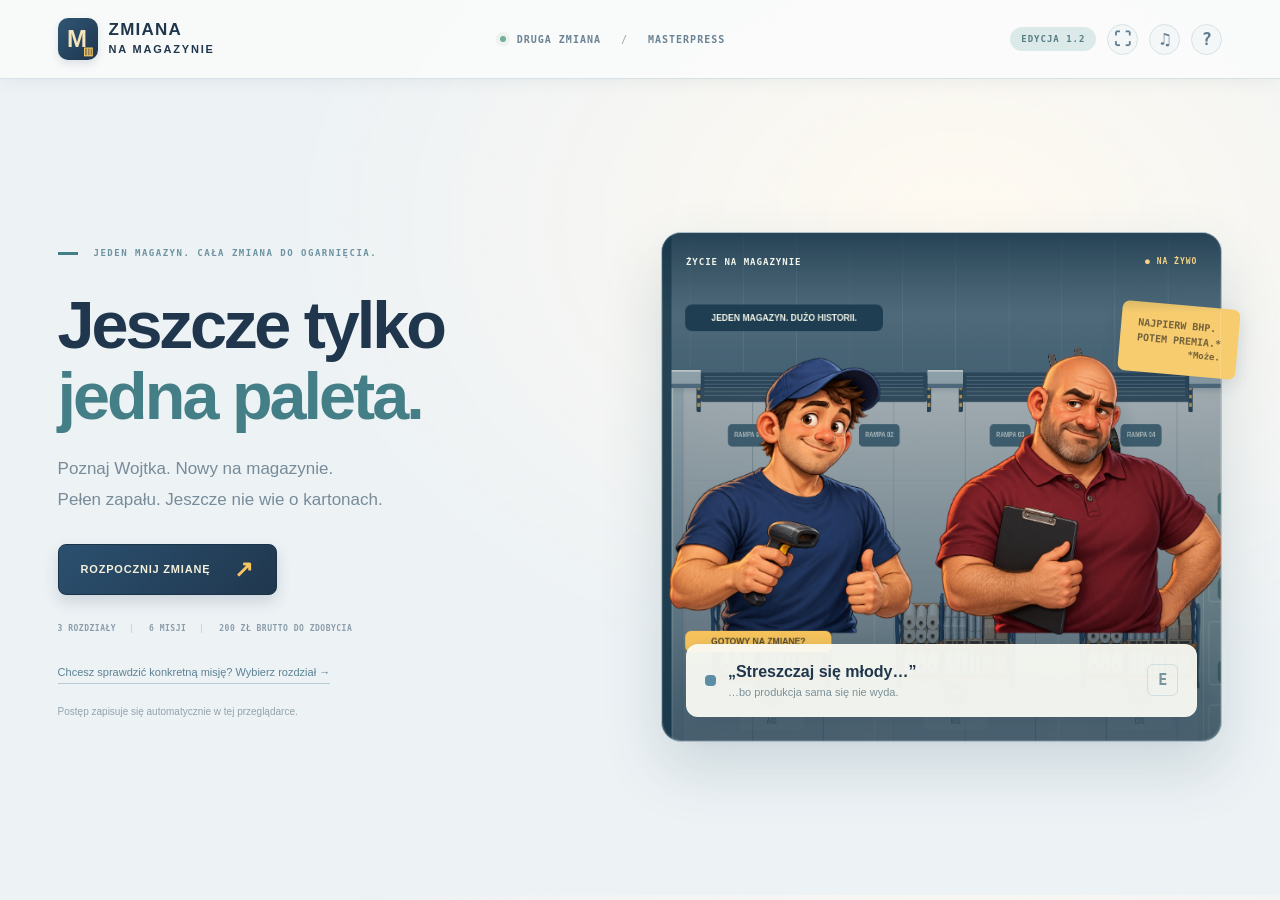
==== commit 5d932a5e: "Add files via upload" ====
--- a/index.html
+++ b/index.html
@@ -1,422 +1,1227 @@
 <!doctype html>
 <html lang="pl">
 <head>
-<meta charset="utf-8">
-<meta name="viewport" content="width=device-width,initial-scale=1,viewport-fit=cover">
-<meta name="theme-color" content="#091b2b">
-<meta name="description" content="Zmiana na magazynie — Lider, Wojtek i codzienna robota. Trzy rozdziały magazynowej gry z widokiem z góry.">
-<title>Zmiana na magazynie • Lider i Wojtek</title>
-<style>
-:root{color-scheme:dark;--bg:#091b2b;--panel:#112a40;--line:#2d465d;--muted:#96aec0;--white:#edf4f8;--lime:#d3f16b;--mint:#6bd9bb;--orange:#ffb378;--red:#ff7b79}
-*{box-sizing:border-box}body{margin:0;background:var(--bg);color:var(--white);font:14px/1.5 "Segoe UI",Arial,sans-serif}button,input{font:inherit}button{cursor:pointer;color:inherit;touch-action:manipulation}button:disabled{cursor:default;opacity:.48}button:focus-visible,input:focus-visible{outline:3px solid var(--lime);outline-offset:4px}button,input{-webkit-tap-highlight-color:transparent}button svg{width:19px;height:19px;vertical-align:middle}svg{overflow:visible}[hidden]{display:none!important}.sprite{width:0;height:0;position:absolute}.app{max-width:1610px;padding:20px 26px 14px;margin:auto}.topbar{display:flex;align-items:center;gap:23px;margin-bottom:18px}.brand{display:flex;align-items:center;gap:11px;background:none;border:0;padding:0;text-align:left}.brand-mark{width:43px;height:43px;background:var(--lime);color:#163437;display:grid;place-items:center;border-radius:12px}.brand-mark svg{width:29px;height:29px}.brand b{font-size:19px;font-weight:850;letter-spacing:2px;line-height:1.12;display:block}.brand b span{display:block;font-size:11px;letter-spacing:2.8px}.brand small{font-size:8px;color:var(--muted);letter-spacing:1.25px;display:block;margin-top:5px}.version{font-size:9px;color:#a0b6c7;letter-spacing:1.5px;border-left:1px solid var(--line);padding-left:23px}.top-actions{display:flex;gap:7px;margin-left:auto}.icon-button{height:37px;min-width:37px;border:1px solid var(--line);border-radius:9px;background:#122a3e;display:grid;place-items:center;padding:0 8px}.icon-button:hover{background:#244257;border-color:#5d7a8c}.icon-button[aria-pressed=true]{color:var(--lime);border-color:#799548}.chapter-strip{display:flex;gap:13px;align-items:center;margin:0 0 17px;padding-top:3px}.chapter-strip>span{color:#718c9f;font-size:11px;display:flex;align-items:center;gap:7px}.chapter-strip b{width:23px;height:23px;border:1px solid #3b5267;border-radius:6px;display:grid;place-items:center;font-size:10px;font-variant-numeric:tabular-nums}.chapter-strip .current{color:var(--white)}.chapter-strip .current b{background:var(--lime);color:#233d32;border-color:var(--lime)}.chapter-strip .done b{color:var(--mint);border-color:#467563;background:#1c3d3b}.chapter-strip>i{height:1px;background:#30485c;width:35px}.chapter-strip>small{margin-left:auto;color:#819cae;font-size:9px}.taskbar{display:flex;gap:11px;align-items:stretch;margin-bottom:14px}.mission{display:flex;align-items:center;gap:13px;flex:1;min-width:0}.chapter-no{display:grid;place-items:center;background:#233f35;color:var(--lime);height:48px;width:48px;flex-shrink:0;border-radius:11px;font-size:24px;font-weight:850}.eyebrow{font-size:9px;letter-spacing:1.6px;font-weight:700;color:var(--muted);text-transform:uppercase}.eyebrow.lime{color:var(--lime)}.mission h1{font-size:23px;letter-spacing:-.65px;line-height:1.2;margin:3px 0 0}.stat{background:#10283c;border:1px solid #294257;border-radius:10px;min-width:114px;padding:8px 16px}.stat small{font-size:8px;letter-spacing:1px;color:var(--muted);display:block}.stat strong{font-size:24px;font-weight:650;font-variant-numeric:tabular-nums;letter-spacing:-.7px;line-height:1.25}.stat:first-of-type strong{color:var(--lime)}#timerCard strong{color:var(--lime)}#timerCard.urgent strong{color:var(--red)}.stat.penalty{min-width:90px}.stat.penalty strong{color:var(--orange)}.arena{display:grid;grid-template-columns:minmax(0,1fr) 266px;gap:15px}.world-wrap{position:relative;background:#324a49;display:flex;align-items:center;justify-content:center;border:1px solid #3c5961;border-radius:16px;overflow:hidden;isolation:isolate}#world{width:100%;height:auto;aspect-ratio:1200/780;display:block;outline:0;touch-action:none}.map-label,.map-right,.map-bottom{position:absolute;background:#0a2031ed;border:1px solid #3d5c68;border-radius:6px;pointer-events:none;letter-spacing:1px;font-size:9px;padding:6px 9px;color:#c1d5db}.map-label{left:14px;top:13px;display:flex;align-items:center;gap:7px}.map-label i{height:6px;width:6px;border-radius:50%;background:var(--mint)}.map-right{right:14px;top:13px}.map-bottom{left:14px;bottom:13px;max-width:calc(100% - 28px);letter-spacing:.5px;color:#e2edcb;font-size:10px}.toast{position:absolute;left:50%;bottom:53px;transform:translate(-50%,8px);width:max-content;max-width:87%;opacity:0;pointer-events:none;background:#0a2235f5;border:1px solid #6a8892;border-radius:10px;padding:11px 18px;box-shadow:0 8px 30px #0005;text-align:center;font-size:12px;font-weight:600;transition:.15s;z-index:3}.toast.visible{opacity:1;transform:translate(-50%,0)}.work-progress{position:absolute;left:50%;top:50%;transform:translate(-50%,-50%);padding:18px 24px;background:#0b2133f5;border:1px solid #87a05b;border-radius:12px;min-width:240px;text-align:center;box-shadow:0 12px 50px #0005}.work-progress>span{font-size:13px;font-weight:600}.work-progress>div{height:5px;background:#2b4659;margin-top:13px;border-radius:3px;overflow:hidden}.work-progress i{height:100%;display:block;background:var(--lime);width:0%}.cockpit{background:var(--panel);border:1px solid #2b475e;border-radius:16px;padding:16px;display:flex;flex-direction:column;gap:13px}.operator{display:flex;align-items:center;gap:10px;padding-bottom:12px;border-bottom:1px solid var(--line)}.operator-avatar{width:44px;height:47px;background:#1c3e57;border-radius:10px;overflow:hidden;flex-shrink:0;position:relative}.operator-avatar svg{width:56px;height:70px;position:absolute;top:-7px;left:-6px}.operator small{display:block;color:#8da9bd;font-size:8px;letter-spacing:1.4px}.operator strong{font-size:16px;display:block;line-height:1.2}.operator span:not(.mode-tag){color:#a5becc;font-size:10px}.mode-tag{margin-left:auto;border:1px solid #67834b;color:var(--lime);background:#294332;min-width:28px;text-align:center;padding:4px;border-radius:6px;font-size:12px;font-weight:750}.drive-top{display:flex;align-items:center;justify-content:space-between}.speed{display:flex;align-items:baseline;gap:6px}.speed strong{font-size:34px;line-height:1;font-weight:350;font-variant-numeric:tabular-nums;letter-spacing:-1px}.speed small{color:var(--muted);font-size:10px}.gears{display:flex;gap:5px}.gears button{width:38px;height:34px;background:#0b2133;border:1px solid #405b71;border-radius:7px;font-weight:750;font-size:16px}.gears .active{background:var(--lime);color:#1b382f;border-color:var(--lime)}.wheel-area{display:flex;align-items:center;justify-content:center;gap:10px;margin:8px 0}.wheel{border:0;background:transparent;padding:0;width:133px;height:133px;touch-action:none;cursor:grab}.wheel svg{width:100%;height:100%;filter:drop-shadow(0 5px 5px #0004)}.wheel:active{cursor:grabbing}.nudge{border:0;background:transparent;color:#8da9bc;font-size:27px;padding:8px 3px;touch-action:none;user-select:none}.nudge:active{color:var(--lime)}.pedals{display:flex;gap:9px}.pedal{border:1px solid #496276;background:linear-gradient(135deg,#2d4355,#1b3348);border-radius:8px;box-shadow:0 3px 0 #061a2a;min-height:66px;flex:1;padding:9px 4px;display:flex;align-items:center;justify-content:space-between;flex-direction:column;user-select:none;touch-action:none}.pedal i{width:32px;height:17px;background:repeating-linear-gradient(0deg,#8fa7b6 0 3px,transparent 3px 6px);transform:skew(-8deg);opacity:.6}.pedal span{font-size:10px;letter-spacing:1px;font-weight:700}.pedal small{display:block;color:#89a7bb;line-height:1;font-size:8px;letter-spacing:0;text-align:center;font-weight:400;margin-top:3px}.pedal.gas{background:linear-gradient(135deg,#364d3d,#253e36);border-color:#657f50}.pedal.gas i{background:repeating-linear-gradient(0deg,#c0dd8c 0 3px,transparent 3px 6px)}.pedal.pressed,.pedal:active{transform:translateY(2px);box-shadow:0 1px 0 #061a2a;filter:brightness(1.3)}.action-area{border-top:1px solid var(--line);padding-top:13px}.action-button{width:100%;border:1px solid #bddc62;background:var(--lime);color:#1b352e;border-radius:9px;min-height:47px;padding:8px 10px;display:flex;align-items:center;gap:9px;text-align:left;font-size:11px;font-weight:800}.action-button:disabled{opacity:1;background:#233c4d;color:#a5becd;border-color:#3d596c}.action-button .key{display:grid;place-items:center;width:25px;height:25px;flex-shrink:0;background:#1e3b3120;border:1px solid #526f4c55;border-radius:5px;font-size:12px}.action-hint{font-size:10px;line-height:1.5;color:#9db7c9;min-height:30px;margin:7px 0}.vehicle-button{width:100%;background:#1a354b;border:1px solid #456177;border-radius:7px;padding:6px;font-size:10px;color:#d5e3ea}.vehicle-button:hover{background:#26465b}kbd{display:inline-block;min-width:20px;background:#1d384d;border:1px solid #466075;border-bottom-width:2px;border-radius:4px;padding:0 4px;font:10px/19px "Segoe UI",Arial,sans-serif;color:#dbe7ed;text-align:center;margin:0 3px}.assignment{border-top:1px solid var(--line);padding-top:10px;margin-top:auto}.assignment .eyebrow{margin-bottom:6px}.check-row{display:flex;gap:9px;align-items:center;font-size:10px;line-height:1.5;padding:4px 0;color:#a9bfce}.check-row>i{font-style:normal;border:1px solid #476074;border-radius:4px;min-width:17px;height:17px;display:grid;place-items:center;font-size:9px}.check-row>b{margin-left:auto;font-weight:600;white-space:nowrap;font-variant-numeric:tabular-nums}.check-row.done{color:#bddcad}.check-row.done>i{background:#304c38;border-color:#789a55;color:var(--lime)}.check-row.active{color:#f0f5e5}.radio{display:flex;gap:10px;background:#0b2336;border:1px solid #345066;border-radius:8px;padding:10px;margin-top:0}.radio>svg{width:16px;height:16px;color:var(--lime);flex-shrink:0;margin-top:2px}.radio small{color:#94acbd;font-size:8px;letter-spacing:1px}.radio p{font-size:10px;margin:2px 0 0;color:#c4d7df;line-height:1.5}.walking{text-align:center}.walk-label{display:flex;justify-content:space-between;font-size:10px;font-weight:700;color:var(--lime)}.walk-label span{font-weight:400;color:var(--muted)}.walking>small{font-size:10px;color:#93afc1}.dpad{display:grid;grid-template-columns:42px 42px 42px;grid-template-rows:42px 42px 42px;gap:5px;justify-content:center;margin:12px 0}.dpad button{background:#213f56;border:1px solid #4c697e;border-radius:9px;font-size:20px;user-select:none;touch-action:none}.dpad button:active{background:#456148;color:var(--lime)}#walkUp{grid-column:2}#walkLeft{grid-column:1;grid-row:2}.dpad span{grid-column:2;grid-row:2;display:grid;place-items:center;color:#6f91aa;font-weight:800}#walkRight{grid-column:3;grid-row:2}#walkDown{grid-column:2;grid-row:3}footer{display:flex;justify-content:space-between;gap:15px;margin-top:12px;color:#91aabd;font-size:10px;line-height:2.2}footer>small{font-size:8px;letter-spacing:.8px;white-space:nowrap}.overlay{position:fixed;inset:0;background:#061624ba;backdrop-filter:blur(7px);display:flex;align-items:center;justify-content:center;padding:24px;overflow:auto;z-index:50}.menu-shell{position:relative;width:min(1060px,100%);border:1px solid #446278;border-radius:22px;background:radial-gradient(ellipse at 83% 20%,#2d4b5b,#0f293f 60%,#0a2033);box-shadow:0 35px 120px #0008;overflow:hidden}.menu-top{padding:17px 27px;border-bottom:1px solid #3c566a;display:flex;justify-content:space-between;align-items:center}.edition-tag{font-size:8px;letter-spacing:1.2px;color:var(--lime);border:1px solid #6e8350;border-radius:4px;background:#42503433;padding:4px 7px}.menu-content{display:grid;grid-template-columns:1fr 1fr;position:relative;padding:30px 45px 27px;gap:15px}.menu-copy h2{font-size:57px;line-height:.99;letter-spacing:-2.9px;margin:14px 0 18px;font-weight:850}.menu-copy h2 em{font-style:normal;color:var(--lime)}.menu-copy>p{font-size:13px;line-height:1.8;color:#b4cad7;margin:0 0 16px}.menu-quote{padding:10px 15px;border-left:2px solid var(--lime);font-size:16px;color:#e7efdb;font-weight:600;background:linear-gradient(90deg,#74905716,transparent);margin-bottom:17px}.menu-quote small{font-size:11px;display:block;color:#9db8c8;font-weight:400;margin-top:2px}.name-label{font-size:8px;letter-spacing:1.2px;color:#9eb8c9;display:block;margin-bottom:5px}.menu-copy input{background:#092236;border:1px solid #456278;color:#eaf3f8;border-radius:7px;padding:9px 11px;width:230px;max-width:100%;font-size:12px}.menu-buttons{display:flex;gap:9px;margin-top:12px;flex-wrap:wrap}.primary{background:var(--lime);color:#1c382d;border:1px solid var(--lime);box-shadow:0 3px 0 #8daa3f;border-radius:9px;display:inline-flex;align-items:center;justify-content:center;gap:19px;padding:12px 17px;font-size:12px;font-weight:800}.primary:hover{background:#e0ff83}.primary:active{transform:translateY(2px);box-shadow:none}.secondary{background:#1c3b51;color:#d9e7ed;border:1px solid #547086;border-radius:8px;padding:11px 14px;font-size:12px;font-weight:650}.secondary:hover{background:#2d4f65}.menu-note{display:block;font-size:9px;color:#839fb3;margin-top:12px}.menu-cast{position:relative;display:flex;align-items:flex-end;justify-content:center;min-height:360px;padding-bottom:60px}.cast-floor{position:absolute;bottom:56px;left:0;width:100%;height:110px;background:radial-gradient(ellipse,#71948a30,transparent 70%)}.menu-person{position:relative;width:53%;text-align:center;z-index:1}.menu-person>svg{width:100%;height:auto;aspect-ratio:180/225;filter:drop-shadow(8px 9px 7px #06162155)}.menu-person.leader{transform:translate(12px,-9px)}.menu-person.wojtek{transform:translate(-5px,0)}.menu-person>span{display:block;font-size:12px;font-weight:800;letter-spacing:2px;margin-top:8px}.menu-person small{display:block;font-size:8px;color:#9ab4c5;letter-spacing:0;font-weight:400;margin-top:4px}.cast-sticker{position:absolute;bottom:2px;right:12px;display:flex;gap:10px;border:1px solid #648078;background:#123a3c;padding:10px 17px;border-radius:9px;transform:rotate(-3deg);box-shadow:0 8px 20px #00131c66}.cast-sticker>svg{width:24px;height:24px;color:var(--mint);margin-top:3px}.cast-sticker span{font-size:8px;letter-spacing:1px;color:#9fc6ba}.cast-sticker b{display:block;font-size:12px;color:#e0f1df;letter-spacing:0;font-weight:650;margin-top:2px}.chapter-picker{display:grid;grid-template-columns:repeat(3,1fr);gap:10px;background:#061a2b77;border-top:1px solid #345167;padding:16px 27px 20px}.chapter-picker>span{grid-column:1/4;font-size:8px;letter-spacing:1.2px;color:#8fa9ba}.chapter-picker button{display:flex;align-items:center;gap:12px;text-align:left;border:1px solid #3e596d;border-radius:9px;background:#18374a70;padding:10px 13px}.chapter-picker button:hover{background:#2b4d58;border-color:#a7bd6b}.chapter-picker button>b{font-size:23px;font-weight:400;color:var(--lime);line-height:1}.chapter-picker button>span{font-size:12px;font-weight:750}.chapter-picker button small{font-size:9px;color:#92afc0;display:block;font-weight:400;margin-top:2px}.chapter-picker button>svg{color:#8da9b9;margin-left:auto;width:23px;height:23px}.dialogue-overlay{background:#0515248c;backdrop-filter:blur(4px)}.conversation{width:min(1050px,100%);border:1px solid #46647b;border-radius:20px;background:radial-gradient(ellipse at 50% 0,#25495c,#0a2236 75%);box-shadow:0 30px 110px #0007;overflow:hidden}.dialogue-top{display:flex;gap:20px;align-items:center;padding:16px 25px;border-bottom:1px solid #34566b}.dialogue-top>span:nth-child(2){color:#8fabbd;font-size:9px;letter-spacing:1px}.dialogue-top button{margin-left:auto;background:none;border:0;font-size:10px;color:#9cb6c8;padding:3px}.conversation-scene{display:grid;grid-template-columns:172px 1fr 163px;gap:16px;align-items:center;padding:29px 27px 25px}.talker{text-align:center;opacity:.45;filter:saturate(.7);transform:scale(.95);transition:.2s}.talker.active{opacity:1;filter:none;transform:scale(1)}.talker>svg{width:100%;height:auto;aspect-ratio:180/225}.talker>span{font-size:13px;font-weight:750;letter-spacing:.5px;display:block;margin-top:7px}.speech{background:#e8f0e7;border-radius:15px;color:#173137;padding:25px 27px;min-height:190px;position:relative;box-shadow:0 8px 25px #001b2b44}.speech:before{content:"";position:absolute;left:-9px;top:40px;width:20px;height:20px;background:inherit;transform:rotate(45deg)}.speech.wojtek:before{left:auto;right:-9px}.speech .eyebrow{color:#537969;font-size:9px}.speech>p{font-size:27px;line-height:1.35;font-weight:750;letter-spacing:-.7px;margin:12px 0 26px;min-height:72px}.speech-foot{display:flex;align-items:center;gap:12px;justify-content:space-between}.speech-foot>span{font-size:9px;max-width:58%;color:#658478}.speech-foot .primary{font-size:11px;padding:10px 14px;background:#244c43;color:#eff5dd;border-color:#244c43;box-shadow:0 2px 0 #17392e;white-space:nowrap}.dialogue-tip{font-size:8px;color:#7fa0b6;text-align:center;letter-spacing:1.3px;padding:13px;border-top:1px solid #325067}.modal-shell{width:min(550px,100%);border:1px solid #4c687e;border-radius:20px;background:linear-gradient(145deg,#193a50,#0c253a);padding:29px;box-shadow:0 25px 100px #0008;position:relative;max-height:94vh;overflow:auto}.modal-shell h2{font-size:31px;line-height:1.2;letter-spacing:-1px;margin:7px 0 13px}.modal-shell p{font-size:12px;color:#b4ccda;line-height:1.7}.modal-shell .buttons{display:flex;gap:10px;flex-wrap:wrap;margin-top:22px}.modal-shell .buttons button{flex:1}.close{background:transparent;border:0;position:absolute;right:15px;top:11px;color:#abc3d3;font-size:25px}.summary-icon{height:55px;width:55px;border-radius:15px;background:var(--lime);color:#284431;display:grid;place-items:center;font-size:28px;margin-bottom:19px}.summary-stats{display:flex;gap:8px;margin:20px 0}.summary-stats>div{flex:1;background:#092235;border:1px solid #36566b;padding:10px;border-radius:9px}.summary-stats strong{display:block;color:var(--lime);font-size:23px;font-variant-numeric:tabular-nums}.summary-stats small{font-size:9px;color:#9eb9cb}.help-table{border-collapse:collapse;width:100%;font-size:11px;margin:17px 0}.help-table td{border-bottom:1px solid #36536a;padding:8px 0;color:#afc7d5}.help-table td:first-child{color:#edf4f5;width:38%}.callout{background:#254337;border:1px solid #5d7d49;padding:11px 13px;border-radius:8px;color:#e0ebcf!important;font-size:11px!important}.score-row{display:flex;gap:13px;align-items:center;border-bottom:1px solid #36536a;padding:10px 0;font-size:12px}.score-row>span{flex:1}.score-row>small{font-size:9px;color:#8faabc}.score-row>b{color:var(--lime);font-variant-numeric:tabular-nums}.scanner-shell{width:min(365px,100%);border-radius:23px;background:linear-gradient(145deg,#344b5e,#122b3f);padding:17px;border:3px solid #526c7e;box-shadow:0 30px 80px #0008}.scanner-brand{font-size:9px;letter-spacing:1.6px;color:#b1c4d0;display:flex;align-items:center;justify-content:space-between;padding:1px 3px 15px}.scanner-brand i{height:5px;width:5px;background:var(--lime);border-radius:50%;box-shadow:0 0 8px #d3f16b}.scanner-screen{background:#e0ead5;border:2px solid #0d2838;border-radius:10px;color:#263e32;padding:20px 17px 15px}.scanner-screen .eyebrow{font-size:7px;color:#6a806b;letter-spacing:1px}.scanner-screen h2{font-size:20px;letter-spacing:-.6px;margin:7px 0 18px}.barcode{height:66px;background:#f1f4e7;display:flex;align-items:stretch;justify-content:center;gap:2px;padding:10px 11px;position:relative;overflow:hidden}.barcode i{display:block;background:#274235;min-width:1px}.barcode:after{content:"";position:absolute;inset:0 auto auto 0;width:100%;height:2px;background:#df6b63;opacity:0;box-shadow:0 0 8px #f75343}.scanner-shell.scanning .barcode:after{opacity:1;animation:scan .8s linear infinite}.scan-ni{display:block;text-align:center;font-family:monospace;font-size:17px;margin:7px 0 20px;letter-spacing:.8px}.scan-row{display:flex;justify-content:space-between;gap:12px;font-size:11px;padding:8px 0;border-top:1px solid #9eb093}.scan-row>span{color:#6a8069}.scan-status{border-radius:5px;background:#c1d2af;margin-top:13px;font-size:10px;padding:9px}.scanner-shell>.primary{margin-top:15px;width:100%}.text-button{border:0;background:transparent;font-size:10px;color:#9db9ca;padding:13px 7px 0;display:block;margin:auto}@keyframes scan{from{top:6px}to{top:60px}}
-@media(min-width:1500px){.cockpit{padding:19px;gap:17px}.arena{grid-template-columns:minmax(0,1fr) 282px}.wheel{width:151px;height:151px}.pedal{min-height:76px}}
-@media(max-width:1150px){.app{padding:15px}.arena{grid-template-columns:minmax(0,1fr) 235px;gap:12px}.cockpit{padding:13px;gap:10px}.mission h1{font-size:20px}.stat{min-width:96px;padding:7px 12px}.stat strong{font-size:21px}.version{display:none}.wheel{height:116px;width:116px}.wheel-area{margin:6px 0}.operator{padding-bottom:9px}.radio{padding:8px}.assignment{padding-top:8px}.action-area{padding-top:10px}.pedal{min-height:64px}footer>small{display:none}.chapter-strip{margin-bottom:13px}}
-@media(max-width:820px){.app{padding:11px}.topbar{gap:10px;margin-bottom:13px}.brand b{font-size:15px}.brand b span{font-size:9px;letter-spacing:2px}.brand small{font-size:6px;letter-spacing:1px}.brand-mark{width:36px;height:38px;border-radius:9px}.brand-mark svg{width:25px;height:25px}.brand{gap:8px}.top-actions{gap:4px}.icon-button{min-width:31px;height:32px;border-radius:7px;padding:0 5px}.icon-button svg{width:16px;height:16px}.chapter-strip{gap:8px;margin-bottom:12px}.chapter-strip>i{width:17px}.chapter-strip>span{font-size:9px;gap:5px}.chapter-strip>small{display:none}.chapter-strip b{height:21px;width:21px;font-size:9px}.taskbar{gap:6px;flex-wrap:wrap;margin-bottom:10px}.mission{min-width:190px;gap:9px}.mission h1{font-size:18px}.eyebrow{font-size:7px;letter-spacing:1px}.chapter-no{width:39px;height:43px;font-size:20px}.stat{min-width:78px;padding:6px 9px;border-radius:8px}.stat small{font-size:6px;letter-spacing:.8px}.stat strong{font-size:19px}.stat.penalty{min-width:58px}.arena{grid-template-columns:1fr;gap:9px}.world-wrap{border-radius:12px}.cockpit{display:grid;grid-template-columns:1fr 1fr;gap:9px;padding:12px}.operator{grid-column:1;grid-row:1;padding:0;border:0}.operator-avatar{height:41px;width:38px}.operator strong{font-size:14px}.operator small{font-size:7px}.operator span:not(.mode-tag){font-size:9px}.operator-avatar svg{width:49px;top:-7px;height:63px}.driving{grid-column:1;grid-row:2/4;display:grid;grid-template-columns:100px 1fr;gap:7px}.drive-top{grid-column:1/3}.wheel-area{margin:0;gap:3px}.wheel{width:90px;height:90px}.nudge{font-size:19px;padding:3px}.pedals{gap:6px;align-items:center}.pedal{height:77px;min-height:0;padding:9px 3px}.pedal span{font-size:8px;letter-spacing:.3px}.pedal small{display:none}.pedal i{width:23px}.speed strong{font-size:24px}.gears button{width:33px;height:29px;font-size:14px}.action-area{grid-column:2;grid-row:1/3;border-top:0;padding-top:0;align-self:start}.action-button{min-height:44px;font-size:10px;padding:7px}.action-hint{font-size:9px;min-height:26px;margin:5px 0}.vehicle-button{font-size:9px;padding:4px}.assignment{grid-column:2;grid-row:3;border-top:0;padding:0;margin:0}.assignment .eyebrow{display:none}.check-row{font-size:9px;padding:2px 0;gap:5px}.check-row>i{height:14px;min-width:14px;font-size:8px}.radio{grid-column:1/3;padding:7px 9px;align-items:center;gap:8px}.radio>div{display:flex;gap:8px;align-items:center}.radio small{font-size:7px;white-space:nowrap}.radio p{font-size:9px;margin:0}.radio svg{width:13px;height:13px}.walking{grid-column:1;grid-row:2/4}.dpad{grid-template-columns:33px 33px 33px;grid-template-rows:31px 31px 31px;gap:4px;margin:7px 0}.dpad button{font-size:17px;border-radius:6px}.walking>small{font-size:8px}.walk-label{font-size:9px}footer{margin-top:8px;font-size:9px}footer kbd{font-size:8px;line-height:17px;min-width:17px;margin:0 2px}.map-label,.map-right{font-size:7px;top:8px;padding:4px 6px}.map-label{left:8px}.map-right{right:8px}.map-bottom{left:8px;bottom:8px;font-size:8px;padding:4px 6px;max-width:calc(100% - 16px)}.toast{font-size:10px;padding:8px 12px;bottom:40px}.overlay{padding:15px}.menu-content{padding:24px 25px 20px;grid-template-columns:1.1fr 1fr}.menu-copy h2{font-size:43px;letter-spacing:-2px}.menu-copy>p{font-size:11px}.menu-quote{font-size:13px;padding:8px 11px;margin-bottom:13px}.menu-quote small{font-size:10px}.menu-cast{min-height:300px;padding-bottom:67px}.menu-person small{font-size:7px}.cast-sticker{right:-3px;padding:8px 11px}.cast-sticker b{font-size:10px}.cast-sticker span{font-size:7px}.menu-buttons{gap:7px}.primary{font-size:11px;padding:11px 13px;gap:10px}.secondary{font-size:10px;padding:10px 12px}.menu-top{padding:14px 20px}.menu-top .eyebrow{font-size:7px}.edition-tag{font-size:7px}.chapter-picker{gap:7px;padding:14px 20px}.chapter-picker button{padding:9px;gap:8px}.chapter-picker button>b{font-size:20px}.chapter-picker button>span{font-size:10px}.chapter-picker button small{font-size:7px}.chapter-picker button>svg{display:none}.conversation-scene{grid-template-columns:112px 1fr 104px;gap:10px;padding:22px 17px}.speech{padding:19px;min-height:155px}.speech>p{font-size:22px;margin:11px 0 19px;min-height:55px}.speech-foot>span{font-size:8px}.speech-foot .primary{font-size:10px;padding:9px}.talker>span{font-size:11px}.dialogue-top{padding:13px 19px}.dialogue-tip{font-size:7px;letter-spacing:.8px;padding:10px}.modal-shell{padding:25px}.modal-shell h2{font-size:27px}}
-@media(max-width:520px){.top-actions{gap:3px}.icon-button{min-width:27px;height:29px;padding:0 4px}.icon-button svg{width:14px;height:14px}#fullscreenBtn{display:none}.brand b{font-size:13px;letter-spacing:1.4px}.brand b span{font-size:8px;letter-spacing:1.5px}.brand small{font-size:5px}.brand-mark{width:32px;height:35px}.mission{min-width:calc(100% - 90px);flex:1}.mission h1{font-size:17px}.stat{padding:5px 8px}.taskbar>.stat:nth-child(3),.stat.penalty{flex:1}.taskbar>.stat:nth-child(3){margin-left:48px}.chapter-strip>i{width:13px}.chapter-strip{gap:6px}.chapter-strip>span{font-size:8px}.cockpit{grid-template-columns:1fr 1fr;gap:8px}.driving{grid-template-columns:1fr;gap:6px}.drive-top{grid-column:1;gap:8px}.wheel-area{grid-column:1;grid-row:2;justify-self:center}.wheel{height:84px;width:84px}.pedals{grid-column:1;grid-row:3}.pedal{height:43px;flex-direction:row;gap:7px;min-height:0;padding:8px}.pedal i{width:21px;height:15px}.pedal span{font-size:8px}.assignment{grid-row:3;align-self:end}.action-hint{font-size:8px;line-height:1.5}.operator{gap:6px}.operator-avatar{width:32px;height:36px}.operator-avatar svg{width:45px;height:57px;left:-7px}.operator strong{font-size:12px}.operator span:not(.mode-tag){font-size:8px}.operator small{font-size:6px}.mode-tag{min-width:22px;font-size:10px}.radio>div{display:block}.radio p{font-size:8px}.radio small{font-size:6px}.menu-shell{border-radius:16px}.menu-content{grid-template-columns:1fr;padding:20px}.menu-copy h2{font-size:39px;margin-top:10px;margin-bottom:12px;max-width:70%;letter-spacing:-1.9px}.menu-copy>p{font-size:10px;max-width:63%;line-height:1.7;margin-bottom:15px}.menu-copy .eyebrow{font-size:7px}.menu-quote{max-width:64%;font-size:11px;padding:7px 9px;margin-bottom:13px}.menu-quote small{font-size:8px}.menu-cast{position:absolute;right:2px;top:58px;width:45%;min-height:200px;align-items:flex-end;padding:0}.menu-person{width:58%}.menu-person.leader{transform:translate(14px,-9px)}.menu-person.wojtek{transform:translate(0,0)}.menu-person>span{font-size:8px;letter-spacing:1px;margin-top:4px}.menu-person small,.cast-sticker,.cast-floor{display:none}.menu-copy input{padding:8px 10px;font-size:11px;width:190px}.menu-buttons{margin-top:12px}.menu-copy .primary{font-size:11px;padding:11px 14px}.menu-copy .secondary{font-size:10px}.menu-top{padding:12px 16px;gap:5px}.menu-top .eyebrow{font-size:6px;letter-spacing:.9px}.edition-tag{font-size:6px;letter-spacing:.6px;padding:4px 5px}.chapter-picker{grid-template-columns:1fr;padding:12px 16px 16px;gap:6px}.chapter-picker>span{grid-column:1;font-size:6px;letter-spacing:1px}.chapter-picker button{padding:8px 10px;gap:12px}.chapter-picker button>span{display:flex;align-items:center;gap:9px;font-size:10px}.chapter-picker button small{font-size:8px;margin:0}.chapter-picker button>b{font-size:19px}.chapter-picker button>svg{display:block;width:19px;height:19px}.conversation-scene{grid-template-columns:75px 1fr 70px;gap:6px;padding:20px 10px}.speech{padding:13px 12px;min-height:143px;border-radius:10px}.speech>p{font-size:18px;letter-spacing:-.3px;min-height:64px;margin:9px 0 15px}.speech .eyebrow{font-size:7px}.speech-foot{flex-direction:column;align-items:flex-start;gap:8px}.speech-foot>span{font-size:7px;max-width:none}.speech-foot .primary{width:100%;font-size:9px;padding:8px}.speech:before{width:14px;height:14px;left:-6px;top:32px}.speech.wojtek:before{right:-6px}.talker>span{font-size:9px;margin-top:5px}.dialogue-top{padding:11px 13px;gap:8px}.dialogue-top .eyebrow{font-size:6px;letter-spacing:1px}.dialogue-top>span:nth-child(2){font-size:7px}.dialogue-top button{font-size:8px}.dialogue-tip{font-size:6px;letter-spacing:.5px}.work-progress{padding:14px 18px;min-width:200px}.work-progress>span{font-size:11px}.summary-stats strong{font-size:21px}.summary-stats small{font-size:8px}}
-@media(max-height:650px) and (min-width:821px){.app{max-width:1170px;padding:9px 14px}.topbar{margin-bottom:8px}.brand-mark{height:32px;width:32px}.brand b{font-size:14px}.brand b span{font-size:8px}.brand small{font-size:6px}.chapter-strip{margin-bottom:8px}.chapter-strip b{width:18px;height:18px;font-size:8px}.chapter-strip>span{font-size:9px}.taskbar{margin-bottom:9px}.chapter-no{height:38px;width:38px;font-size:20px}.mission h1{font-size:18px}.stat{padding:4px 12px}.stat strong{font-size:20px}.arena{grid-template-columns:minmax(0,1fr) 225px}.cockpit{padding:10px;gap:7px}.operator{padding-bottom:7px}.operator-avatar{width:33px;height:35px}.operator-avatar svg{width:45px;height:56px}.operator strong{font-size:13px}.operator span:not(.mode-tag){font-size:8px}.operator small{font-size:6px}.wheel{width:91px;height:91px}.wheel-area{margin:2px 0}.speed strong{font-size:27px}.pedal{min-height:48px;padding:7px 4px;flex-direction:row;gap:6px}.pedal i{width:26px;height:15px}.pedal span{font-size:8px}.pedal small{font-size:6px}.action-area{padding-top:8px}.action-button{min-height:38px;padding:6px 9px;font-size:10px}.action-hint{font-size:9px;min-height:23px;margin:4px 0}.vehicle-button{padding:3px;font-size:9px}.assignment{padding-top:7px}.assignment .eyebrow{font-size:7px;margin-bottom:3px}.check-row{font-size:9px;padding:2px 0}.radio{padding:6px 8px}.radio p{font-size:8px}.radio small{font-size:6px}footer{margin-top:7px;font-size:9px}.walking>small{font-size:8px}.dpad{grid-template-columns:30px 30px 30px;grid-template-rows:27px 27px 27px;margin:7px 0}.dpad button{font-size:16px}.menu-shell{max-width:920px}.menu-top{padding:11px 23px}.menu-content{padding:19px 34px;grid-template-columns:1.1fr 1fr}.menu-copy h2{font-size:41px;margin:9px 0 12px}.menu-copy>p{font-size:11px;margin-bottom:10px}.menu-quote{margin-bottom:10px;font-size:13px;padding:7px 12px}.menu-quote small{font-size:9px}.menu-cast{min-height:270px;padding-bottom:45px}.menu-person>svg{max-height:230px}.menu-copy input{padding:7px 10px}.menu-buttons{margin-top:9px}.menu-copy .primary{padding:9px 13px}.menu-copy .secondary{padding:9px 12px}.menu-note{margin-top:8px;font-size:8px}.chapter-picker{padding:10px 23px 13px;gap:7px}.chapter-picker button{padding:8px 12px}.menu-person small{font-size:7px}.cast-sticker{padding:8px 12px;bottom:-3px}.conversation{max-width:940px}.conversation-scene{grid-template-columns:125px 1fr 120px;padding:19px 24px}.speech>p{font-size:24px;min-height:62px;margin-bottom:17px}.speech{min-height:170px;padding:20px}.dialogue-top{padding:11px 22px}.dialogue-tip{padding:9px}.modal-shell{padding:23px}}
-@media(prefers-reduced-motion:reduce){*,*:before,*:after{animation-duration:.01ms!important;transition:none!important}}
+<meta charset="UTF-8"><meta name="viewport" content="width=device-width,initial-scale=1,viewport-fit=cover">
+<meta name="theme-color" content="#172e3a"><meta name="description" content="Zmiana na magazynie — humorystyczna gra 2D o Wojtku, rampach, paletach i codziennej pracy magazynu.">
+<title>Zmiana na magazynie • edycja pokazowa 1.2</title>
+<style>*{box-sizing:border-box} :root{--ink:#182f3c;--muted:#6d7c76;--paper:#f4f2e9;--line:#dce0d3;--green:#3e6b55;--yellow:#edc366;--navy:#203d54}body{margin:0;background:var(--paper);color:var(--ink);font-family:Arial,Helvetica,sans-serif}button{font:inherit;cursor:pointer;color:inherit}button:disabled{opacity:.42;cursor:not-allowed}button:focus-visible,canvas:focus-visible{outline:3px solid #c78e35;outline-offset:3px}button{touch-action:manipulation}button:hover{filter:brightness(.96)}[hidden]{display:none!important}.topbar{height:84px;border-bottom:1px solid var(--line);display:flex;align-items:center;justify-content:space-between;padding:0 4.5%;gap:20px}.brand{display:flex;align-items:center;gap:11px;font-size:17px;line-height:1.04;text-align:left;font-weight:900;letter-spacing:1.2px;border:0;background:none;padding:0}.brand small{font-size:11px;letter-spacing:1.8px}.brand-mark{width:40px;height:42px;display:grid;place-items:center;background:var(--ink);color:#f4e5ba;font-size:24px;position:relative;border-radius:3px}.brand-mark>span{position:absolute;font-size:11px;right:3px;bottom:3px;color:var(--yellow)}.top-center,.top-right{display:flex;align-items:center;gap:11px;font-family:monospace;font-size:11px;letter-spacing:1px;font-weight:700}.status-dot{display:inline-block;width:6px;height:6px;background:#6e9774;border-radius:50%;box-shadow:0 0 0 4px #67947313}.top-divider{color:#a3b0a3;margin:0 9px}.version{font-size:10px;background:#e8eadf;padding:6px 9px;border:1px solid #d4dccd}.icon-btn{width:31px;height:31px;border:1px solid #d4dccd;background:transparent;border-radius:50%;font-size:17px}#landing{max-width:1480px;margin:auto;min-height:calc(100vh - 84px);padding:5vh 4.5% 4vh;display:grid;grid-template-columns:1fr 1.03fr;gap:5%;align-items:center}.eyebrow{font:700 10px/1.5 monospace;letter-spacing:1.8px;color:var(--green)}.eyebrow span{display:inline-block;width:20px;height:3px;background:var(--green);vertical-align:middle;margin-right:9px}h1{font-size:clamp(46px,5.4vw,80px);line-height:1.05;letter-spacing:-4px;margin:29px 0 23px;font-weight:800}h1 em{font-style:normal;color:var(--green)}.lead{font-size:17px;color:#69766e;line-height:1.7;margin-bottom:29px}.primary,.secondary{border:1px solid var(--ink);padding:17px 22px;font:700 11px/1.3 monospace;letter-spacing:1px;display:inline-flex;align-items:center;justify-content:center;gap:24px;min-height:48px}.primary{background:var(--ink);color:#f4efdb;box-shadow:4px 4px 0 #d4d8c5}.primary span{color:var(--yellow);font-size:23px;line-height:12px}.secondary{background:transparent;border-color:#bdcbb9;color:var(--green)}.start-buttons{display:flex;gap:13px;flex-wrap:wrap}.landing-facts{display:flex;gap:17px;margin:29px 0;color:#788575;font:700 9px monospace;letter-spacing:.5px}.landing-facts>span+span{border-left:1px solid #c2cdbb;padding-left:17px}.text-btn{border:0;border-bottom:1px solid #becbbc;padding:0 0 5px;font-size:11px;color:var(--green);background:none}.local-note{font-size:10px;color:#8d9786;margin-top:22px}.cover{position:relative;background:#bfcbb3;border:8px solid #e1e4d4;box-shadow:0 17px 40px #152d3112;transform:rotate(-1.3deg);border-radius:5px;overflow:visible;max-width:650px}.cover-top{position:absolute;top:0;left:0;right:0;z-index:1;display:flex;justify-content:space-between;padding:17px 19px;background:linear-gradient(#1b3d4790,transparent);color:#edf0d5;font:700 9px monospace;letter-spacing:1px}.live{color:#e0c775}#coverCanvas{display:block;width:100%;height:auto;image-rendering:pixelated;border-radius:0 0 3px 3px}.cover-caption{position:absolute;bottom:20px;left:20px;right:20px;padding:16px;background:#f7f3e6;display:flex;gap:12px;align-items:center;box-shadow:4px 4px 0 #23433830;border:1px solid #c5ccb6}.caption-dot{background:#4181a5;width:11px;height:11px;box-shadow:3px 3px 0 #263f4b}.cover-caption b{font-size:15px}.cover-caption small{display:block;font-size:11px;color:var(--muted);margin-top:5px}.caption-key{margin-left:auto;font:bold 15px monospace;border:1px solid #c8d0bd;padding:6px 10px;color:#72856f}.sticker{position:absolute;right:-20px;top:85px;transform:rotate(7deg);padding:15px 19px;background:var(--yellow);color:#6d542f;line-height:1.4;font:700 11px/1.5 monospace;box-shadow:3px 5px 0 #112b361c}.sticker small{display:block;text-align:right;font-size:9px}#play{max-width:1530px;margin:auto;padding:23px 4.5% 15px}.mission-heading{display:flex;justify-content:space-between;align-items:center;margin-bottom:18px}h2{margin:5px 0 0;font-size:25px;letter-spacing:-.6px}.timer{min-width:140px;text-align:right}.timer>span{font:9px monospace;letter-spacing:1.5px;color:var(--muted);margin-right:9px}.timer strong{font:700 25px monospace;color:var(--green)}.timer-track{height:3px;background:#dee2d3;margin-top:8px}.timer-track i{display:block;height:100%;width:100%;background:#6e9472;transition:width 1s linear}.game-layout{display:grid;grid-template-columns:minmax(0,1fr) 265px;gap:22px}.viewport{position:relative;background:#344e4d;border:5px solid #dce0d1;box-shadow:0 7px 22px #1735370b;overflow:hidden;align-self:start}#gameCanvas{display:block;width:100%;height:auto;image-rendering:pixelated;outline:none;touch-action:none}.scene-badge{position:absolute;left:14px;top:13px;display:flex;gap:9px;align-items:center;padding:9px 10px;background:#173541dc;color:#ecedce;font:700 9px monospace;letter-spacing:1px}.map-button{position:absolute;right:14px;top:13px;background:#173541dc;color:#dce4c5;border:1px solid #668477;font:10px monospace;padding:7px 8px}.map-button kbd{margin-left:8px;background:#385951;color:#dce4c5;border:0}.task-panel{padding:10px 0}.panel-label{font:700 9px monospace;letter-spacing:1.8px;color:#8b9785;display:flex;justify-content:space-between}.panel-label>span{color:#6c8c70}.task-bullet{display:inline-grid;place-items:center;background:#e3e8d7;color:#53765b;width:35px;height:35px;font-size:25px;margin:18px 0 11px}h3{margin:0;font-size:21px;line-height:1.3;letter-spacing:-.4px}#objectiveDetail{font-size:12px;line-height:1.7;color:#73806f;min-height:62px;margin:12px 0}.task-meta{font:8px monospace;display:flex;justify-content:space-between;color:#729074;letter-spacing:.5px;gap:4px}.task-meta span:first-child{color:#7b8373;background:#e6e8db;padding:4px 6px}.task-meta span:last-child{padding:4px 0}.panel-separator{height:1px;background:var(--line);margin:20px 0}.contact-btn{display:flex;align-items:center;width:100%;padding:12px 0;border:0;background:none;text-align:left;gap:12px}.contact-icon{width:32px;height:32px;display:grid;place-items:center;background:#e9ebdf;font-size:19px;color:#54735a}.contact-btn b{font-size:12px}.contact-btn small{display:block;font-size:9px;color:#88937f;margin-top:4px}.contact-btn>kbd{margin-left:auto}.stats>div{display:flex;justify-content:space-between;font-size:11px;color:#71816e;margin-top:12px}.stats b{color:#36553d;font:700 12px monospace}.safety-tip{display:flex;background:#eee9d7;padding:10px;gap:9px;margin:19px 0}.safety-tip>span{width:18px;height:18px;border:1px solid #b79a58;color:#a88844;text-align:center;font:bold 12px monospace;flex-shrink:0}.safety-tip p{font-size:10px;line-height:1.5;margin:0;color:#8a7f5f}.compact{min-height:34px;padding:8px 13px;width:100%;font-size:9px;display:flex;justify-content:space-between}kbd{font:10px monospace;border:1px solid #cbd3c0;padding:3px 5px;color:#647d63;border-radius:3px;background:#e9ecdf;white-space:nowrap}.controls{display:flex;gap:18px;flex-wrap:wrap;margin-top:16px;font-size:9px;color:#87927f}.controls kbd{font-size:9px}.interaction{position:absolute;left:50%;bottom:20px;transform:translateX(-50%);background:#182f3def;border:1px solid #7d9983;color:#f0e9ce;padding:12px 16px;display:flex;align-items:center;gap:11px;white-space:nowrap;font-size:12px;max-width:96%;box-shadow:3px 3px 0 #11252c40}.interaction kbd{color:#233e47;background:#edc366;border-color:#f2d28c;padding:5px 8px;font-weight:bold}.vehicle-hud~.interaction{bottom:20px}.vehicle-hud{position:absolute;left:12px;right:12px;bottom:12px;display:flex;align-items:center;justify-content:center;gap:12px;background:#152e3ae8;color:#edebce;border:1px solid #6f897a;padding:10px;max-width:470px;margin:auto}.vehicle-hud>div:first-child{min-width:56px}.vehicle-hud span{display:block;font:8px monospace;letter-spacing:1px;color:#acb99a}.vehicle-hud strong{font:700 29px monospace}.vehicle-hud small{font:8px monospace;color:#9fb298;display:block}.wheel-wrap{width:58px;text-align:center}.wheel-wrap svg{width:43px;height:43px;color:#bcc9ac;display:block;margin:auto}.wheel-wrap span{font-size:6px;letter-spacing:.5px;margin-top:2px}.gear{display:flex;flex-direction:column;gap:3px}.gear button{font:700 12px monospace;background:#294548;border:1px solid #627c68;color:#a0b59b;padding:5px 9px}.gear button.selected{background:#b5c79e;color:#203f3b}.pedal{min-height:53px;padding:8px 11px;font:700 9px/1.7 monospace;touch-action:none}.pedal kbd{font-size:7px;background:#ffffff15;border:0;color:inherit}.brake{background:#925e47;border:1px solid #bd9273;color:#f6dfb3}.gas{background:#476f57;border:1px solid #8da779;color:#e4edc9}.pedal.held{filter:brightness(1.4);transform:translateY(2px)}.dock-meter{position:absolute;left:50%;bottom:115px;transform:translateX(-50%);background:#183842e8;color:#e7e7c7;border:1px solid #688577;padding:10px 16px;min-width:250px;text-align:center;font-size:10px}.dock-meter>div{background:#49685b;height:4px;margin-top:8px}.dock-meter i{display:block;background:#e9c168;height:100%;width:0}.toast{position:absolute;left:50%;top:60px;transform:translateX(-50%);background:#f3eccf;color:#28463f;border-left:4px solid #c79845;padding:12px 17px;box-shadow:3px 3px 0 #203c4040;font-size:12px;z-index:3;max-width:85%;text-align:center}.modal{position:fixed;inset:0;z-index:20;background:#102a34c9;backdrop-filter:blur(5px);display:flex;align-items:center;justify-content:center;padding:24px}.modal-content{width:min(780px,100%);max-height:92vh;overflow-y:auto;background:var(--paper);border:5px solid #bbc7af;box-shadow:9px 9px 0 #10263170;padding:30px;position:relative}.modal-content.wide{width:min(1000px,100%)}.modal-content h2{font-size:28px;margin:8px 0 15px}.modal-content p{font-size:14px;line-height:1.7;color:#6f7c6b}.modal-actions{display:flex;gap:12px;justify-content:flex-end;flex-wrap:wrap;margin-top:24px}.close-btn{position:absolute;right:16px;top:15px;border:0;background:none;font-size:24px;color:#74866f}.dialogue-layout{display:grid;grid-template-columns:120px 1fr;gap:25px;align-items:center}.portrait{background:#dce4cc;border:3px solid #9db393;image-rendering:pixelated;display:block;width:120px;height:150px}.speaker{font:700 10px monospace;color:var(--green);letter-spacing:2px;text-transform:uppercase}.dialogue-text{font-size:22px!important;line-height:1.5!important;color:var(--ink)!important;min-height:100px;margin:10px 0!important}.dialogue-count{font:10px monospace;color:#87977d}.phone-incoming{text-align:center;padding:20px}.ring-icon{display:inline-grid;place-items:center;background:#dce5ce;border:3px solid #8fa882;font-size:60px;width:104px;height:104px;animation:ring .45s infinite alternate;margin:10px}.phone-incoming small{display:block;font:10px monospace;color:#88967c;letter-spacing:2px}.phone-incoming h2{font-size:35px}@keyframes ring{from{transform:rotate(-11deg)}to{transform:rotate(11deg)}}.chapter-grid{display:grid;grid-template-columns:1fr 1fr;gap:12px;margin-top:22px}.chapter-card{border:1px solid #bacbb3;background:#e7ecdb;padding:18px;text-align:left;position:relative}.chapter-card small{font:9px monospace;letter-spacing:1px;color:#708467;display:block;margin-bottom:8px}.chapter-card b{font-size:16px}.chapter-card span{font-size:11px;display:block;line-height:1.5;color:#78886f;margin-top:7px}.help-grid{display:grid;grid-template-columns:1fr 1fr;gap:15px}.help-grid>div{font-size:12px;line-height:1.8;border-bottom:1px solid var(--line);padding-bottom:12px}.help-grid kbd{display:inline-block;margin-right:5px}.mail-item{border:1px solid #cbd5bd;background:#e9eddf;margin:10px 0;padding:16px;width:100%;text-align:left}.mail-item b{display:block;font-size:14px;margin:7px 0}.mail-item small{font:10px monospace;color:#6f8969}.mail-body{background:#fffdf3;border:1px solid #d6ddc9;padding:20px;font-size:14px;line-height:1.8;white-space:pre-line}.mail-unread{display:inline-block;background:#e8c469;color:#674f2b;padding:3px 5px;font:9px monospace;margin-left:8px}.plan-table{width:100%;border-collapse:collapse;font-size:13px;margin:20px 0}.plan-table td,.plan-table th{text-align:left;border-bottom:1px solid #d2dbc6;padding:12px}.plan-table th{font:9px monospace;color:#7e8c72;letter-spacing:1px}.summary-number{font:700 68px monospace;color:var(--green);margin:20px 0 0}.summary-number small{font:18px monospace;color:#8f9e84}.summary-grid{display:grid;grid-template-columns:repeat(4,1fr);gap:12px;margin:20px 0}.summary-grid>div{padding:15px;background:#e7ecdb;font-size:10px;color:#6f8468}.summary-grid b{font:700 25px monospace;display:block;color:#355843;margin-bottom:7px}.bonus{background:#e9d39b;border:1px solid #ccb06b;padding:18px;font-size:18px;font-weight:bold;color:#71602f}.touch-controls{display:none}.map-full{width:100%;height:auto;image-rendering:pixelated;background:#1b3942}.warning-banner{padding:13px;background:#ead3b6;color:#86623e;font-size:13px;border-left:4px solid #b27b49}.mission-log{display:flex;flex-wrap:wrap;gap:9px;margin-top:20px;font:10px monospace;color:#69825f}.mission-log span{padding:6px 9px;background:#e4ead8}
+@media(min-width:1600px){#play{padding-top:30px}.game-layout{grid-template-columns:minmax(0,1fr) 290px;gap:30px}.task-panel{padding:16px 0}.task-panel h3{font-size:24px}.panel-separator{margin:25px 0}}
+@media(max-width:1050px){.top-center{display:none}#landing{gap:3%;padding-top:4vh}h1{letter-spacing:-2px}.landing-facts{gap:9px;font-size:8px}.landing-facts>span+span{padding-left:9px}.game-layout{grid-template-columns:minmax(0,1fr) 225px;gap:15px}#play{padding:18px 3%}.task-panel h3{font-size:18px}.panel-separator{margin:13px 0}.task-panel{padding:4px 0}.contact-btn{padding:9px 0}.safety-tip{margin:12px 0}.vehicle-hud{transform:scale(.9);transform-origin:bottom center;left:0;right:0;bottom:6px}.dock-meter{bottom:98px}}
+@media(max-width:760px){.topbar{height:65px;padding:0 5%}.brand{font-size:14px}.brand-mark{width:32px;height:35px}.brand small{font-size:9px}.version{font-size:8px}.top-right{gap:7px}#landing{grid-template-columns:1fr;padding:32px 6%;gap:35px}h1{font-size:57px;margin:24px 0 20px}.landing-copy .eyebrow{font-size:8px;letter-spacing:1px}.lead{font-size:15px}.cover{max-width:560px;margin:0 auto;width:95%;max-height:500px}.sticker{right:-15px;top:65px}.game-layout{grid-template-columns:1fr;gap:12px}.task-panel{display:grid;grid-template-columns:1fr 1fr;gap:8px 15px}.task-panel>.panel-label:first-child,.task-panel>h3,.task-panel>#objectiveDetail,.task-panel>.task-meta{grid-column:1/-1}.task-bullet{display:none}.task-panel>h3{font-size:18px}#objectiveDetail{min-height:0;margin:0}.task-panel .panel-separator,.task-panel>.panel-label:not(:first-child),.task-panel .stats,.task-panel .safety-tip,.task-panel>#pauseBtn{display:none}.contact-btn{border-top:1px solid var(--line)}.mission-heading h2{font-size:21px}.timer{min-width:95px}.timer>span{display:block;font-size:7px;margin:0 0 5px}.timer strong{font-size:21px}.controls{display:none}.touch-controls{display:flex;justify-content:space-between;align-items:center;margin-top:10px}.touch-controls button{background:#dfe7d4;border:1px solid #abbf9f;padding:14px 17px;font:bold 12px monospace;touch-action:none}.touch-controls .touch-e{background:#e6bd64;margin-left:7px}.dpad{display:grid;grid-template-columns:repeat(3,43px);grid-template-rows:34px 34px;gap:3px}.dpad button{padding:6px}.dpad button:nth-child(1){grid-column:2}.dpad button:nth-child(2){grid-column:1;grid-row:2}.dpad button:nth-child(3){grid-column:2;grid-row:2}.dpad button:nth-child(4){grid-column:3;grid-row:2}.modal{padding:14px}.modal-content{padding:22px;border-width:4px}.dialogue-layout{grid-template-columns:75px 1fr;gap:15px}.portrait{width:75px;height:100px}.dialogue-text{font-size:17px!important;min-height:80px}.chapter-grid{grid-template-columns:1fr}.summary-grid{grid-template-columns:repeat(2,1fr)}.vehicle-hud{max-width:400px;transform:scale(.73);width:128%;left:-14%;right:-14%;bottom:0}.scene-badge{font-size:7px;padding:6px;top:8px;left:8px}.map-button{font-size:8px;padding:5px;top:8px;right:8px}.map-button kbd{font-size:7px}.interaction{bottom:12px;font-size:10px;padding:8px 10px}.dock-meter{bottom:73px;min-width:210px;font-size:8px;padding:7px}.help-grid{grid-template-columns:1fr}.modal-content h2{font-size:23px}.cover-caption{padding:12px;left:12px;right:12px}.cover-caption b{font-size:13px}.cover-caption small{font-size:10px}.local-note{font-size:9px}.landing-facts{flex-wrap:wrap;font-size:8px}}
+@media(prefers-reduced-motion:reduce){.ring-icon{animation:none}.timer-track i{transition:none}}
 
-.overlay>section{margin:auto}
+.dialogue-layout.right{grid-template-columns:1fr 120px}.dialogue-layout.right .portrait{grid-column:2;grid-row:1}.dialogue-layout.right>div{grid-column:1;grid-row:1}.contact-btn.unread .contact-icon{background:#ebd18d;color:#74582c}@media(max-width:760px){.dialogue-layout.right{grid-template-columns:1fr 75px}}
 
+#slowBtn{font-size:7px;letter-spacing:.2px;padding:5px 4px}.gear{gap:2px}.gear button{padding-top:3px;padding-bottom:3px}
+/* 0.2 — illustrated, smooth 2D presentation */
+:root{--ink:#20364c;--muted:#7b8d9d;--paper:#edf2f5;--line:#d8e2e7;--green:#447e86;--yellow:#f7c65e;--navy:#203d58}body{background:radial-gradient(ellipse at 75% 25%,#fffaf1 0,transparent 50%),#edf2f5;color:var(--ink)}.topbar{height:79px;background:#fbfcfcd9;border-color:#d7e1e6;box-shadow:0 2px 17px #1c3c5510}.brand-mark{border-radius:10px;background:linear-gradient(135deg,#305775,#1e344d);box-shadow:0 4px 9px #20364c20}.top-center{color:#6b8394;font-size:10px}.version{border-radius:20px;background:#e5eef2;border:0;color:#54758b;padding:7px 11px}.status-dot{background:#71af98}.icon-btn{background:#f4f7f8;border-color:#d8e2e6;color:#5d7a8f}#landing{max-width:1520px;gap:5%;padding-top:5vh;padding-bottom:5vh}h1{font-size:clamp(47px,5.2vw,79px);letter-spacing:-3px;line-height:1.06}h1 em{color:#447e86}.eyebrow{color:#6c92a2;font-size:9px;letter-spacing:1.5px}.lead{color:#778b99;font-size:17px;line-height:1.8}.primary,.secondary{border-radius:8px;font-family:Arial,Helvetica,sans-serif;font-size:11px;letter-spacing:.8px;transition:box-shadow .15s,transform .15s}.primary{background:linear-gradient(135deg,#2b506f,#20374e);border:1px solid #193448;box-shadow:0 7px 15px #203c5428}.primary:hover{box-shadow:0 8px 22px #203c5440;transform:translateY(-1px)}.secondary{border-color:#cad9df;background:#ffffff77;color:#58778b}.landing-facts{color:#8a9caa;font-size:8px;letter-spacing:.5px;gap:15px}.landing-facts>span+span{border-left-color:#cad8dc}.text-btn{color:#5b8294;border-bottom-color:#b5cdd6}.local-note{color:#93a3ab}.cover{border:1px solid #aabfc7;box-shadow:0 25px 65px #23425825;transform:none;border-radius:20px;background:#8a9fa6;isolation:isolate}#coverCanvas{border-radius:19px;image-rendering:auto}.cover-top{top:0;padding:24px 24px;color:#f1f6ed;font-size:9px;border-radius:19px 19px 0 0;background:linear-gradient(#163448c7,transparent);height:80px}.live{font-size:8px;color:#f6d385}.cover-caption{bottom:24px;left:24px;right:24px;border-radius:12px;border:1px solid #f7f6e460;background:#f9faf4f2;box-shadow:0 8px 25px #17374c38;padding:18px}.cover-caption b{font-size:16px}.cover-caption small{font-size:11px;color:#7b9098}.caption-dot{border-radius:4px;box-shadow:none;background:#5b8da5}.caption-key{border-radius:6px;border-color:#d0dedf;color:#77939e}.sticker{top:72px;right:-17px;background:#f7cc6e;color:#74613d;border-radius:7px;box-shadow:0 6px 18px #233f5025;transform:rotate(5deg);padding:13px 17px;font-size:10px}#play{max-width:1720px;padding:23px 3% 18px}.mission-heading{margin-bottom:20px}.mission-heading h2{font-size:29px;color:#2a465c;letter-spacing:-.8px}.game-layout{grid-template-columns:minmax(0,1fr) 272px;gap:22px}.viewport{border:1px solid #8fa8b4;border-radius:14px;box-shadow:0 12px 35px #294c5e1e;background:#34566b}#gameCanvas{image-rendering:auto;border-radius:13px}.task-panel{border-radius:14px;background:#ffffffbb;border:1px solid #d5e1e5;padding:21px 19px;box-shadow:0 5px 20px #34546507}.task-panel h3{font-size:21px;color:#2c4c61}.panel-label{color:#90a4af;letter-spacing:1.4px;font-size:8px}.panel-label>span{color:#7f9b9c}.task-bullet{border-radius:10px;background:#e5eff0;color:#5f9694;margin-top:18px}.task-meta{font-size:7px;color:#78a195}.task-meta span:first-child{border-radius:4px;background:#eaf0f1;color:#748d9c}.panel-separator{margin:18px 0;background:#e1e9eb}#objectiveDetail{color:#7e94a1;font-size:11px;line-height:1.8}.contact-icon{border-radius:8px;background:#eaf1f3;color:#5e8496}.contact-btn b{color:#3e6174}.contact-btn small{color:#91a4ac}.stats>div{color:#839aa5}.stats b{color:#52778a}.safety-tip{border-radius:8px;background:#f8efda;color:#bda15f;padding:12px}.safety-tip>span{border-radius:50%;border-color:#cbb16f;color:#ad9255}.safety-tip p{color:#a08c61}.timer strong{color:#4c8a87}.timer-track{background:#d9e6e7;border-radius:4px;overflow:hidden}.timer-track i{background:#78afa1}.scene-badge{border-radius:6px;background:#203f56e8;border:1px solid #9bb8bf33;padding:9px 12px;font-family:Arial,sans-serif;font-size:8px}.map-button{border-radius:7px;background:#203f56eb;border-color:#a1bbc54d;font:9px Arial,sans-serif;padding:8px 10px}.map-button kbd{background:#ffffff1a;border:1px solid #ffffff1a;color:#e2edf0}.zoom-controls{position:absolute;top:54px;left:14px;display:flex;align-items:center;gap:6px;padding:4px;border-radius:7px;background:#203f56db;border:1px solid #a5bcca33;color:#c5d8dd}.zoom-controls button{width:25px;height:24px;border:0;background:#ffffff14;color:#f0f6ee;border-radius:4px;font-size:18px}.zoom-controls span{font:7px Arial,sans-serif;letter-spacing:1px;padding:0 3px}.vehicle-hud{border-radius:12px;background:#172f45e8;border-color:#94aebb66;box-shadow:0 6px 20px #17304240;backdrop-filter:blur(8px);padding:12px 14px;max-width:470px}.wheel-wrap svg{color:#b9d0d8}.vehicle-hud span,.vehicle-hud small{color:#9fb9c8}.pedal{border-radius:7px;box-shadow:inset 0 1px #ffffff30}.brake{background:linear-gradient(#be7664,#9d5e51);border-color:#d09882}.gas{background:linear-gradient(#609687,#447d70);border-color:#8ab9a0}.gear button{border-radius:4px;background:#29485e;color:#a7c4d3;border-color:#6e8c9b}.gear button.selected{background:#d4e3df;color:#284b5b}.interaction{border-radius:10px;background:#193950eb;border:1px solid #aec8cd55;box-shadow:0 5px 17px #16374b40;padding:11px 17px;font-size:11px}.interaction kbd{border-radius:5px;background:#f4c76e;color:#615333;border-color:#f5d89a}.toast{border-radius:9px;background:#f8f6e8f5;border-left-color:#edbb5a;box-shadow:0 6px 18px #23435938;font-size:12px}.dock-meter{border-radius:9px;background:#1c3d52e8;border-color:#9ebdc54d;font-size:10px;color:#e6f0e8}.dock-meter>div{border-radius:4px;background:#65818b}.dock-meter i{border-radius:4px;background:#f7cf70}kbd{border-color:#d1dfe4;border-radius:4px;background:#eef3f5;color:#7391a1}.controls{color:#8c9fa9;gap:16px;padding-left:3px;margin-top:17px}.modal{background:#112c40be;backdrop-filter:blur(8px)}.modal-content{border:1px solid #c2d4dd;border-radius:18px;box-shadow:0 20px 75px #0c263f6b;padding:34px;background:linear-gradient(135deg,#fcfdf9,#edf3f4)}.modal-content h2{color:#2b4e63;letter-spacing:-.5px}.modal-content p{color:#8196a2}.dialogue-layout{grid-template-columns:145px 1fr;gap:30px;align-items:center;margin-top:15px}.dialogue-layout.right{grid-template-columns:1fr 145px}.portrait{width:145px;height:181px;border-radius:12px;border:1px solid #acc6d2;image-rendering:auto;background:linear-gradient(#e4eff4,#bed6df);box-shadow:0 6px 18px #42688315}.dialogue-text{font-size:21px!important;line-height:1.55!important;min-height:100px;color:#35556a!important}.speaker{color:#6b95a6;font-family:Arial,sans-serif;font-size:10px;font-weight:700;letter-spacing:1.5px}.dialogue-count{color:#9bb0b7;margin-right:auto;align-self:center}.modal-actions{gap:12px;margin-top:27px}.phone-incoming h2{color:#365f72}.ring-icon{border-radius:24px;background:#e0eceb;border-color:#aac9c2;color:#4c8d82}.chapter-card,.mail-item{border-radius:10px;border-color:#cbdce3;background:#f6f9f6;box-shadow:0 3px 7px #395f7410}.chapter-card small,.mail-item small{color:#7598a5}.chapter-card b,.mail-item b{color:#355b70}.chapter-card span{color:#839ba5}.mail-body{border-radius:9px;border-color:#d3e1e6;background:#fffef6;color:#546f80}.plan-table th{color:#8fa5ae}.plan-table td,.plan-table th{border-bottom-color:#dce6e8}.summary-grid>div{border-radius:9px;background:#e6eff0;color:#7c99a3}.summary-grid b{color:#4c817f}.bonus,.warning-banner{border-radius:9px}.summary-number{color:#4b8d89}.mission-log span{border-radius:5px;background:#e7f0ed;color:#749185}.touch-controls button{border-radius:7px;background:#e0ebef;border-color:#adc5d1;color:#55788b}.touch-controls .touch-e{background:#f0c568;border-color:#d8ad59;color:#725d2f}
+@media(max-width:1150px){.game-layout{grid-template-columns:minmax(0,1fr) 235px;gap:15px}.task-panel{padding:15px 13px}.task-panel h3{font-size:18px}#objectiveDetail{font-size:10px}.panel-separator{margin:14px 0}.mission-heading h2{font-size:25px}}
+@media(max-width:760px){.topbar{height:65px}.game-layout{grid-template-columns:1fr}.task-panel{padding:16px}.task-panel h3{font-size:18px}.task-meta{padding-bottom:4px}.cover{border-radius:15px}.cover-caption{bottom:17px;left:17px;right:17px;padding:14px}.cover-caption b{font-size:14px}.cover-caption small{font-size:10px}#coverCanvas{border-radius:14px}.sticker{right:-12px;top:72px}.mission-heading h2{font-size:21px}.dialogue-layout{grid-template-columns:93px 1fr;gap:17px}.dialogue-layout.right{grid-template-columns:1fr 93px}.portrait{width:93px;height:124px;border-radius:9px}.dialogue-text{font-size:16px!important;min-height:80px}.modal-content{border-radius:13px;padding:23px}.scene-badge{font-size:7px;padding:7px;top:9px;left:9px}.zoom-controls{top:43px;left:9px;gap:3px;padding:3px}.zoom-controls span{font-size:6px}.zoom-controls button{width:21px;height:19px;font-size:15px}.map-button{top:9px;right:9px;font-size:8px;padding:6px}.task-panel #objectiveDetail{font-size:11px}.landing-facts{font-size:8px}.modal-actions .primary,.modal-actions .secondary{font-size:10px}.eyebrow{font-size:8px}.vehicle-hud{border-radius:10px}#landing{padding-top:30px}h1{font-size:55px}}
+/* Release 1.0: interaction, motion and presentation finish. */
+.mission-steps{list-style:none;margin:16px 0 0;padding:0;display:grid;gap:8px}.mission-steps li{display:flex;align-items:center;gap:8px;color:#9aadb6;font-size:10px;line-height:1.35}.mission-steps i{font-style:normal;width:15px;height:15px;border:1px solid #d0dfe3;border-radius:50%;display:inline-grid;place-items:center;flex-shrink:0;font-size:9px}.mission-steps .done{color:#709d8f}.mission-steps .done i{background:#dceee4;border-color:#b5d5c4;color:#508975}.mission-steps .current{color:#466f82}.mission-steps .current i{background:#f8d78d;border-color:#f0cb78;color:#927039;font-size:20px}.asset-loading{font-size:11px;color:#688f9f;display:flex;gap:9px;align-items:center;margin:16px 0}.asset-loading:before{content:'';display:block;width:12px;height:12px;border:2px solid #d7e4e8;border-top-color:#689aa8;border-radius:50%;animation:loading-spin .8s linear infinite}@keyframes loading-spin{to{transform:rotate(360deg)}}
+.scene-transition{position:absolute;left:22px;bottom:125px;width:min(430px,80%);padding:17px 22px 18px;background:linear-gradient(120deg,#193e54f5,#264f64e8);border-left:3px solid #ebc46f;border-radius:0 9px 9px 0;color:#eff6ef;box-shadow:0 8px 24px #17364c3a;opacity:0;pointer-events:none;z-index:4}.scene-transition small{display:block;font:9px Arial,sans-serif;letter-spacing:1.8px;color:#9ec4cd}.scene-transition b{display:block;font-size:23px;font-weight:700;margin:8px 0;letter-spacing:-.4px}.scene-transition span{font-size:11px;color:#adc8d0;line-height:1.5}.scene-transition.visible{animation:scene-arrive 4.2s ease both}@keyframes scene-arrive{0%{opacity:0;transform:translateX(-20px)}10%,72%{opacity:1;transform:translateX(0)}100%{opacity:0;transform:translateX(-8px)}}
+.modal-content{animation:panel-arrive .22s ease both;transform-origin:50% 60%}@keyframes panel-arrive{from{opacity:0;transform:translateY(13px) scale(.985)}to{opacity:1;transform:translateY(0) scale(1)}}.dialogue-word{display:inline-block;white-space:pre;animation:word-in .16s both}@keyframes word-in{from{opacity:0;transform:translateY(3px)}to{opacity:1;transform:translateY(0)}}.portrait{animation:portrait-breathe 5s ease-in-out infinite;transform-origin:center bottom}@keyframes portrait-breathe{50%{transform:translateY(-2px)}}.speaker:before{content:'';display:inline-block;width:5px;height:5px;background:#7fb6ac;border-radius:50%;margin-right:7px;vertical-align:2px}.modal-content:has(.phone-incoming){max-width:440px;background:linear-gradient(145deg,#24485e,#152e44);border-color:#567487;color:#eff4e9}.modal-content:has(.phone-incoming) .phone-incoming h2{color:#f3f7ee}.modal-content:has(.phone-incoming) p{color:#a1bfcb}.modal-content:has(.phone-incoming) small{color:#83adb9}.modal-content:has(.phone-incoming) .ring-icon{background:#3e6a728c;color:#d2e9d9;border-color:#82b0a0;box-shadow:0 0 0 12px #5d9a8730,0 0 0 24px #5d9a8712}.modal-content:has(.phone-incoming) .primary{background:#74aa92;color:#142e32;border-color:#a7c7b2;box-shadow:0 5px 17px #0c253951}.contact-btn.unread .contact-icon{animation:new-message 1s ease-in-out 3}.toast:not([hidden]){animation:notice-arrive .25s ease both}@keyframes notice-arrive{from{opacity:0;translate:0 -7px}to{opacity:1;translate:0 0}}@keyframes new-message{50%{box-shadow:0 0 0 5px #e9c77726;transform:rotate(-5deg)}}
+#app:fullscreen{overflow:auto;background:#edf2f5}#app:fullscreen #play{max-width:1900px}#app:fullscreen .topbar{height:66px}.viewport{box-shadow:0 15px 38px #244c5d29}.game-layout{gap:20px}.cover{box-shadow:0 26px 60px #244e602a}.cover:after{content:'';position:absolute;inset:0;pointer-events:none;border-radius:inherit;box-shadow:inset 0 0 0 1px #ffffff26}.topbar .version{letter-spacing:1px;font-size:9px;background:#dce9e9;color:#557d84}.primary:active{transform:translateY(1px);box-shadow:0 2px 6px #183b4f25}.contact-btn{transition:background .18s,border-color .18s}.contact-btn:hover{background:#eaf1f277;border-radius:7px}.chapter-card{transition:transform .18s,box-shadow .18s}.chapter-card:hover{transform:translateY(-2px);box-shadow:0 8px 19px #345e701a}.summary-number{animation:panel-arrive .5s ease both}.bonus{box-shadow:0 5px 17px #c4a65f22;animation:panel-arrive .6s ease both}
+@media(max-width:760px){.mission-steps{grid-column:1/-1;display:flex;flex-wrap:wrap;gap:8px 14px;margin:6px 0}.mission-steps li{font-size:9px}.scene-transition{left:12px;bottom:87px;padding:12px 14px;width:min(330px,83%)}.scene-transition b{font-size:17px;margin:6px 0}.scene-transition small{font-size:7px}.scene-transition span{font-size:9px}.dialogue-word{white-space:pre}.game-layout{gap:12px}.topbar .version{font-size:7px}.top-right{gap:6px}.topbar .icon-btn{width:28px;height:28px}}
+@media(prefers-reduced-motion:reduce){.scene-transition.visible{animation:none;opacity:0}.dialogue-word,.portrait,.modal-content,.toast:not([hidden]),.contact-btn.unread .contact-icon,.bonus,.summary-number{animation:none}.asset-loading:before{animation-duration:2s}.chapter-card:hover,.primary:hover{transform:none}}
+
+/* In-world story camera and speech, release 1.1. */
+.scene-layer{position:absolute;inset:0;z-index:8;pointer-events:none;overflow:hidden;border-radius:13px}.scene-letterbox{position:absolute;left:0;right:0;height:32px;background:linear-gradient(#102b3ce6,#102b3c00)}.scene-letterbox.top{top:0}.scene-letterbox.bottom{bottom:0;rotate:180deg}.scene-caption{position:absolute;top:20px;left:50%;translate:-50% 0;padding:10px 18px;border:1px solid #d2e1df35;border-radius:20px;background:#15374de8;color:#dfebe4;max-width:85%;font-size:11px;line-height:1.4;text-align:center}.scene-caption:empty{display:none}.scene-speech{position:absolute;max-width:340px;width:34%;min-width:230px;padding:17px 20px 18px;background:#fffdf3;color:#244456;border:1px solid #a5bdc4;border-radius:17px;box-shadow:0 10px 28px #102b3c42;translate:-50% -100%;transform-origin:50% 100%;animation:speech-arrive .22s ease both}.scene-speaker{font:800 10px Arial,sans-serif;letter-spacing:1.4px;text-transform:uppercase;color:#718e9a;margin-bottom:9px}.scene-speaker:before{content:'';display:inline-block;width:6px;height:6px;border-radius:50%;background:#d7ae61;margin-right:8px}.scene-speech p{font-size:16px;line-height:1.5;margin:0;white-space:normal}.speech-tail{position:absolute;left:var(--tail,50%);bottom:-9px;width:17px;height:17px;translate:-50% 0;rotate:45deg;background:#fffdf3;border-right:1px solid #a5bdc4;border-bottom:1px solid #a5bdc4}.scene-next{position:absolute;bottom:24px;right:24px;pointer-events:auto;border:1px solid #bdd4cf;border-radius:22px;padding:12px 18px;background:#183c53f5;color:#eef5e9;font:700 10px Arial,sans-serif;letter-spacing:1px;box-shadow:0 4px 18px #18374c40}.scene-next:disabled{display:none}.scene-next kbd{margin-left:14px;font-size:9px;background:#385d70;color:#f0f4e6;border-color:#668a97}.scene-count{position:absolute;bottom:38px;left:24px;color:#dbe7de;font-size:10px;letter-spacing:1px;text-shadow:0 1px 4px #123}.scene-phone{position:absolute;left:24px;bottom:70px;display:flex;align-items:center;gap:13px;padding:12px;border:1px solid #9abac5;border-radius:15px;background:linear-gradient(135deg,#234e64f5,#15384df5);box-shadow:0 8px 30px #0d2b4145;color:#edf3e6;width:230px;animation:panel-arrive .25s both}.scene-phone canvas{width:60px;height:75px;border-radius:9px;border:1px solid #acc8cb}.scene-phone small{display:block;font-size:7px;letter-spacing:1.4px;color:#9cbfc6}.scene-phone b{display:block;font-size:17px;margin:8px 0}.scene-phone span{display:block;font-size:9px;color:#b7d9c1}.scene-phone.ringing{animation:phone-ring 1s infinite}.scene-layer~.vehicle-hud{transition:opacity .2s}.viewport:has(.scene-layer:not([hidden])) .vehicle-hud,.viewport:has(.scene-layer:not([hidden])) .dock-meter,.viewport:has(.scene-layer:not([hidden])) .interaction,.viewport:has(.scene-layer:not([hidden])) .zoom-controls,.viewport:has(.scene-layer:not([hidden])) .scene-badge,.viewport:has(.scene-layer:not([hidden])) .map-button{opacity:0;pointer-events:none}@keyframes speech-arrive{from{opacity:0;scale:.96;transform:translateY(5px)}to{opacity:1;scale:1;transform:translateY(0)}}
+@media(max-width:760px){.scene-speech{padding:10px 12px;border-radius:11px;min-width:165px;max-width:230px;width:43%}.scene-speech p{font-size:clamp(10px,2.8vw,14px);line-height:1.4}.scene-speaker{font-size:8px;margin-bottom:6px}.scene-next{bottom:10px;right:10px;padding:9px 12px;font-size:8px}.scene-next kbd{display:none}.scene-caption{top:8px;padding:6px 11px;font-size:9px}.scene-phone{left:10px;bottom:48px;width:160px;padding:8px;gap:8px}.scene-phone canvas{width:38px;height:48px}.scene-phone small{font-size:6px}.scene-phone b{font-size:12px;margin:5px 0}.scene-phone span{font-size:8px}.scene-count{left:12px;bottom:20px;font-size:8px}}
+@media(prefers-reduced-motion:reduce){.scene-speech,.scene-phone,.scene-phone.ringing{animation:none}}
+
+.scene-speech.below{translate:-50% 0}.scene-speech.below .speech-tail{bottom:auto;top:-9px;border:0;border-left:1px solid #a5bdc4;border-top:1px solid #a5bdc4}
+
+/* Canvas paints the world-anchored balloon at the same resolution as the game.
+   This transcript remains in the accessibility tree; the Next button stays native. */
+.scene-speech{position:absolute!important;clip:rect(0,0,0,0);clip-path:inset(50%);width:1px!important;height:1px!important;min-width:0!important;padding:0!important;margin:0!important;overflow:hidden;white-space:nowrap;animation:none!important;translate:none!important}.scene-phone,.scene-caption,.scene-count,.scene-letterbox{visibility:hidden}
 </style>
 </head>
 <body>
-<svg class="sprite" aria-hidden="true"><defs>
-<symbol id="i-pause" viewBox="0 0 24 24"><path d="M8 5v14M16 5v14" stroke="currentColor" stroke-width="3" stroke-linecap="round"/></symbol>
-<symbol id="i-help" viewBox="0 0 24 24"><circle cx="12" cy="12" r="9" stroke="currentColor" fill="none" stroke-width="1.8"/><path d="M9.5 9a2.6 2.6 0 0 1 5 .7c0 1.9-2.5 2.1-2.5 4M12 17v.1" fill="none" stroke="currentColor" stroke-width="1.8" stroke-linecap="round"/></symbol>
-<symbol id="i-sound" viewBox="0 0 24 24"><path d="M4 9h4l5-4v14l-5-4H4zM17 8c2 2 2 6 0 8M20 5c4 4 4 10 0 14" fill="none" stroke="currentColor" stroke-width="1.6" stroke-linecap="round" stroke-linejoin="round"/></symbol>
-<symbol id="i-cup" viewBox="0 0 24 24"><path d="M7 4h10v6a5 5 0 0 1-10 0zM7 6H3v3a4 4 0 0 0 5 4M17 6h4v3a4 4 0 0 1-5 4M12 15v5M8 20h8" fill="none" stroke="currentColor" stroke-width="1.7" stroke-linecap="round" stroke-linejoin="round"/></symbol>
-<symbol id="i-full" viewBox="0 0 24 24"><path d="M8 4H4v4M16 4h4v4M20 16v4h-4M8 20H4v-4" fill="none" stroke="currentColor" stroke-width="1.8" stroke-linecap="round"/></symbol>
-<symbol id="i-phone" viewBox="0 0 24 24"><path d="m7 3 3 5-3 3c1 3 3 5 6 6l3-3 5 3-2 4C10 22 2 14 3 5z" fill="none" stroke="currentColor" stroke-width="1.7" stroke-linejoin="round"/></symbol>
-<symbol id="i-box" viewBox="0 0 24 24"><path d="m3 7 9-4 9 4v11l-9 4-9-4zm0 0 9 4 9-4m-9 4v11M8 5l9 4v5" fill="none" stroke="currentColor" stroke-width="1.6" stroke-linejoin="round"/></symbol>
-<symbol id="i-fork" viewBox="0 0 24 24"><path d="M4 17V8h8v9M6 8V4h6v13h5M18 3v15h5M2 17h13" fill="none" stroke="currentColor" stroke-width="1.7" stroke-linejoin="round"/><circle cx="6" cy="19" r="2" stroke="currentColor" fill="none" stroke-width="1.7"/><circle cx="13" cy="19" r="2" stroke="currentColor" fill="none" stroke-width="1.7"/></symbol>
-<symbol id="i-scan" viewBox="0 0 24 24"><path d="M8 3H3v5m13-5h5v5M3 16v5h5m13-5v5h-5M7 7v10m3-10v10m4-10v10m3-10v10M1 12h22" fill="none" stroke="currentColor" stroke-width="1.6"/></symbol>
-<symbol id="i-rack" viewBox="0 0 24 24"><path d="M3 2v20M21 2v20M3 10h18M3 19h18M6 3h5v7H6zm7 0h5v7h-5zM6 12h5v7H6zm7 0h5v7h-5z" fill="none" stroke="currentColor" stroke-width="1.5"/></symbol>
-<symbol id="portrait-leader" viewBox="0 0 180 225">
- <ellipse cx="90" cy="217" rx="73" ry="7" fill="#041522" opacity=".4"/>
- <path d="M35 225v-39q0-30 30-43h50q30 13 30 43v39" fill="#102b40"/>
- <path d="M21 183q-1-41 47-50h44q48 9 47 50l-25 3-4-21v52H50v-52l-4 21Z" fill="#842d46"/>
- <path d="M60 140q30 20 60 0" fill="none" stroke="#5a2036" stroke-width="9"/>
- <path d="M31 181v31q0 10 12 10t11-10v-31m72 0v31q0 10 12 10t11-10v-31" fill="#d5a17c"/>
- <path d="M65 161h17v5H65m-1 6h24" stroke="#ae6578" stroke-width="2"/>
- <rect x="77" y="112" width="27" height="31" rx="9" fill="#c68d6c"/>
- <ellipse cx="90" cy="78" rx="37" ry="47" fill="#e5b38c"/>
- <ellipse cx="54" cy="85" rx="6" ry="11" fill="#d39b76"/><ellipse cx="126" cy="85" rx="6" ry="11" fill="#d39b76"/>
- <path d="M61 53q9-22 32-20" stroke="#f6d2aa" stroke-width="4" fill="none" stroke-linecap="round"/>
- <path d="M65 80h15m20 0h15" stroke="#79543e" stroke-width="3" stroke-linecap="round"/>
- <circle cx="75" cy="86" r="2.5" fill="#233b3e"/><circle cx="106" cy="86" r="2.5" fill="#233b3e"/>
- <path d="m91 85-4 15h8m-16 11q13 6 26-2" stroke="#aa7155" stroke-width="2.2" fill="none" stroke-linecap="round"/>
- <path d="m129 177 12-5 10 20-12 5Z" fill="#132c3c"/><path d="m133 177-5-12" stroke="#132c3c" stroke-width="4"/>
-</symbol>
-<symbol id="portrait-wojtek" viewBox="0 0 180 225">
- <ellipse cx="90" cy="217" rx="67" ry="7" fill="#041522" opacity=".4"/>
- <path d="M40 225v-37q0-24 28-36h44q28 12 28 36v37" fill="#122f46"/>
- <path d="M28 194q0-38 39-49h46q39 11 39 49l-23 2-4-19v39H55v-39l-4 19Z" fill="#203e5b"/>
- <path d="M62 151q28 17 56 0" stroke="#112b44" stroke-width="8" fill="none"/>
- <path d="M34 194v22q0 8 10 8t10-8v-22m72 0v22q0 8 10 8t10-8v-22" fill="#d2a180"/>
- <rect x="78" y="124" width="25" height="26" rx="8" fill="#c18b6b"/>
- <ellipse cx="90" cy="91" rx="34" ry="42" fill="#e4b18a"/>
- <ellipse cx="57" cy="95" rx="5" ry="10" fill="#c89170"/><ellipse cx="123" cy="95" rx="5" ry="10" fill="#c89170"/>
- <path d="M55 75q-1-39 35-39t35 39Z" fill="#3478c6"/>
- <path d="M88 38v31m-15-28-7 28" fill="none" stroke="#5099de" stroke-width="3"/>
- <path d="M49 72q41-11 82 0l14 9q-46 8-93 0Z" fill="#225998"/>
- <rect x="84" y="54" width="13" height="9" rx="2" fill="#b9d7e8"/>
- <path d="M68 91h12m19 0h12" stroke="#765340" stroke-width="3" stroke-linecap="round"/>
- <circle cx="75" cy="96" r="2.3" fill="#263b3e"/><circle cx="105" cy="96" r="2.3" fill="#263b3e"/>
- <path d="m90 95-3 12h7m-16 9q12 5 24-2" fill="none" stroke="#a26b50" stroke-width="2" stroke-linecap="round"/>
- <rect x="111" y="165" width="21" height="31" rx="4" fill="#0b2538" transform="rotate(-12 121 180)"/><rect x="113" y="170" width="15" height="14" rx="2" fill="#75bea9" transform="rotate(-12 121 180)"/>
-</symbol>
-<symbol id="portrait-guard" viewBox="0 0 180 225">
- <ellipse cx="90" cy="217" rx="68" ry="7" fill="#041522" opacity=".4"/><path d="M23 225v-55q0-29 43-37h48q43 8 43 37v55" fill="#28465c"/>
- <path d="m66 137 24 20 24-20 13 88H53Z" fill="#17354c"/><path d="m85 157 10 0 5 48-10 12-10-12Z" fill="#9aaebe"/>
- <rect x="76" y="111" width="28" height="28" rx="8" fill="#c38d6c"/><ellipse cx="90" cy="80" rx="35" ry="44" fill="#e3b18d"/>
- <path d="M54 63q-1-39 36-39t36 39Z" fill="#1b364d"/><path d="M44 58q45-16 92 0l-10 14q-38-11-72 0Z" fill="#41637c"/><path d="m84 33 6-3 6 3v10l-6 6-6-6Z" fill="#d1bf79"/>
- <path d="M67 83h13m21 0h13" stroke="#75533f" stroke-width="3" stroke-linecap="round"/><circle cx="75" cy="88" r="2" fill="#243b40"/><circle cx="106" cy="88" r="2" fill="#243b40"/>
- <path d="m90 89-3 12h7m-18 14q14 5 28-1" fill="none" stroke="#a46e56" stroke-width="2"/><path d="M74 108q9-6 16-2 9-4 17 2l-9 4-8-2-9 2Z" fill="#6a5143"/>
- <rect x="124" y="163" width="19" height="31" rx="3" fill="#0a2030"/><path d="M133 164v-15" stroke="#0a2030" stroke-width="4"/><path d="M128 174h11m-11 6h11" stroke="#7d9aab" stroke-width="2"/>
-</symbol>
-</defs></svg>
-<main class="app">
- <header class="topbar">
-  <button class="brand" id="homeBtn" aria-label="Menu gry"><span class="brand-mark"><svg><use href="#i-fork"/></svg></span><span><b>ZMIANA<span>NA MAGAZYNIE</span></b><small>LIDER, WOJTEK I CODZIENNA ROBOTA</small></span></button>
-  <span class="version">ROZSZERZENIE / 02</span>
-  <nav class="top-actions" aria-label="Opcje gry">
-   <button class="icon-button" id="guideBtn" aria-label="Podpowiedzi" aria-pressed="true" title="Podpowiedzi na mapie"><svg><use href="#i-scan"/></svg></button>
-   <button class="icon-button" id="soundBtn" aria-label="Dźwięki" aria-pressed="false" title="Włącz dźwięk"><svg><use href="#i-sound"/></svg></button>
-   <button class="icon-button" id="scoresBtn" aria-label="Wyniki" title="Wyniki lokalne"><svg><use href="#i-cup"/></svg></button>
-   <button class="icon-button" id="helpBtn" aria-label="Jak grać" title="Jak grać"><svg><use href="#i-help"/></svg></button>
-   <button class="icon-button" id="pauseBtn" aria-label="Pauza" title="Pauza (P)"><svg><use href="#i-pause"/></svg></button>
-   <button class="icon-button" id="fullscreenBtn" aria-label="Pełny ekran" title="Pełny ekran"><svg><use href="#i-full"/></svg></button>
-  </nav>
- </header>
- <div class="chapter-strip" id="chapterStrip"><span data-chapter="1" class="current"><b>01</b> Avera</span><i></i><span data-chapter="2"><b>02</b> Paktech</span><i></i><span data-chapter="3"><b>03</b> Pierwsza zmiana</span><small id="saveStatus">Zapis na tym urządzeniu</small></div>
- <section class="taskbar" aria-label="Twoje zadanie"><div class="mission"><span class="chapter-no" id="chapterNo">01</span><div><div class="eyebrow" id="missionSubtitle">ROZDZIAŁ PIERWSZY / AVERA</div><h1 id="missionTitle">Pod czwórkę go podstaw.</h1></div></div><div class="stat" id="timerCard"><small>DO KOŃCA ROZDZIAŁU</small><strong id="timer">08:00</strong></div><div class="stat"><small>POSTĘP ZADANIA</small><strong id="taskCount">0 / 1</strong></div><div class="stat penalty"><small>KARY</small><strong id="penalty">+0 s</strong></div></section>
- <div class="arena">
-  <section class="world-wrap" aria-label="Plansza gry">
-   <canvas id="world" width="1200" height="780" tabindex="0" aria-label="Gra magazynowa z widokiem z góry. Klawisz F wykonuje zadanie, Q pozwala wsiąść lub wysiąść z wózka."></canvas>
-   <div class="map-label"><i></i><span id="locationLabel">PLAC / RAMPA 04</span></div><div class="map-right" id="mapRight">WIDOK Z GÓRY</div>
-   <div class="map-bottom" id="waypoint">CEL: PODŚWIETLONA RAMPA 04</div>
-   <div class="toast" id="toast" role="status" aria-live="polite"></div>
-   <div class="work-progress" id="workProgress" hidden><span id="workLabel">Rozpakowywanie…</span><div><i id="workFill"></i></div></div>
-  </section>
-  <aside class="cockpit">
-   <div class="operator"><div class="operator-avatar"><svg><use href="#portrait-wojtek"/></svg></div><div><small>GRAMY JAKO</small><strong>Wojtek</strong><span id="modeName">Ciągnik z naczepą</span></div><span class="mode-tag" id="modeTag">D</span></div>
-   <div class="driving" id="drivingControls"><div class="drive-top"><div class="speed"><strong id="speed">0</strong><small>km/h</small></div><div class="gears"><button id="gearD" class="active" aria-pressed="true">D</button><button id="gearR" aria-pressed="false">R</button></div></div>
-    <div class="wheel-area"><button id="leftBtn" class="nudge" aria-label="Skręt w lewo">‹</button><button class="wheel" id="wheel" aria-label="Przeciągnij kierownicę w lewo lub prawo"><svg id="wheelSvg" viewBox="0 0 180 180" aria-hidden="true"><defs><linearGradient id="rim" x1="0" y1="0" x2="1" y2="1"><stop stop-color="#748b9e"/><stop offset=".45" stop-color="#243c4f"/><stop offset="1" stop-color="#627d91"/></linearGradient></defs><circle cx="90" cy="90" r="75" fill="#0c2031" stroke="#071725" stroke-width="18"/><circle cx="90" cy="90" r="75" fill="none" stroke="url(#rim)" stroke-width="10"/><path d="m40 62 38 16h24l38-16-7 31-30 4-2 48H79l-2-48-30-4Z" fill="#34536b" stroke="#597589" stroke-width="2"/><circle cx="90" cy="88" r="24" fill="#183247" stroke="#658093" stroke-width="2"/><text x="90" y="94" font-size="17" font-family="Arial" font-weight="bold" fill="#d3f16b" text-anchor="middle">W</text><path d="M85 14h10v12H85z" fill="#d3f16b"/></svg></button><button id="rightBtn" class="nudge" aria-label="Skręt w prawo">›</button></div>
-    <div class="pedals"><button class="pedal" id="brakeBtn"><i></i><span>HAMULEC <small>↓ / SPACJA</small></span></button><button class="pedal gas" id="gasBtn"><i></i><span>GAZ <small>↑ / W</small></span></button></div>
-   </div>
-   <div class="walking" id="walkingControls" hidden><div class="walk-label">PIESZO <span id="carryLabel">Wolne ręce</span></div><div class="dpad"><button id="walkUp" aria-label="Idź w górę">↑</button><button id="walkLeft" aria-label="Idź w lewo">←</button><span>W</span><button id="walkRight" aria-label="Idź w prawo">→</button><button id="walkDown" aria-label="Idź w dół">↓</button></div><small>Strzałki / WASD lub przyciski</small></div>
-   <div class="action-area"><button class="action-button" id="actionBtn" disabled><span class="key">F</span><span id="actionLabel">Podstaw pod rampę</span></button><div class="action-hint" id="actionHint">Zatrzymaj tył naczepy w obrysie.</div><button class="vehicle-button" id="vehicleBtn" hidden><kbd>Q</kbd><span id="vehicleLabel">Wysiądź z wózka</span></button></div>
-   <div class="assignment"><div class="eyebrow">NA TWOJEJ LIŚCIE</div><div id="taskList"></div></div>
-   <div class="radio"><svg><use href="#i-phone"/></svg><div><small>LIDER MÓWI</small><p id="radioText">Spokojnie. Najpierw pod czwórkę.</p></div></div>
-  </aside>
- </div>
- <footer><span id="controlsHint"><kbd>↑</kbd> gaz <kbd>← →</kbd> kierownica <kbd>↓ / Space</kbd> hamulec <kbd>E</kbd> D/R <kbd>F</kbd> działanie <kbd>Q</kbd> wózek</span><small>JEDNA ZMIANA. TRZY ROZDZIAŁY. DUŻO ROBOTY.</small></footer>
-</main>
+<div id="app">
+ <header class="topbar"><button id="homeBtn" class="brand" aria-label="Menu gry"><span class="brand-mark">M<span>▥</span></span><span>ZMIANA<br><small>NA MAGAZYNIE</small></span></button><div class="top-center"><span class="status-dot"></span> DRUGA ZMIANA <span class="top-divider">/</span> <span id="topLocation">MASTERPRESS</span></div><div class="top-right"><span class="version">EDYCJA 1.2</span><button id="fullscreenBtn" class="icon-btn" aria-label="Pełny ekran" title="Pełny ekran">⛶</button><button id="soundBtn" class="icon-btn" aria-label="Włącz lub wyłącz dźwięk" title="Dźwięk">♫</button><button id="helpBtn" class="icon-btn" aria-label="Instrukcja gry" title="Sterowanie">?</button></div></header>
+ <main id="landing">
+  <div class="landing-copy"><div class="eyebrow"><span></span> JEDEN MAGAZYN. CAŁA ZMIANA DO OGARNIĘCIA.</div><h1>Jeszcze tylko<br><em>jedna paleta.</em></h1><p class="lead">Poznaj Wojtka. Nowy na magazynie.<br>Pełen zapału. Jeszcze nie wie o kartonach.</p><div class="start-buttons"><button id="newBtn" class="primary">ROZPOCZNIJ ZMIANĘ <span>↗</span></button><button id="continueBtn" class="secondary" hidden>KONTYNUUJ ZAPIS →</button></div><div class="landing-facts"><span>3 ROZDZIAŁY</span><span>6 MISJI</span><span>200 ZŁ BRUTTO DO ZDOBYCIA</span></div><button id="chaptersBtn" class="text-btn">Chcesz sprawdzić konkretną misję? Wybierz rozdział →</button><p id="assetLoading" class="asset-loading" role="status">Przygotowanie magazynu…</p><p class="local-note" id="saveNote">Postęp zapisuje się automatycznie w tej przeglądarce.</p></div>
+  <div class="cover"><div class="cover-top"><span>ŻYCIE NA MAGAZYNIE</span><span class="live">● NA ŻYWO</span></div><canvas id="coverCanvas" width="650" height="590" aria-label="Ilustrowany magazyn z Wojtkiem i Liderem"></canvas><div class="cover-caption"><span class="caption-dot"></span><div><b>„Streszczaj się młody…”</b><small>…bo produkcja sama się nie wyda.</small></div><span class="caption-key">E</span></div><div class="sticker">NAJPIERW BHP.<br>POTEM PREMIA.*<small>*Może.</small></div></div>
+ </main>
+ <main id="play" hidden>
+  <div class="mission-heading"><div><div class="eyebrow" id="chapterLabel">ROZDZIAŁ 01 / MISJA 01</div><h2 id="missionTitle">Avera pod czwórkę</h2></div><div class="timer"><span>CZAS ZADANIA</span><strong id="timer">06:00</strong><div class="timer-track"><i id="timeBar"></i></div></div></div>
+  <div class="game-layout"><section class="viewport"><canvas id="gameCanvas" width="1080" height="690" tabindex="0" aria-label="Gra. Ruch: WASD lub strzałki, E: interakcja, Q: wózek, spacja: hamulec."></canvas><div class="scene-badge"><span class="status-dot"></span><span id="sceneName">PLAC MANEWROWY</span></div><div class="zoom-controls"><button id="zoomOut" aria-label="Oddal widok">−</button><span>WIDOK</span><button id="zoomIn" aria-label="Przybliż widok">+</button></div><button id="mapBtn" class="map-button">MAPA <kbd>G</kbd></button><div id="sceneTransition" class="scene-transition"></div><div id="sceneLayer" class="scene-layer" hidden><div class="scene-letterbox top"></div><div class="scene-letterbox bottom"></div><div id="sceneCaption" class="scene-caption"></div><div id="scenePhone" class="scene-phone" hidden><canvas id="scenePortrait" width="160" height="200"></canvas><div><small>TELEFON SŁUŻBOWY</small><b id="sceneCaller"></b><span id="sceneCallState"></span></div></div><div id="sceneSpeech" class="scene-speech" role="status" aria-live="polite" hidden><span class="speech-tail"></span><div id="sceneSpeaker" class="scene-speaker"></div><p id="sceneWords"></p></div><button id="sceneNext" class="scene-next">DALEJ <kbd>ENTER</kbd></button><span id="sceneCount" class="scene-count"></span></div><div id="interaction" class="interaction" hidden><kbd>E</kbd><span></span></div><div id="toast" class="toast" role="status" hidden></div><div id="vehicleHud" class="vehicle-hud" hidden><div><span id="modeName">WÓZEK</span><strong id="speed">0</strong><small>km/h</small></div><div class="wheel-wrap"><svg id="wheel" viewBox="0 0 100 100" aria-label="Kierownica"><circle cx="50" cy="50" r="40" fill="none" stroke="currentColor" stroke-width="9"/><path d="M15 40L44 52L50 87M85 40L56 52" fill="none" stroke="currentColor" stroke-width="9"/><circle cx="50" cy="50" r="12" fill="currentColor"/></svg><span>KIEROWNICA</span></div><div class="gear"><button id="gearD" class="selected" title="Jazda do przodu">D</button><button id="gearR" title="Bieg wsteczny">R</button><button id="slowBtn" title="Przełącz tryb precyzyjny (lub przytrzymaj Shift)">WOLNO</button></div><button class="pedal brake" data-key="Space">HAMULEC<br><kbd>SPACJA</kbd></button><button class="pedal gas" data-key="ArrowUp">GAZ<br><kbd>↑ / W</kbd></button></div><div id="dockMeter" class="dock-meter" hidden><span id="dockText">Dopasuj ustawienie do rampy</span><div><i></i></div></div></section>
+  <aside class="task-panel"><div class="panel-label">NA TERAZ <span id="taskCount">01 / 06</span></div><div class="task-bullet">↗</div><h3 id="objectiveTitle"></h3><p id="objectiveDetail"></p><div class="task-meta"><span id="cargoLabel">PIESZO</span><span id="saveStatus">● ZAPIS AUTO</span></div><ol id="missionSteps" class="mission-steps"></ol><div class="panel-separator"></div><div class="panel-label">KONTAKT Z BAZĄ</div><button id="mailBtn" class="contact-btn"><span class="contact-icon">✉</span><span><b>Poczta</b><small id="mailSummary">Brak nowych wiadomości</small></span><kbd>M</kbd></button><button id="phoneBtn" class="contact-btn"><span class="contact-icon">☎</span><span><b>Telefon</b><small>Ochrona, Marysia, Jarek</small></span><kbd>T</kbd></button><div class="panel-separator"></div><div class="panel-label">JAK IDZIE ZMIANA?</div><div class="stats"><div><span>Uwagi BHP</span><b id="bhpCount">0</b></div><div><span>Kolizje</span><b id="collisionCount">0</b></div><div><span>Uwagi Lidera</span><b id="workCount">0</b></div></div><div id="safetyTip" class="safety-tip"><span>!</span><p>Pieszy ma pierwszeństwo.<br>Podnoś paletę na postoju.</p></div><button id="pauseBtn" class="secondary compact">PAUZA <kbd>ESC</kbd></button></aside></div>
+  <footer class="controls"><span><kbd>W A S D</kbd> / <kbd>↑ ↓ ← →</kbd> ruch</span><span><kbd>E</kbd> działanie</span><span><kbd>Q</kbd> wsiądź / wysiądź</span><span><kbd>R</kbd> zmień bieg</span><span><kbd>SPACJA</kbd> hamulec</span><span><kbd>SHIFT</kbd> precyzja</span></footer>
+  <div class="touch-controls"><div class="dpad"><button data-key="ArrowUp" aria-label="Do przodu">↑</button><button data-key="ArrowLeft" aria-label="W lewo">←</button><button data-key="ArrowDown" aria-label="Do tyłu">↓</button><button data-key="ArrowRight" aria-label="W prawo">→</button></div><div><button id="touchQ">Q · WÓZEK</button><button id="touchE" class="touch-e">E · DZIAŁAJ</button></div></div>
+ </main>
+ <div id="modal" class="modal" hidden><div id="modalContent" class="modal-content"></div></div>
+</div>
+<script>window.WarehouseAssets={"portraits": "[data-uri]